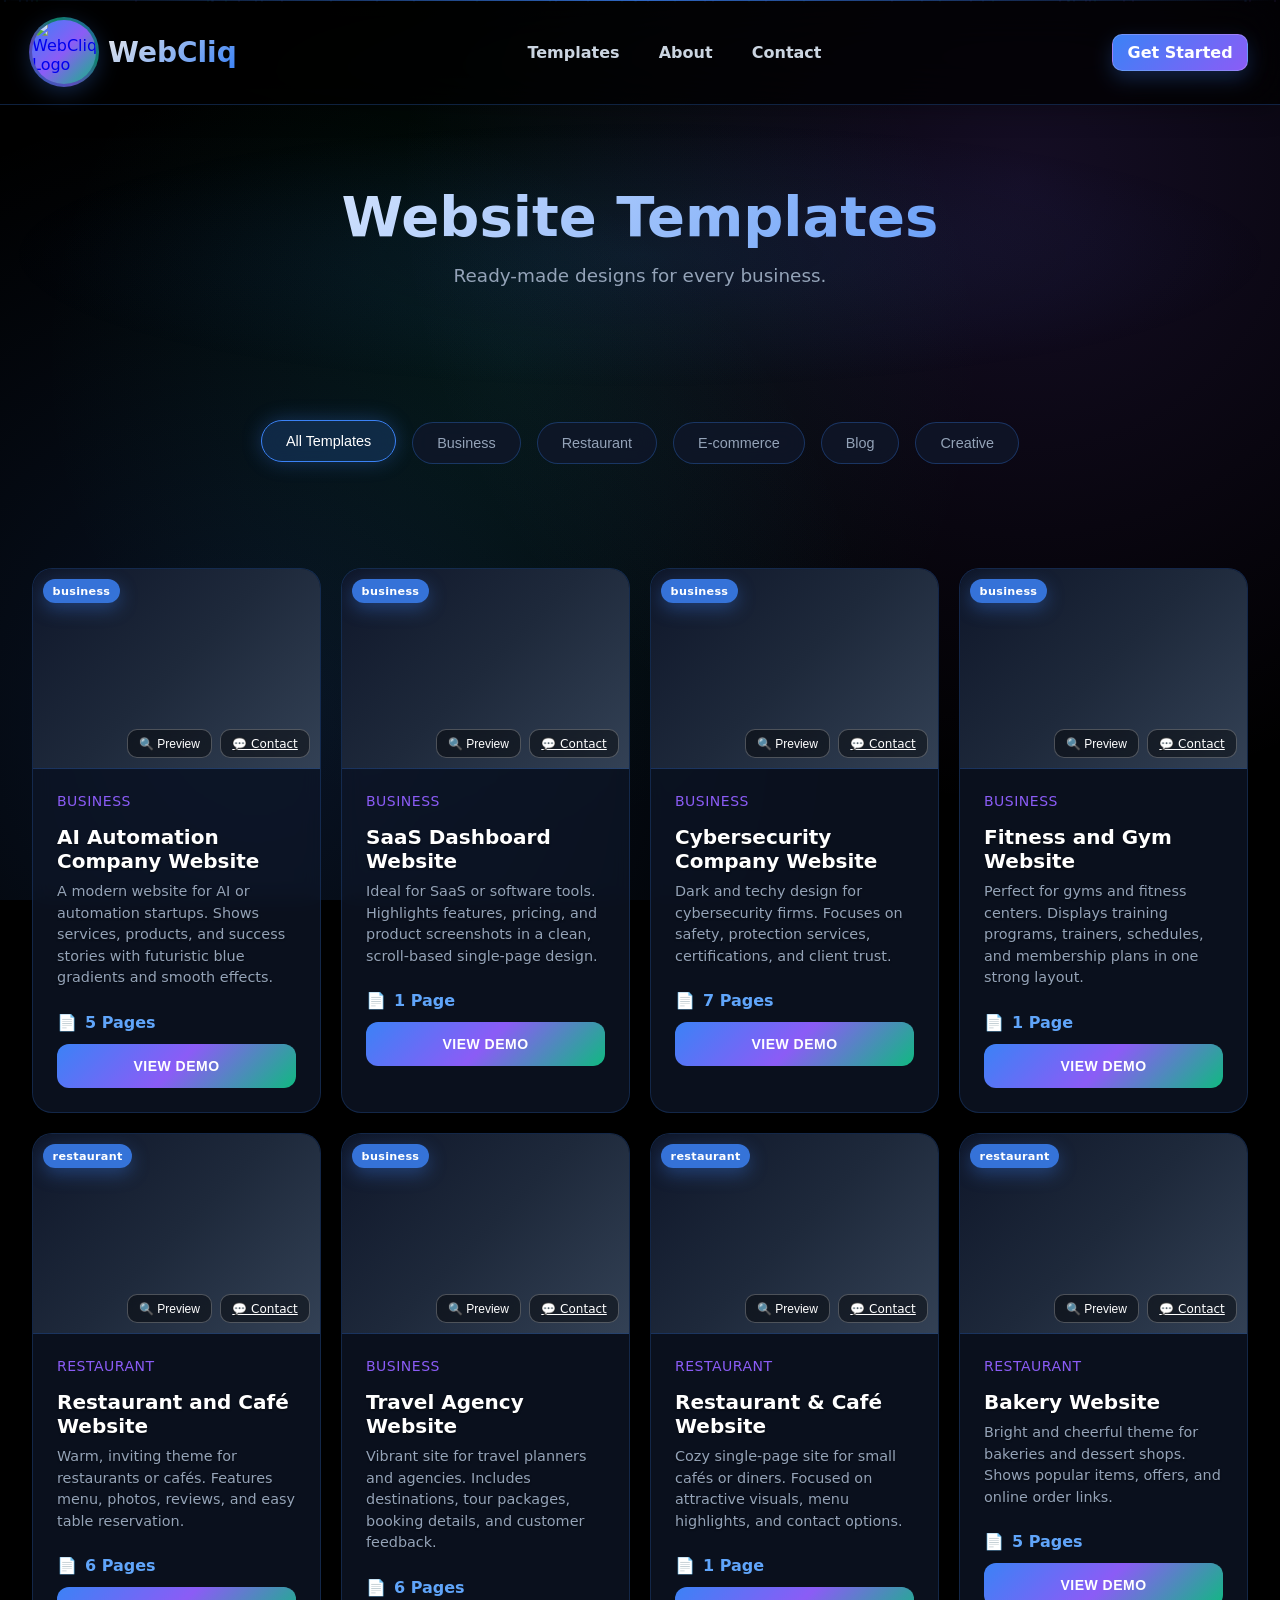
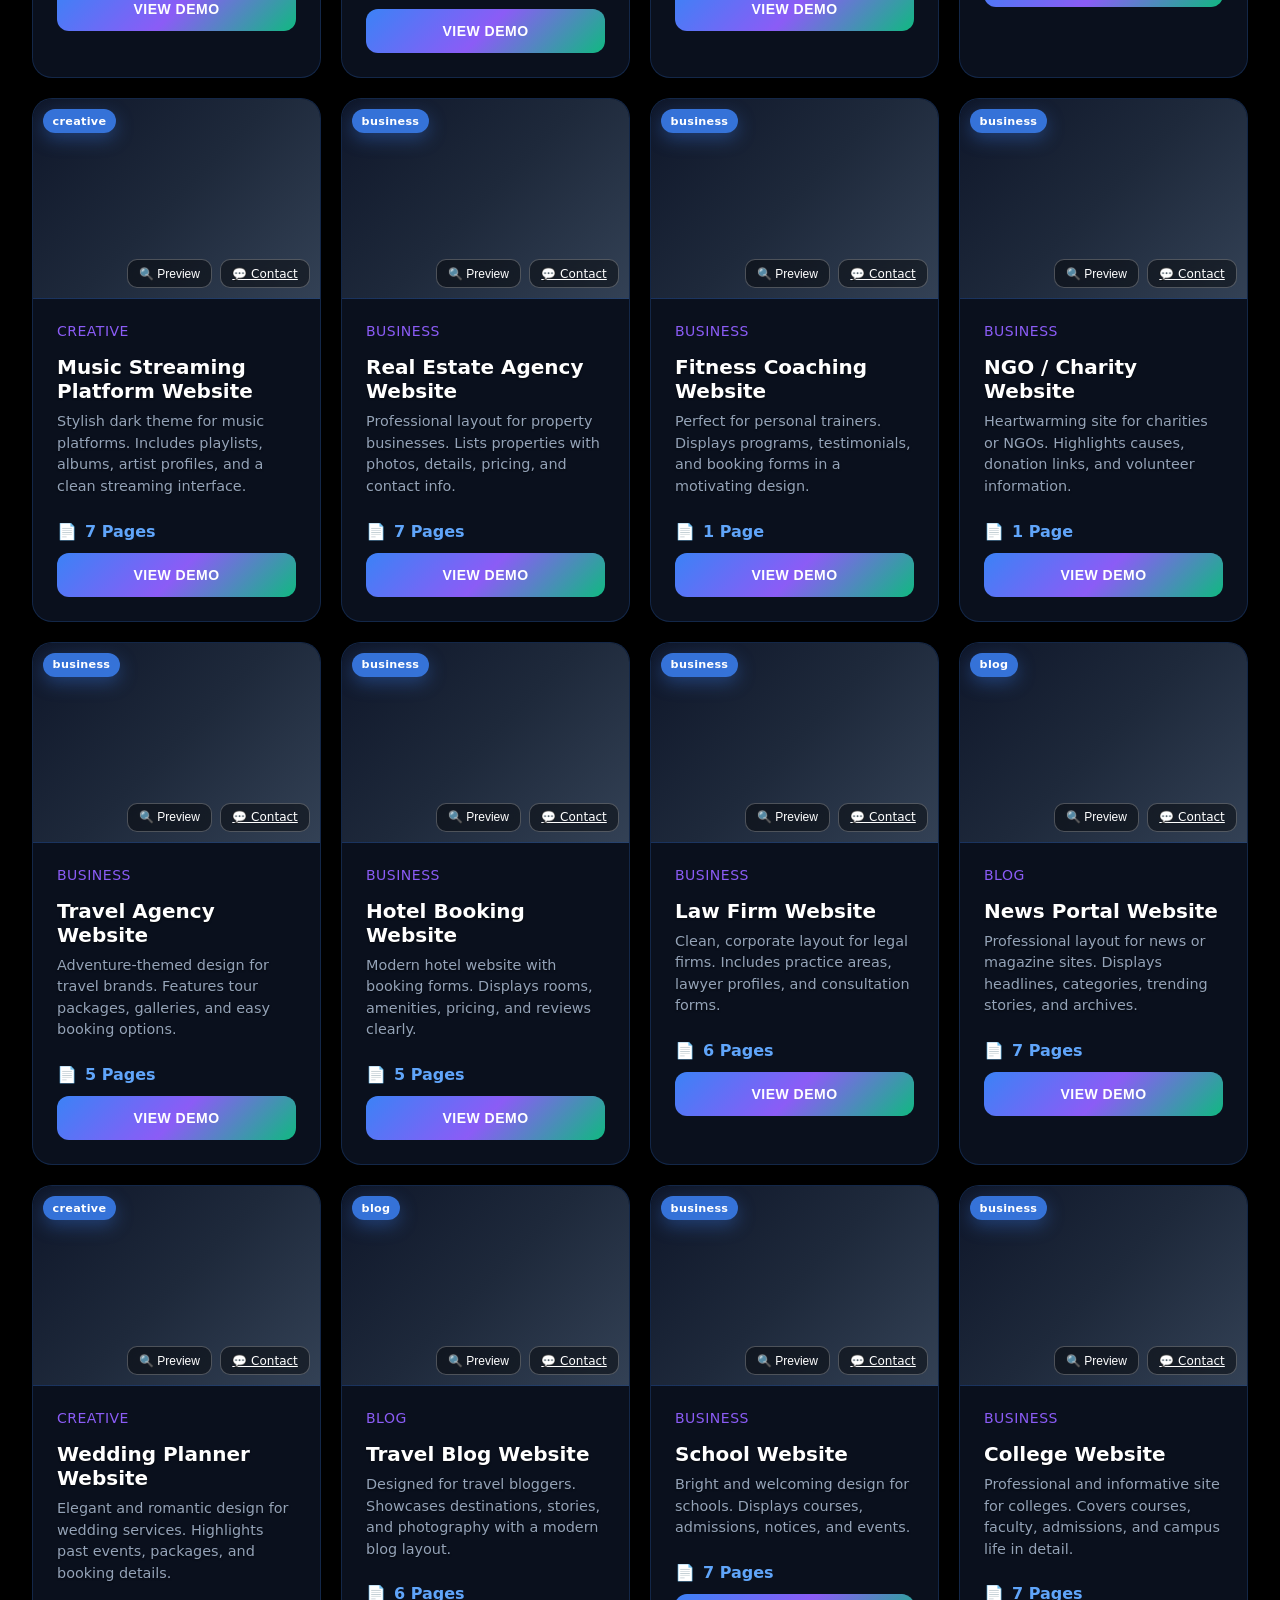
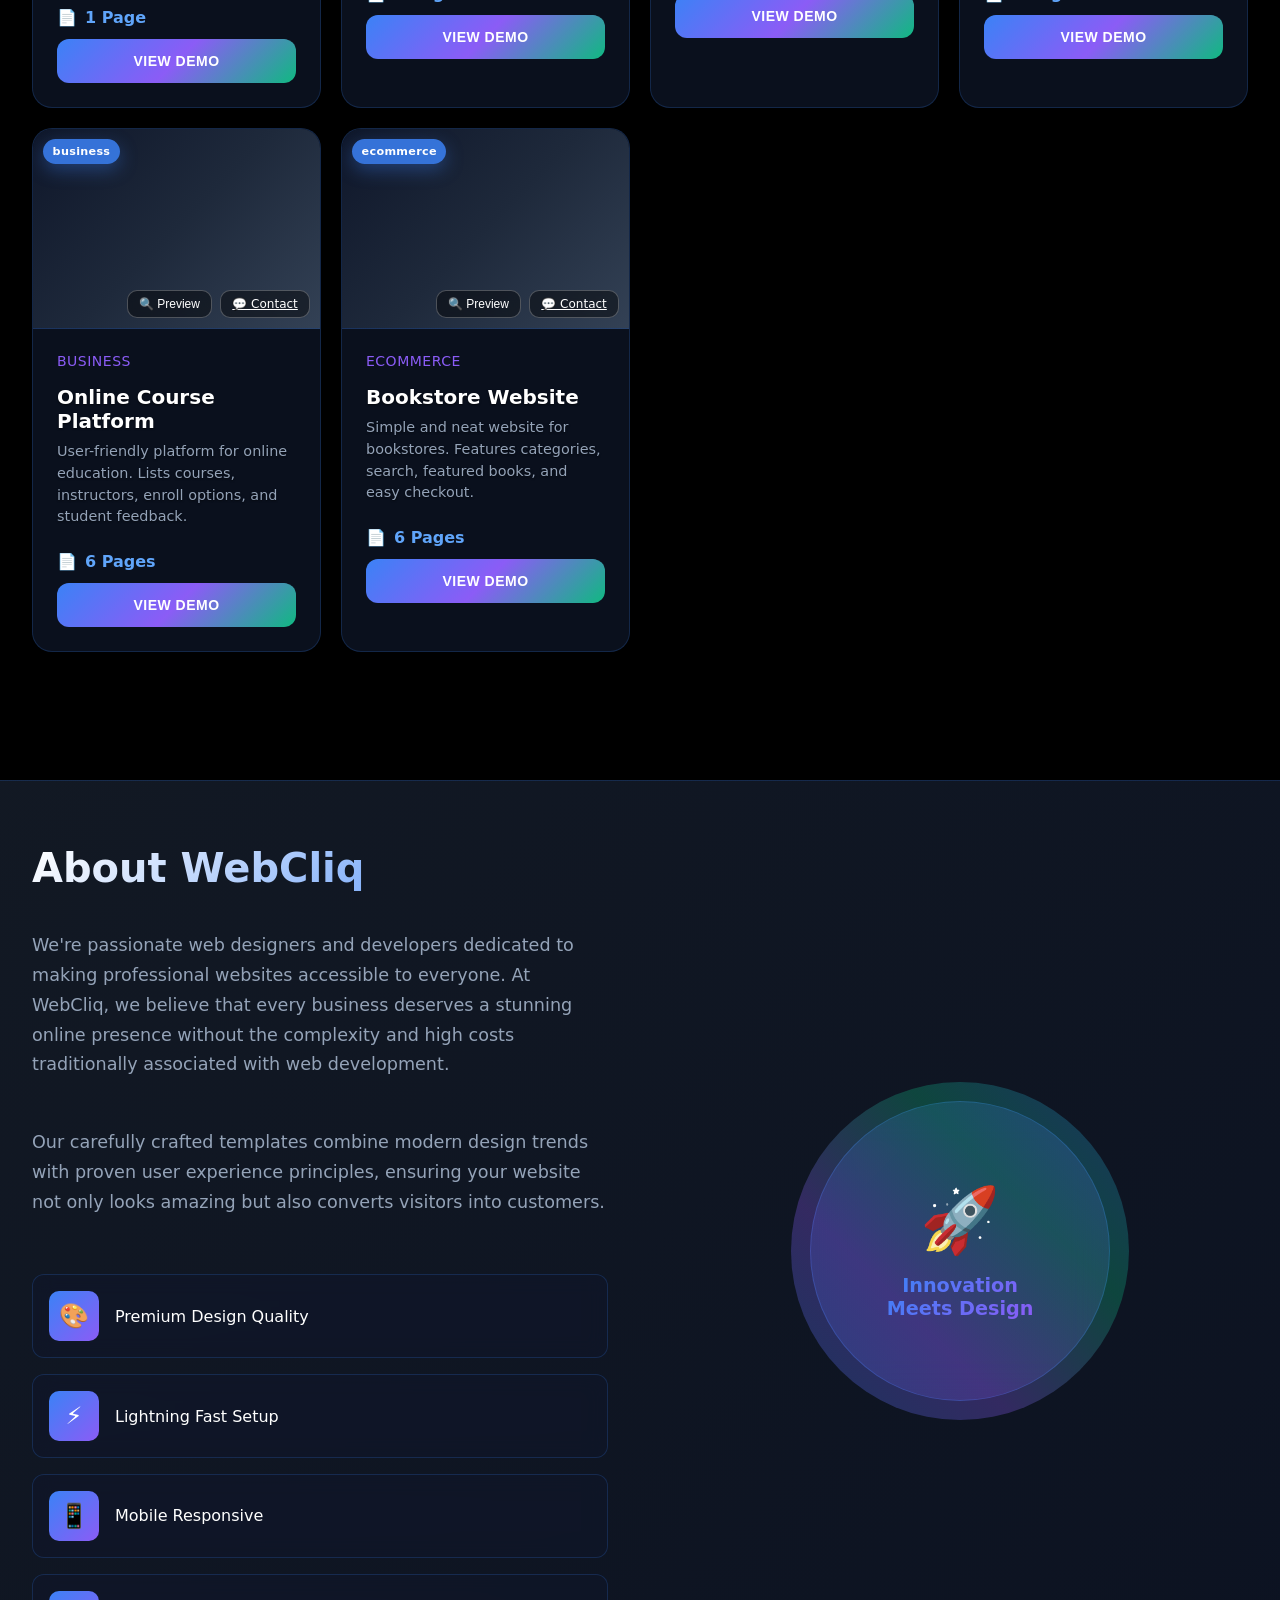
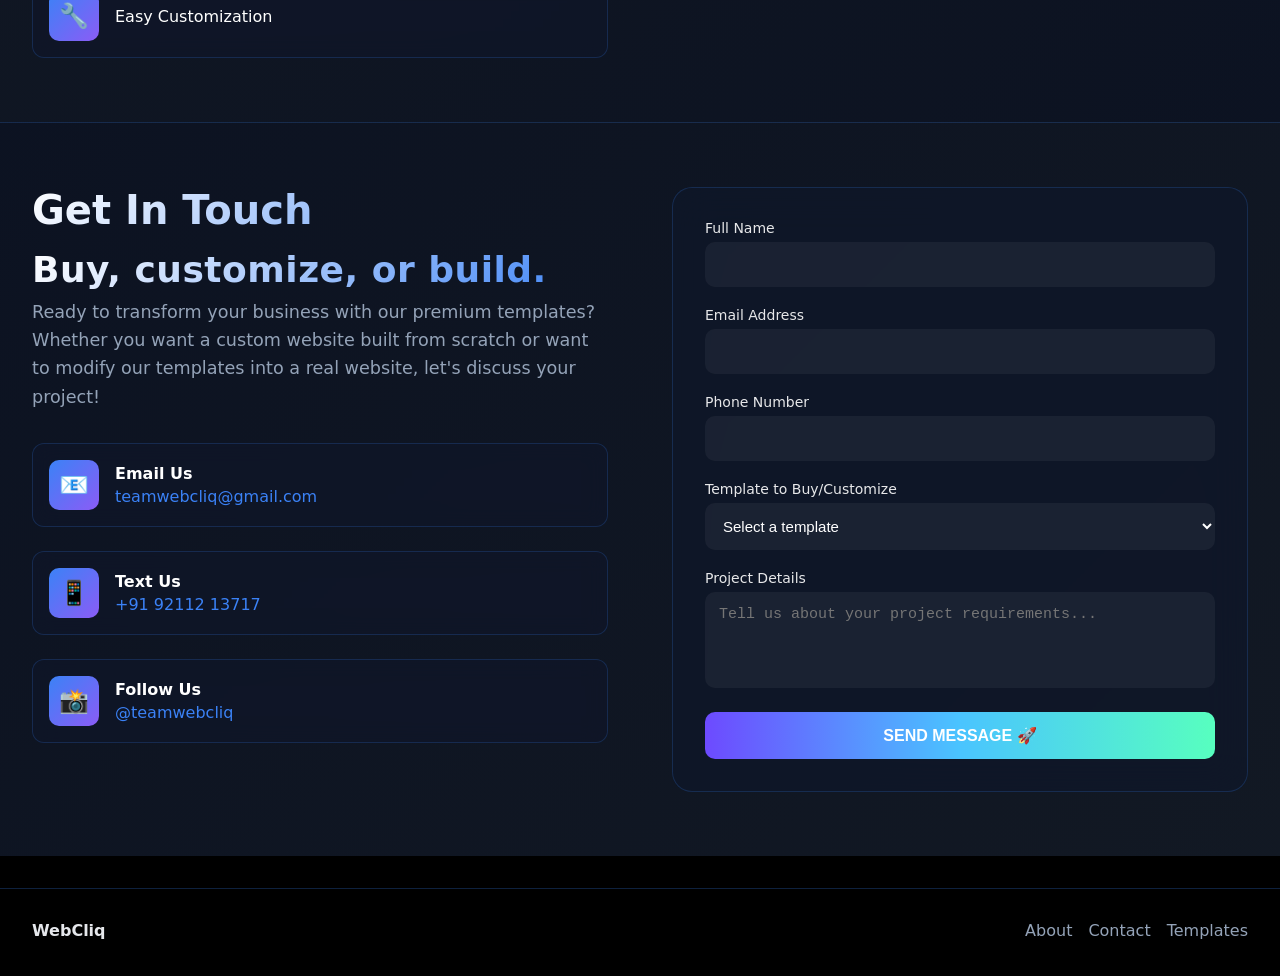
==== Website/index.html @ 105e9d63 "main files" ====
<!doctype html>
<html lang="en">
 <head>
  <meta charset="UTF-8">
  <meta name="viewport" content="width=device-width, initial-scale=1.0">
  <title>WebCliq - Website Templates</title>
  <script src="/_sdk/element_sdk.js"></script>
  <link rel="stylesheet" href="style.css">
  <style>
        .filter-btn:hover,
        .filter-btn.active {
            background: rgba(59, 130, 246, 0.2);
            border-color: #3b82f6;
            color: #ffffff;
            box-shadow: 0 0 20px rgba(59, 130, 246, 0.3);
            transform: translateY(-2px);
        }

        /* Templates Grid */
        .templates-grid {
            display: grid;
            grid-template-columns: repeat(auto-fit, minmax(350px, 1fr));
            gap: 2rem;
            padding: 2rem 0;
        }

        .template-card {
            background: rgba(15, 23, 42, 0.7);
            border: 1px solid rgba(59, 130, 246, 0.2);
            border-radius: 20px;
            overflow: hidden;
            transition: all 0.5s cubic-bezier(0.4, 0, 0.2, 1);
            backdrop-filter: blur(25px);
            position: relative;
            transform-style: preserve-3d;
        }

        .template-card::before {
            content: '';
            position: absolute;
            top: 0;
            left: 0;
            right: 0;
            bottom: 0;
            background: linear-gradient(135deg, rgba(59, 130, 246, 0.15), rgba(139, 92, 246, 0.15));
            opacity: 0;
            transition: all 0.4s ease;
            pointer-events: none;
            border-radius: 20px;
        }

        .template-card::after {
            content: '';
            position: absolute;
            top: -2px;
            left: -2px;
            right: -2px;
            bottom: -2px;
            background: linear-gradient(45deg, #3b82f6, #8b5cf6, #10b981, #3b82f6);
            border-radius: 22px;
            opacity: 0;
            z-index: -1;
            transition: opacity 0.4s ease;
            animation: borderRotate 4s linear infinite;
        }

        @keyframes borderRotate {
            0% { transform: rotate(0deg); }
            100% { transform: rotate(360deg); }
        }

        .template-card:hover {
            transform: translateY(-12px) rotateX(5deg);
            border-color: transparent;
            box-shadow: 
                0 25px 50px rgba(59, 130, 246, 0.25),
                0 0 0 1px rgba(59, 130, 246, 0.1);
        }

        .template-card:hover::before {
            opacity: 1;
        }

        .template-card:hover::after {
            opacity: 1;
        }

        .template-preview {
            height: 200px;
            background: linear-gradient(135deg, #0f172a, #1e293b, #334155);
            position: relative;
            overflow: hidden;
        }

        .template-preview::before {
            content: '';
            position: absolute;
            top: 0;
            left: 0;
            right: 0;
            bottom: 0;
            background: 
                linear-gradient(45deg, transparent 30%, rgba(59, 130, 246, 0.1) 50%, transparent 70%),
                radial-gradient(circle at 30% 30%, rgba(139, 92, 246, 0.2) 0%, transparent 50%);
            animation: shimmer 3s ease-in-out infinite;
        }

        @keyframes shimmer {
            0%, 100% { opacity: 0.5; }
            50% { opacity: 1; }
        }

        .template-preview::after {
            content: '⚡';
            position: absolute;
            top: 50%;
            left: 50%;
            transform: translate(-50%, -50%);
            width: 80px;
            height: 80px;
            background: rgba(15, 23, 42, 0.9);
            border: 2px solid #3b82f6;
            border-radius: 16px;
            display: flex;
            align-items: center;
            justify-content: center;
            font-size: 2rem;
            backdrop-filter: blur(10px);
            box-shadow: 0 8px 32px rgba(59, 130, 246, 0.3);
        }

        .template-info {
            padding: 1.5rem;
        }

        .template-title {
            font-size: 1.25rem;
            font-weight: 600;
            margin-bottom: 0.5rem;
            color: #ffffff;
        }

        .template-category {
            font-size: 0.875rem;
            color: #8b5cf6;
            margin-bottom: 1rem;
            text-transform: uppercase;
            letter-spacing: 0.5px;
        }

        .template-description {
            font-size: 0.9rem;
            color: #94a3b8;
            margin-bottom: 1.5rem;
            line-height: 1.5;
        }

        .view-demo-btn {
            width: 100%;
            padding: 0.875rem;
            background: linear-gradient(135deg, #3b82f6, #8b5cf6, #10b981);
            border: none;
            border-radius: 12px;
            color: #ffffff;
            font-weight: 600;
            cursor: pointer;
            transition: all 0.4s cubic-bezier(0.4, 0, 0.2, 1);
            position: relative;
            overflow: hidden;
            text-transform: uppercase;
            letter-spacing: 0.5px;
            font-size: 0.875rem;
        }

        .view-demo-btn::before {
            content: '';
            position: absolute;
            top: 0;
            left: -100%;
            width: 100%;
            height: 100%;
            background: linear-gradient(90deg, transparent, rgba(255, 255, 255, 0.3), transparent);
            transition: left 0.6s ease;
        }

        .view-demo-btn::after {
            content: '';
            position: absolute;
            top: 50%;
            left: 50%;
            width: 0;
            height: 0;
            background: rgba(255, 255, 255, 0.2);
            border-radius: 50%;
            transform: translate(-50%, -50%);
            transition: width 0.6s ease, height 0.6s ease;
        }

        .view-demo-btn:hover {
            transform: translateY(-3px);
            box-shadow: 
                0 15px 35px rgba(59, 130, 246, 0.4),
                0 5px 15px rgba(139, 92, 246, 0.2);
            background: linear-gradient(135deg, #2563eb, #7c3aed, #059669);
        }

        .view-demo-btn:hover::before {
            left: 100%;
        }

        .view-demo-btn:hover::after {
            width: 300px;
            height: 300px;
        }

        .view-demo-btn:active {
            transform: translateY(-1px);
        }

        /* About Section */
        .about {
            padding: 4rem 0;
            background: linear-gradient(135deg, rgba(30, 41, 59, 0.6), rgba(15, 23, 42, 0.8));
            border-top: 1px solid rgba(59, 130, 246, 0.2);
            margin-top: 4rem;
        }

        .about-content {
            display: grid;
            grid-template-columns: 1fr 1fr;
            gap: 4rem;
            align-items: center;
        }

        .about-text {
            display: flex;
            flex-direction: column;
            gap: 1.5rem;
        }

        .about-title {
            font-size: 2.5rem;
            font-weight: 700;
            background: linear-gradient(135deg, #ffffff, #3b82f6);
            -webkit-background-clip: text;
            -webkit-text-fill-color: transparent;
            background-clip: text;
            margin-bottom: 1rem;
        }

        .about-description {
            font-size: 1.1rem;
            color: #94a3b8;
            line-height: 1.7;
            margin-bottom: 1.5rem;
        }

        .about-features {
            display: flex;
            flex-direction: column;
            gap: 1rem;
        }

        .feature-item {
            display: flex;
            align-items: center;
            gap: 1rem;
            padding: 1rem;
            background: rgba(15, 23, 42, 0.6);
            border: 1px solid rgba(59, 130, 246, 0.2);
            border-radius: 12px;
            backdrop-filter: blur(10px);
            transition: all 0.3s ease;
        }

        .feature-item:hover {
            border-color: #3b82f6;
            box-shadow: 0 8px 25px rgba(59, 130, 246, 0.2);
            transform: translateX(10px);
        }

        .feature-icon {
            font-size: 1.5rem;
            width: 50px;
            height: 50px;
            display: flex;
            align-items: center;
            justify-content: center;
            background: linear-gradient(135deg, #3b82f6, #8b5cf6);
            border-radius: 10px;
            flex-shrink: 0;
        }

        .feature-text {
            color: #ffffff;
            font-weight: 500;
        }

        .about-visual {
            position: relative;
            display: flex;
            align-items: center;
            justify-content: center;
        }

        .about-graphic {
            width: 300px;
            height: 300px;
            background: linear-gradient(135deg, rgba(59, 130, 246, 0.2), rgba(139, 92, 246, 0.2));
            border-radius: 50%;
            display: flex;
            align-items: center;
            justify-content: center;
            position: relative;
            backdrop-filter: blur(20px);
            border: 1px solid rgba(59, 130, 246, 0.3);
            animation: aboutFloat 6s ease-in-out infinite;
        }

        .about-graphic::before {
            content: '';
            position: absolute;
            top: -20px;
            left: -20px;
            right: -20px;
            bottom: -20px;
            background: linear-gradient(45deg, #3b82f6, #8b5cf6, #10b981, #3b82f6);
            border-radius: 50%;
            opacity: 0.3;
            z-index: -1;
            animation: aboutRotate 10s linear infinite;
        }

        .about-graphic-content {
            text-align: center;
            color: #ffffff;
        }

        .about-graphic-icon {
            font-size: 4rem;
            margin-bottom: 1rem;
            display: block;
        }

        .about-graphic-text {
            font-size: 1.2rem;
            font-weight: 600;
            background: linear-gradient(135deg, #3b82f6, #8b5cf6);
            -webkit-background-clip: text;
            -webkit-text-fill-color: transparent;
            background-clip: text;
        }

        @keyframes aboutFloat {
            0%, 100% { transform: translateY(0px); }
            50% { transform: translateY(-20px); }
        }

        @keyframes aboutRotate {
            0% { transform: rotate(0deg); }
            100% { transform: rotate(360deg); }
        }

        /* Contact Section */
        .contact {
            padding: 4rem 0;
            background: linear-gradient(135deg, rgba(15, 23, 42, 0.8), rgba(30, 41, 59, 0.6));
            border-top: 1px solid rgba(59, 130, 246, 0.2);
        }

        .contact-content {
            display: grid;
            grid-template-columns: 1fr 1fr;
            gap: 4rem;
            align-items: start;
        }

        .contact-title {
            font-size: 2.5rem;
            font-weight: 700;
            margin-bottom: 1rem;
            background: linear-gradient(135deg, #ffffff, #3b82f6);
            -webkit-background-clip: text;
            -webkit-text-fill-color: transparent;
            background-clip: text;
        }

        .contact-subtitle {
            font-size: 1.1rem;
            color: #94a3b8;
            margin-bottom: 2rem;
            line-height: 1.6;
        }

        .contact-details {
            display: flex;
            flex-direction: column;
            gap: 1.5rem;
        }

        .contact-item {
            display: flex;
            align-items: center;
            gap: 1rem;
            padding: 1rem;
            background: rgba(15, 23, 42, 0.6);
            border: 1px solid rgba(59, 130, 246, 0.2);
            border-radius: 12px;
            backdrop-filter: blur(10px);
            transition: all 0.3s ease;
        }

        .contact-item:hover {
            border-color: #3b82f6;
            box-shadow: 0 8px 25px rgba(59, 130, 246, 0.2);
            transform: translateY(-2px);
        }

        .contact-icon {
            font-size: 1.5rem;
            width: 50px;
            height: 50px;
            display: flex;
            align-items: center;
            justify-content: center;
            background: linear-gradient(135deg, #3b82f6, #8b5cf6);
            border-radius: 10px;
        }

        .contact-text h4 {
            color: #ffffff;
            margin-bottom: 0.25rem;
            font-weight: 600;
        }

        .contact-link {
            color: #3b82f6;
            text-decoration: none;
            transition: color 0.3s ease;
        }

        .contact-link:hover {
            color: #8b5cf6;
        }

        .contact-form-container {
            background: rgba(15, 23, 42, 0.7);
            border: 1px solid rgba(59, 130, 246, 0.2);
            border-radius: 20px;
            padding: 2rem;
            backdrop-filter: blur(20px);
        }

        .contact-form {
            display: flex;
            flex-direction: column;
            gap: 1.5rem;
        }

        .form-group {
            display: flex;
            flex-direction: column;
            gap: 0.5rem;
        }

        .form-group label {
            color: #ffffff;
            font-weight: 500;
            font-size: 0.9rem;
        }

        .form-group input,
        .form-group select,
        .form-group textarea {
            padding: 0.875rem;
            background: rgba(30, 41, 59, 0.8);
            border: 1px solid rgba(59, 130, 246, 0.3);
            border-radius: 8px;
            color: #ffffff;
            font-size: 0.9rem;
            transition: all 0.3s ease;
            backdrop-filter: blur(10px);
        }

        .form-group input:focus,
        .form-group select:focus,
        .form-group textarea:focus {
            outline: none;
            border-color: #3b82f6;
            box-shadow: 0 0 0 3px rgba(59, 130, 246, 0.1);
            background: rgba(30, 41, 59, 0.9);
        }

        .form-group input::placeholder,
        .form-group textarea::placeholder {
            color: #64748b;
        }

        .form-group select option {
            background: #1e293b;
            color: #ffffff;
        }

        .submit-btn {
            padding: 1rem 2rem;
            background: linear-gradient(135deg, #3b82f6, #8b5cf6, #10b981);
            border: none;
            border-radius: 12px;
            color: #ffffff;
            font-weight: 600;
            cursor: pointer;
            transition: all 0.4s cubic-bezier(0.4, 0, 0.2, 1);
            position: relative;
            overflow: hidden;
            display: flex;
            align-items: center;
            justify-content: center;
            gap: 0.5rem;
            font-size: 1rem;
            text-transform: uppercase;
            letter-spacing: 0.5px;
        }

        .submit-btn::before {
            content: '';
            position: absolute;
            top: 0;
            left: -100%;
            width: 100%;
            height: 100%;
            background: linear-gradient(90deg, transparent, rgba(255, 255, 255, 0.2), transparent);
            transition: left 0.6s ease;
        }

        .submit-btn:hover {
            transform: translateY(-3px);
            box-shadow: 
                0 15px 35px rgba(59, 130, 246, 0.4),
                0 5px 15px rgba(139, 92, 246, 0.2);
            background: linear-gradient(135deg, #2563eb, #7c3aed, #059669);
        }

        .submit-btn:hover::before {
            left: 100%;
        }

        .submit-btn:active {
            transform: translateY(-1px);
        }

        .btn-icon {
            font-size: 1.2rem;
        }

        /* Responsive Design */
        @media (max-width: 768px) {
            .hero-title {
                font-size: 2.5rem;
            }
            
            .container {
                padding: 0 1rem;
            }
            
            .templates-grid {
                grid-template-columns: 1fr;
                gap: 1.5rem;
            }
            
            .filter-buttons {
                gap: 0.5rem;
            }
            
            .filter-btn {
                padding: 0.5rem 1rem;
                font-size: 0.8rem;
            }

            .contact-content {
                grid-template-columns: 1fr;
                gap: 2rem;
            }

            .contact-title {
                font-size: 2rem;
            }

            .contact-form-container {
                padding: 1.5rem;
            }

            .about-content {
                grid-template-columns: 1fr;
                gap: 2rem;
            }

            .about-title {
                font-size: 2rem;
            }

            .about-graphic {
                width: 250px;
                height: 250px;
            }

            .about-graphic-icon {
                font-size: 3rem;
            }
        }

        /* Modal Styles */
        .modal-overlay {
            position: fixed;
            top: 0;
            left: 0;
            width: 100%;
            height: 100%;
            background: rgba(0, 0, 0, 0.9);
            backdrop-filter: blur(20px);
            z-index: 2000;
            display: flex;
            align-items: center;
            justify-content: center;
            opacity: 0;
            visibility: hidden;
            transition: all 0.3s ease;
        }

        .modal-overlay.active {
            opacity: 1;
            visibility: visible;
        }

        .modal-content {
            background: rgba(15, 23, 42, 0.95);
            border: 1px solid rgba(59, 130, 246, 0.3);
            border-radius: 20px;
            padding: 2rem;
            max-width: 90vw;
            max-height: 90vh;
            width: 800px;
            position: relative;
            backdrop-filter: blur(30px);
            box-shadow: 0 25px 50px rgba(59, 130, 246, 0.3);
            transform: scale(0.9);
            transition: transform 0.3s ease;
        }

        .modal-overlay.active .modal-content {
            transform: scale(1);
        }

        .modal-header {
            display: flex;
            justify-content: space-between;
            align-items: center;
            margin-bottom: 1.5rem;
            padding-bottom: 1rem;
            border-bottom: 1px solid rgba(59, 130, 246, 0.2);
        }

        .modal-title {
            font-size: 1.5rem;
            font-weight: 700;
            color: #ffffff;
            background: linear-gradient(135deg, #3b82f6, #8b5cf6);
            -webkit-background-clip: text;
            -webkit-text-fill-color: transparent;
            background-clip: text;
        }

        .modal-close {
            background: rgba(239, 68, 68, 0.2);
            border: 1px solid rgba(239, 68, 68, 0.3);
            border-radius: 50%;
            width: 40px;
            height: 40px;
            display: flex;
            align-items: center;
            justify-content: center;
            color: #ef4444;
            cursor: pointer;
            transition: all 0.3s ease;
            font-size: 1.2rem;
        }

        .modal-close:hover {
            background: rgba(239, 68, 68, 0.3);
            border-color: #ef4444;
            transform: scale(1.1);
        }

        .slider-container {
            position: relative;
            width: 100%;
            height: auto;
            border-radius: 12px;
            overflow: visible;
            background: linear-gradient(135deg, #0f172a, #1e293b);
            border: 1px solid rgba(59, 130, 246, 0.2);
        }

        .slider-track {
            display: flex;
            height: 100%;
            transition: transform 0.5s cubic-bezier(0.4, 0, 0.2, 1);
        }

        .slide {
            min-width: 100%;
            height: 100%;
            display: flex;
            align-items: center;
            justify-content: center;
            position: relative;
            background: linear-gradient(135deg, #0f172a, #1e293b, #334155);
        }

        .slide::before {
            content: '';
            position: absolute;
            top: 0;
            left: 0;
            right: 0;
            bottom: 0;
            background: 
                linear-gradient(45deg, transparent 30%, rgba(59, 130, 246, 0.1) 50%, transparent 70%),
                radial-gradient(circle at 30% 30%, rgba(139, 92, 246, 0.2) 0%, transparent 50%);
            animation: shimmer 3s ease-in-out infinite;
        }

        .slide-content {
            text-align: center;
            color: #ffffff;
            z-index: 1;
            position: relative;
        }

        .slide-number {
            font-size: 3rem;
            font-weight: 800;
            background: linear-gradient(135deg, #3b82f6, #8b5cf6);
            -webkit-background-clip: text;
            -webkit-text-fill-color: transparent;
            background-clip: text;
            margin-bottom: 0.5rem;
        }

        .slide-title {
            font-size: 1.2rem;
            font-weight: 600;
            color: #94a3b8;
            margin-bottom: 0.5rem;
        }

        .slide-description {
            font-size: 0.9rem;
            color: #64748b;
            max-width: 300px;
            margin: 0 auto;
        }

        .slider-nav {
            position: absolute;
            top: 50%;
            transform: translateY(-50%);
            background: rgba(15, 23, 42, 0.8);
            border: 1px solid rgba(59, 130, 246, 0.3);
            border-radius: 50%;
            width: 50px;
            height: 50px;
            display: flex;
            align-items: center;
            justify-content: center;
            color: #3b82f6;
            cursor: pointer;
            transition: all 0.3s ease;
            backdrop-filter: blur(10px);
            font-size: 1.2rem;
        }

        .slider-nav:hover {
            background: rgba(59, 130, 246, 0.2);
            border-color: #3b82f6;
            transform: translateY(-50%) scale(1.1);
        }

        .slider-nav.prev {
            left: 15px;
        }

        .slider-nav.next {
            right: 15px;
        }

        .slider-dots {
            display: flex;
            justify-content: center;
            gap: 0.5rem;
            margin-top: 1.5rem;
        }

        .slider-dot {
            width: 12px;
            height: 12px;
            border-radius: 50%;
            background: rgba(59, 130, 246, 0.3);
            cursor: pointer;
            transition: all 0.3s ease;
        }

        .slider-dot.active {
            background: #3b82f6;
            transform: scale(1.2);
        }

        .template-info-modal {
            margin-top: 1.5rem;
            padding-top: 1.5rem;
            border-top: 1px solid rgba(59, 130, 246, 0.2);
        }

        .template-category-modal {
            font-size: 0.875rem;
            color: #8b5cf6;
            text-transform: uppercase;
            letter-spacing: 0.5px;
            margin-bottom: 0.5rem;
        }

        .template-description-modal {
            color: #94a3b8;
            line-height: 1.6;
            margin-bottom: 1rem;
        }

        .template-pages-info {
            display: flex;
            align-items: center;
            gap: 0.5rem;
            color: #3b82f6;
            font-weight: 600;
            margin-bottom: 1rem;
        }

        /* Loading Animation */
        .fade-in {
            animation: fadeIn 0.6s ease-out forwards;
        }

        @keyframes fadeIn {
            from {
                opacity: 0;
                transform: translateY(20px);
            }
            to {
                opacity: 1;
                transform: translateY(0);
            }
        }

        @keyframes slideIn {
            from {
                opacity: 0;
                transform: translateX(100%);
            }
            to {
                opacity: 1;
                transform: translateX(0);
            }
        }

        @keyframes slideOut {
            from {
                opacity: 1;
                transform: translateX(0);
            }
            to {
                opacity: 0;
                transform: translateX(100%);
            }
        }
    </style>
  <style>@view-transition { navigation: auto; }</style>
  <script src="/_sdk/data_sdk.js" type="text/javascript"></script>
  <script src="https://cdn.tailwindcss.com" type="text/javascript"></script>
 </head>
 <body><!-- Floating Particles -->
  <div class="particles" id="particles"></div>
  <header class="header">
   <div class="container">
    <div class="header-content">
      <a href="#" class="brand-logo" style="display:flex;align-items:center;gap:.75rem;text-decoration:none;">
        <div class="logo-circle">
          <img src="WebCliq Template Pictures/logo.png" alt="WebCliq Logo" class="logo-img">
        </div>
        <span class="brand" id="brand-name">WebCliq</span>
      </a>
      <nav class="header-nav" aria-label="Primary">
        <a href="#hero-title" class="nav-link">Templates</a>
        <a href="#about" class="nav-link">About</a>
        <a href="#contact" class="nav-link">Contact</a>
      </nav>
      <div class="header-cta">
        <a href="#contact" class="cta-btn">Get Started</a>
      </div>
    </div>
   </div>
  </header>
  <main>
   <section class="hero">
    <div class="container">
     <h1 class="hero-title" id="hero-title">Website Templates</h1>
     <p class="hero-tagline" id="hero-tagline">Ready-made designs for every business.</p>
    </div>
   </section>
   <section class="filters">
    <div class="container">
     <div class="filter-buttons"><button class="filter-btn active" data-category="all">All Templates</button> <button class="filter-btn" data-category="business">Business</button> <button class="filter-btn" data-category="restaurant">Restaurant</button> <button class="filter-btn" data-category="ecommerce">E-commerce</button> <button class="filter-btn" data-category="blog">Blog</button> <button class="filter-btn" data-category="creative">Creative</button>
     </div>
    </div>
   </section>
   <section class="templates">
    <div class="container">
     <div class="templates-grid" id="templates-grid"><!-- Templates will be populated by JavaScript -->
     </div>
    </div>
   </section>
   <section class="about" id="about">
    <div class="container">
     <div class="about-content">
      <div class="about-text">
       <h2 class="about-title">About WebCliq</h2>
       <p class="about-description">We're passionate web designers and developers dedicated to making professional websites accessible to everyone. At WebCliq, we believe that every business deserves a stunning online presence without the complexity and high costs traditionally associated with web development.</p>
       <p class="about-description">Our carefully crafted templates combine modern design trends with proven user experience principles, ensuring your website not only looks amazing but also converts visitors into customers.</p>
       <div class="about-features">
        <div class="feature-item">
         <div class="feature-icon">
          🎨
         </div>
         <div class="feature-text">
          Premium Design Quality
         </div>
        </div>
        <div class="feature-item">
         <div class="feature-icon">
          ⚡
         </div>
         <div class="feature-text">
          Lightning Fast Setup
         </div>
        </div>
        <div class="feature-item">
         <div class="feature-icon">
          📱
         </div>
         <div class="feature-text">
          Mobile Responsive
         </div>
        </div>
        <div class="feature-item">
         <div class="feature-icon">
          🔧
         </div>
         <div class="feature-text">
          Easy Customization
         </div>
        </div>
       </div>
      </div>
      <div class="about-visual">
       <div class="about-graphic">
        <div class="about-graphic-content"><span class="about-graphic-icon">🚀</span>
         <div class="about-graphic-text">
          Innovation<br>
          Meets Design
         </div>
        </div>
       </div>
      </div>
     </div>
    </div>
   </section>
   <section class="contact" id="contact">
    <div class="container">
     <div class="contact-content">
      <div class="contact-info">
       <h2 class="contact-title">Get In Touch</h2>
       <div class="cta-shout">Buy, customize, or build.</div>
       <p class="contact-subtitle">Ready to transform your business with our premium templates? Whether you want a custom website built from scratch or want to modify our templates into a real website, let's discuss your project!</p>
       <div class="contact-details">
        <div class="contact-item">
         <div class="contact-icon">
          📧
         </div>
         <div class="contact-text">
          <h4>Email Us</h4><a href="mailto:teamwebcliq@gmail.com" class="contact-link">teamwebcliq@gmail.com</a>
         </div>
        </div>
        <div class="contact-item">
         <div class="contact-icon">
          📱
         </div>
         <div class="contact-text">
          <h4>Text Us</h4><a href="tel:+919211213717" class="contact-link">+91 92112 13717</a>
         </div>
        </div>
        <div class="contact-item">
         <div class="contact-icon">📸</div>
         <div class="contact-text">
           <h4>Follow Us</h4>
           <a href="https://www.instagram.com/teamwebcliq/" target="_blank" rel="noopener" class="contact-link">@teamwebcliq</a>
         </div>
        </div>
       </div>
      </div>
      <div class="contact-form-container">
<form action="https://api.web3forms.com/submit" method="POST">

  <input type="hidden" name="access_key" value="8be83a4f-8078-4479-80d7-4dd9eb79a86b">
  <input type="hidden" name="subject" value="New Website Contact">
  <input type="hidden" name="from_name" value="WebCliq Website">
  <input type="hidden" name="redirect" value="https://web3forms.com/success">

  <label style="font-size:14px;margin-bottom:6px;display:block;opacity:.9;">Full Name</label>
  <input type="text" name="name" required
  style="width:100%;padding:14px;border-radius:10px;margin-bottom:20px;
  border:none;background:rgba(255,255,255,0.05);color:#fff;font-size:15px;outline:none;">

  <label style="font-size:14px;margin-bottom:6px;display:block;opacity:.9;">Email Address</label>
  <input type="email" name="email" required
  style="width:100%;padding:14px;border-radius:10px;margin-bottom:20px;
  border:none;background:rgba(255,255,255,0.05);color:#fff;font-size:15px;outline:none;">

  <label style="font-size:14px;margin-bottom:6px;display:block;opacity:.9;">Phone Number</label>
  <input type="tel" name="phone"
  style="width:100%;padding:14px;border-radius:10px;margin-bottom:20px;
  border:none;background:rgba(255,255,255,0.05);color:#fff;font-size:15px;outline:none;">

  <label style="font-size:14px;margin-bottom:6px;display:block;opacity:.9;">Template to Buy/Customize</label>
  <select name="template" required
  style="width:100%;padding:14px;border-radius:10px;margin-bottom:20px;
  border:none;background:rgba(255,255,255,0.05);color:#fff;font-size:15px;outline:none;">

    <option value="">Select a template</option>

    <option style="background:#0d1b2a;color:#4ac4ff;">AI Automation Company Website (5 Pages)</option>
    <option style="background:#0d1b2a;color:#4ac4ff;">SaaS Dashboard Website (1 Page)</option>
    <option style="background:#0d1b2a;color:#4ac4ff;">Cybersecurity Company Website (7 Pages)</option>

    <option style="background:#0d1b2a;color:#4ac4ff;">Fitness & Gym Website (1 Page)</option>
    <option style="background:#0d1b2a;color:#4ac4ff;">Fitness Coaching Website (1 Page)</option>

    <option style="background:#0d1b2a;color:#4ac4ff;">Restaurant & Café Website (6 Pages)</option>
    <option style="background:#0d1b2a;color:#4ac4ff;">Restaurant & Café Website (1 Page)</option>

    <option style="background:#0d1b2a;color:#4ac4ff;">Travel Agency Website (6 Pages)</option>
    <option style="background:#0d1b2a;color:#4ac4ff;">Travel Agency Website (5 Pages)</option>

    <option style="background:#0d1b2a;color:#4ac4ff;">Bakery Website (5 Pages)</option>
    <option style="background:#0d1b2a;color:#4ac4ff;">Music Streaming Platform Website (7 Pages)</option>
    <option style="background:#0d1b2a;color:#4ac4ff;">Real Estate Agency Website (7 Pages)</option>
    <option style="background:#0d1b2a;color:#4ac4ff;">NGO / Charity Website (1 Page)</option>
    <option style="background:#0d1b2a;color:#4ac4ff;">Hotel Booking Website (5 Pages)</option>
    <option style="background:#0d1b2a;color:#4ac4ff;">Law Firm Website (6 Pages)</option>
    <option style="background:#0d1b2a;color:#4ac4ff;">News Portal Website (7 Pages)</option>
    <option style="background:#0d1b2a;color:#4ac4ff;">Wedding Planner Website (1 Page)</option>
    <option style="background:#0d1b2a;color:#4ac4ff;">Travel Blog Website (6 Pages)</option>
    <option style="background:#0d1b2a;color:#4ac4ff;">School Website (7 Pages)</option>
    <option style="background:#0d1b2a;color:#4ac4ff;">College Website (7 Pages)</option>
    <option style="background:#0d1b2a;color:#4ac4ff;">Online Course Platform (6 Pages)</option>
    <option style="background:#0d1b2a;color:#4ac4ff;">Bookstore Website (6 Pages)</option>

  </select>

  <label style="font-size:14px;margin-bottom:6px;display:block;opacity:.9;">Project Details</label>
  <textarea name="message" rows="4" placeholder="Tell us about your project requirements..."
  style="width:100%;padding:14px;border-radius:10px;margin-bottom:20px;
  border:none;background:rgba(255,255,255,0.05);color:#fff;font-size:15px;outline:none;resize:none;"></textarea>

  <button type="submit"
  style="width:100%;padding:14px;font-size:16px;border:none;border-radius:10px;
  background:linear-gradient(90deg,#6d4aff,#4ac4ff,#57ffbf);color:#fff;
  font-weight:600;cursor:pointer;transition:.3s;">
    SEND MESSAGE 🚀
  </button>

</form>

      </div>
     </div>
    </div>
   </section>
  </main><!-- Preview Modal -->
  <footer>
   <div class="footer-content">
    <div class="footer-brand">WebCliq</div>
    <div class="footer-links"><a href="#about">About</a> <a href="#contact">Contact</a> <a href="#">Templates</a></div>
   </div>
  </footer>
  <div class="modal-overlay" id="previewModal">
   <div class="modal-content">
    <div class="modal-header">
     <h3 class="modal-title" id="modalTitle">Template Preview</h3>
     <div class="modal-close" onclick="closeModal()">×</div>
    </div>
    <div class="modal-body">
     <div class="modal-left">
      <div class="slider-container">
       <div class="slider-track" id="sliderTrack"></div>
       <div class="slider-nav prev" onclick="prevSlide()">‹</div>
       <div class="slider-nav next" onclick="nextSlide()">›</div>
      </div>
     <div class="slider-dots" id="sliderDots"></div>
     </div>
      <div class="modal-right">
      <div class="template-info-modal" id="templateInfoModal">
       <div class="template-category-modal" id="modalCategory"></div>
       <div class="template-pages-info" id="modalPages"><span>📄</span> <span id="pagesCount"></span></div>
       <div class="template-description-modal" id="modalDescription"></div>
      </div>
      </div>
     </div>
    </div>
   </div>
  </div>
  <script src="script.js" defer></script>
 <script>(function(){function c(){var b=a.contentDocument||a.contentWindow.document;if(b){var d=b.createElement('script');d.innerHTML="window.__CF$cv$params={r:'99dfd4e052aea79e',t:'MTc2MzA1MzI5MS4wMDAwMDA='};var a=document.createElement('script');a.nonce='';a.src='/cdn-cgi/challenge-platform/scripts/jsd/main.js';document.getElementsByTagName('head')[0].appendChild(a);";b.getElementsByTagName('head')[0].appendChild(d)}}if(document.body){var a=document.createElement('iframe');a.height=1;a.width=1;a.style.position='absolute';a.style.top=0;a.style.left=0;a.style.border='none';a.style.visibility='hidden';document.body.appendChild(a);if('loading'!==document.readyState)c();else if(window.addEventListener)document.addEventListener('DOMContentLoaded',c);else{var e=document.onreadystatechange||function(){};document.onreadystatechange=function(b){e(b);'loading'!==document.readyState&&(document.onreadystatechange=e,c())}}}})();</script></body>
</html>
---- Website/style.css ----
/* Global reset and base */
* { margin: 0; padding: 0; box-sizing: border-box; }
body { font-family: 'Inter', -webkit-system-font, system-ui, sans-serif; background: #000; color: #fff; overflow-x: hidden; min-height: 100%; position: relative; }

/* Animated Background */
body::before { content: ''; position: fixed; top: 0; left: 0; width: 100%; height: 100%; background: radial-gradient(circle at 20% 80%, rgba(59,130,246,.15) 0%, transparent 50%), radial-gradient(circle at 80% 20%, rgba(139,92,246,.15) 0%, transparent 50%), radial-gradient(circle at 40% 40%, rgba(16,185,129,.1) 0%, transparent 50%); animation: backgroundShift 20s ease-in-out infinite; pointer-events: none; z-index: -1; }
@keyframes backgroundShift { 0%,100%{transform:scale(1) rotate(0deg)} 50%{transform:scale(1.1) rotate(180deg)} }

/* Floating particles */
.particles { position: fixed; top: 0; left: 0; width: 100%; height: 100%; pointer-events: none; z-index: 1; }
.particle { position: absolute; width: 2px; height: 2px; background: rgba(59,130,246,.6); border-radius: 50%; animation: float 15s infinite linear; }
@keyframes float { 0%{transform:translateY(100vh) rotate(0deg);opacity:0} 10%{opacity:1} 90%{opacity:1} 100%{transform:translateY(-100vh) rotate(360deg);opacity:0} }

.container { max-width: 1400px; margin: 0 auto; padding: 0 2rem; }

/* Header (tidied) */
.header { padding: 1.25rem 0; background: rgba(0,0,0,.75); backdrop-filter: blur(24px); border-bottom: 1px solid rgba(59,130,246,.25); position: fixed; top: 0; left: 0; right: 0; z-index: 100; box-shadow: 0 6px 24px rgba(0,0,0,.25); }
.header::before { content: ''; position: absolute; top: 0; left: 0; right: 0; height: 1px; background: linear-gradient(90deg, transparent, rgba(59,130,246,.8), transparent); }
.header-content { display: flex; align-items: center; justify-content: space-between; gap: 1rem; }
.header-nav { display: flex; align-items: center; gap: 1.25rem; }
.header-nav .nav-link { color: #cbd5e1; text-decoration: none; font-weight: 600; padding: .4rem .6rem; border-radius: 8px; transition: background .2s ease, color .2s ease; }
.header-nav .nav-link:hover { background: rgba(59,130,246,.2); color: #fff; }
.header-cta .cta-btn { display: inline-block; padding: .5rem .9rem; border-radius: 10px; background: linear-gradient(135deg, #3b82f6, #8b5cf6); color: #fff; font-weight: 700; text-decoration: none; border: 1px solid rgba(255,255,255,.2); box-shadow: 0 8px 20px rgba(59,130,246,.25); }
.logo-container { position: relative; display: flex; align-items: center; justify-content: center; }
.logo-circle { width: 64px; height: 64px; border-radius: 50%; background: linear-gradient(135deg, #3b82f6, #8b5cf6, #10b981); display: flex; align-items: center; justify-content: center; position: relative; box-shadow: 0 6px 24px rgba(59,130,246,.35); animation: logoGlow 4s ease-in-out infinite alternate; }
.logo-circle::before { content: ''; position: absolute; top: -3px; left: -3px; right: -3px; bottom: -3px; background: linear-gradient(45deg, #3b82f6, #8b5cf6, #10b981, #3b82f6); border-radius: 50%; z-index: -1; animation: logoRotate 10s linear infinite; opacity: .7; }
.logo-img { width: 100%; height: 100%; object-fit: contain; border-radius: 50%; }
@keyframes logoGlow { from{box-shadow:0 6px 24px rgba(59,130,246,.35)} to{box-shadow:0 10px 28px rgba(139,92,246,.5)} }
@keyframes logoRotate { 0%{transform:rotate(0deg)} 100%{transform:rotate(360deg)} }
.brand { font-size: 1.75rem; font-weight: 700; background: linear-gradient(135deg, #e5e7eb, #3b82f6); -webkit-background-clip: text; -webkit-text-fill-color: transparent; background-clip: text; text-align: center; display: inline-block; margin: 0; }
.brand-tagline { font-size: .9rem; color: #94a3b8; text-align: center; font-weight: 400; letter-spacing: .5px; margin-top: .35rem; }

/* Hero */
.hero { padding: 4rem 0; text-align: center; background: radial-gradient(ellipse at center, rgba(59,130,246,.1) 0%, transparent 70%); }
.hero-title { font-size: 3.5rem; font-weight: 800; margin-bottom: 1rem; background: linear-gradient(135deg, #fff, #3b82f6); -webkit-background-clip: text; -webkit-text-fill-color: transparent; background-clip: text; animation: glow 2s ease-in-out infinite alternate; }
.hero-tagline { font-size: 1.15rem; color: #94a3b8; margin-bottom: 2.5rem; max-width: 600px; margin-left: auto; margin-right: auto; }
@keyframes glow { from{ text-shadow:0 0 20px rgba(59,130,246,.5) } to{ text-shadow:0 0 30px rgba(59,130,246,.8) } }

/* Prevent header overlap */
main { padding-top: 120px; }

/* Filters */
.filters { padding: 2rem 0; text-align: center; margin-bottom: 2.5rem; }
.filter-buttons { display: flex; flex-wrap: wrap; justify-content: center; gap: 1rem; }
.filter-btn { padding: .75rem 1.5rem; background: rgba(15,23,42,.8); border: 1px solid rgba(59,130,246,.3); border-radius: 50px; color: #94a3b8; cursor: pointer; transition: all .3s ease; font-size: .9rem; font-weight: 500; backdrop-filter: blur(10px); }
.filter-btn:hover { color: #fff; border-color: rgba(59,130,246,.5); transform: translateY(-1px); }
.filter-btn.active { background: linear-gradient(135deg, rgba(59,130,246,.25), rgba(139,92,246,.25)); color: #fff; border-color: rgba(59,130,246,.6); box-shadow: 0 6px 20px rgba(59,130,246,.2); }

/* Templates */
.templates { padding: 1rem 0 3rem; }
.templates-grid { display: grid; grid-template-columns: repeat(auto-fit, minmax(280px, 1fr)); gap: 1.5rem; }
.template-card { position: relative; background: linear-gradient(180deg, rgba(17,24,39,.85), rgba(17,24,39,.6)); border: 1px solid rgba(59,130,246,.25); border-radius: 18px; overflow: hidden; backdrop-filter: blur(10px); transition: transform .25s ease, box-shadow .25s ease, border-color .25s ease, filter .25s ease; }
.template-card::before { content: ""; position: absolute; inset: -1px; border-radius: 20px; padding: 1px; background: linear-gradient(135deg, rgba(59,130,246,.35), rgba(139,92,246,.35)); -webkit-mask: linear-gradient(#000 0 0) content-box, linear-gradient(#000 0 0); -webkit-mask-composite: xor; mask-composite: exclude; pointer-events: none; }
.template-card:hover { transform: translateY(-4px) scale(1.01); box-shadow: 0 16px 40px rgba(0,0,0,.5); border-color: rgba(59,130,246,.6); filter: brightness(1.03); }
.template-preview { height: 160px; background: radial-gradient(1200px circle at 10% 10%, rgba(59,130,246,.20), transparent 40%); border-bottom: 1px solid rgba(59,130,246,.25); position: relative; }
.template-preview img { width: 100%; height: 100%; object-fit: cover; display: block; opacity: .98; transform: scale(1.02); transition: transform .35s ease, opacity .35s ease; }
.template-card:hover .template-preview img { transform: scale(1.05); opacity: 1; }
.template-badge { position: absolute; top: 10px; left: 10px; padding: .35rem .6rem; border-radius: 999px; font-size: .7rem; font-weight: 700; letter-spacing: .3px; background: rgba(59,130,246,.85); color: #fff; box-shadow: 0 6px 18px rgba(59,130,246,.35); }
.template-actions { position: absolute; bottom: 10px; right: 10px; display: flex; gap: .5rem; }
.template-action { padding: .4rem .7rem; font-size: .75rem; border-radius: 10px; background: rgba(0,0,0,.45); border: 1px solid rgba(255,255,255,.25); color: #fff; backdrop-filter: blur(6px); cursor: pointer; transition: transform .2s ease, background .2s ease; }
.template-action:hover { transform: translateY(-1px); background: rgba(0,0,0,.6); }
.template-info { padding: 1rem; position: relative; }
.template-title { font-size: 1.15rem; font-weight: 800; margin-bottom: .35rem; text-shadow: 0 1px 2px rgba(0,0,0,.6); }
.template-description { color: #94a3b8; line-height: 1.55; text-shadow: 0 1px 2px rgba(0,0,0,.55); }
.template-meta { display: flex; align-items: center; gap: .5rem; margin-top: .5rem; color: #60a5fa; font-weight: 600; }
.template-category { font-size: .8rem; color: #8b5cf6; text-transform: uppercase; letter-spacing: .5px; margin-bottom: .35rem; }
.template-title { font-size: 1.1rem; font-weight: 700; margin-bottom: .35rem; text-shadow: 0 1px 2px rgba(0,0,0,.6); }
.template-description { color: #94a3b8; line-height: 1.55; text-shadow: 0 1px 2px rgba(0,0,0,.55); }
.template-card:hover .template-info { border: 1px solid rgba(255,255,255,.35); border-radius: 12px; background: rgba(0,0,0,.45); }
.view-demo-btn { margin-top: .75rem; padding: .6rem 1rem; background: linear-gradient(135deg, #3b82f6, #8b5cf6); border: none; border-radius: 10px; color: #fff; cursor: pointer; font-weight: 600; transition: transform .2s ease, box-shadow .2s ease; }
.view-demo-btn:hover { transform: translateY(-1px); box-shadow: 0 10px 22px rgba(59,130,246,.25); }

/* About */
.about { padding: 3rem 0; }
.about-content { display: grid; grid-template-columns: 1.2fr .8fr; gap: 2rem; align-items: center; }
.about-title { font-size: 2rem; font-weight: 800; margin-bottom: .75rem; }
.about-description { color: #94a3b8; line-height: 1.7; margin-bottom: .75rem; }
.about-features { display: grid; grid-template-columns: repeat(2, 1fr); gap: .75rem; margin-top: .5rem; }
.feature-item { display: flex; align-items: center; gap: .6rem; padding: .75rem 1rem; background: rgba(17,24,39,.6); border: 1px solid rgba(59,130,246,.2); border-radius: 12px; }
.feature-icon { font-size: 1.2rem; }
.feature-text { color: #cbd5e1; font-weight: 600; }
.about-visual { display: flex; align-items: center; justify-content: center; }
.about-graphic { width: 100%; max-width: 380px; height: 240px; border-radius: 16px; background: linear-gradient(135deg, rgba(59,130,246,.2), rgba(139,92,246,.2)); border: 1px solid rgba(59,130,246,.25); display: flex; align-items: center; justify-content: center; }
.about-graphic-content { text-align: center; }
.about-graphic-icon { font-size: 2rem; }
.about-graphic-text { margin-top: .5rem; font-weight: 700; color: #e5e7eb; }

/* Contact */
.contact { padding: 3rem 0; }
.contact-content { display: grid; grid-template-columns: 1fr 1fr; gap: 2rem; align-items: start; }
.contact-title { font-size: 2rem; font-weight: 800; }
.cta-shout { font-size: 2.25rem; font-weight: 900; margin-top: .75rem; background: linear-gradient(135deg, #fff, #3b82f6); -webkit-background-clip: text; -webkit-text-fill-color: transparent; background-clip: text; letter-spacing: .5px; }
.contact-subtitle { color: #94a3b8; line-height: 1.7; margin-top: .5rem; }
.contact-details { margin-top: 1rem; display: grid; gap: .75rem; }
.contact-item { display: flex; align-items: center; gap: .75rem; }
.contact-link { color: #3b82f6; text-decoration: none; }
.contact-form-container { background: rgba(17,24,39,.6); border: 1px solid rgba(59,130,246,.25); border-radius: 16px; padding: 1rem; }
.contact-form .form-group { margin-bottom: .9rem; }
.contact-form label { display: block; font-weight: 600; margin-bottom: .35rem; }
.contact-form input, .contact-form select, .contact-form textarea { width: 100%; padding: .7rem .8rem; border-radius: 10px; border: 1px solid rgba(59,130,246,.35); background: rgba(15,23,42,.85); color: #e5e7eb; outline: none; }
.contact-form textarea { resize: vertical; }
.submit-btn { margin-top: .5rem; padding: .7rem 1.2rem; background: linear-gradient(135deg, #10b981, #3b82f6); border: none; border-radius: 10px; color: #fff; font-weight: 700; cursor: pointer; }

/* Modal */
.modal-overlay { position: fixed; inset: 0; background: rgba(0,0,0,.6); backdrop-filter: blur(6px); display: none; align-items: center; justify-content: center; z-index: 200; }
.modal-overlay.active { display: flex; }
.modal-content { width: 90%; max-width: 980px; max-height: 90vh; background: rgba(17,24,39,.85); border: 1px solid rgba(59,130,246,.35); border-radius: 16px; overflow: hidden; }
.modal-body { display: flex; gap: 1rem; padding: 1rem 1.25rem; max-height: calc(90vh - 60px); overflow: hidden; }
.modal-left { flex: 2; display: flex; flex-direction: column; max-height: calc(90vh - 60px); overflow-y: auto; }
.modal-right { flex: 1; max-height: 70vh; overflow: auto; }
.image-controls {}
.fit-buttons {}
.fit-btn {}
.zoom-control { display: flex; align-items: center; gap: .5rem; }
#zoomRange {}
#zoomValue { display: inline-block; min-width: 3ch; text-align: center; }
.modal-header { display: flex; align-items: center; justify-content: space-between; padding: 1rem 1.25rem; border-bottom: 1px solid rgba(59,130,246,.25); }
.modal-title { font-weight: 800; }
.modal-close { cursor: pointer; font-size: 1.25rem; }
.slider-container { position: relative; overflow: visible; height: auto; }
.slider-track { display: flex; width: 100%; transition: transform .3s ease; }
.slide { min-width: 100%; height: auto; padding: 0; display: flex; align-items: center; justify-content: center; background: radial-gradient(circle at 30% 30%, rgba(59,130,246,.1), transparent 60%); }
.slide img { width: 100%; height: auto; display: block; }
.slide-content { background: rgba(0,0,0,.35); border: 1px solid rgba(59,130,246,.25); border-radius: 12px; padding: 1rem; }
.slider-nav { position: absolute; top: 50%; transform: translateY(-50%); background: rgba(0,0,0,.4); border: 1px solid rgba(59,130,246,.35); border-radius: 999px; width: 36px; height: 36px; display: grid; place-items: center; cursor: pointer; }
.slider-nav.prev { left: .75rem; }
.slider-nav.next { right: .75rem; }
.slider-dots { display: flex; gap: .5rem; padding: .75rem; justify-content: center; }
.slider-dot { width: 10px; height: 10px; border-radius: 999px; background: rgba(59,130,246,.3); cursor: pointer; transition: all .3s ease; }
.slider-dot.active { background: #3b82f6; transform: scale(1.2); }
.template-info-modal { margin-top: 1.5rem; padding-top: 1.5rem; border-top: 1px solid rgba(59,130,246,.2); }
.template-category-modal { font-size: .875rem; color: #8b5cf6; text-transform: uppercase; letter-spacing: .5px; margin-bottom: .5rem; }
.template-description-modal { color: #94a3b8; line-height: 1.6; margin-bottom: 1rem; }
.template-pages-info { display: flex; align-items: center; gap: .5rem; color: #3b82f6; font-weight: 600; margin-bottom: 1rem; }

/* Animations */
.fade-in { animation: fadeIn .6s ease-out forwards; }
@keyframes fadeIn { from{opacity:0;transform:translateY(20px)} to{opacity:1;transform:translateY(0)} }
@keyframes slideIn { from{opacity:0;transform:translateX(100%)} to{opacity:1;transform:translateX(0)} }
@keyframes slideOut { from{opacity:1;transform:translateX(0)} to{opacity:0;transform:translateX(100%)} }

/* Footer */
footer { margin-top: 2rem; padding: 2rem 0; border-top: 1px solid rgba(59,130,246,.25); background: rgba(0,0,0,.65); }
.footer-content { max-width: 1400px; margin: 0 auto; padding: 0 2rem; display: flex; align-items: center; justify-content: space-between; gap: 1rem; }
.footer-brand { font-weight: 800; color: #e5e7eb; }
.footer-links { display: flex; gap: 1rem; }
.footer-links a { color: #94a3b8; text-decoration: none; }

/* View transitions */
@view-transition { navigation: auto; }

/* Responsive */
@media (max-width: 900px) { .about-content { grid-template-columns: 1fr; } .contact-content { grid-template-columns: 1fr; } .hero-title { font-size: 2.75rem; } }
@media (max-width: 900px) { .modal-body { flex-direction: column; } .modal-right { max-height: none; } }
@media (max-width: 600px) { .modal-content { width: 100%; border-radius: 0; } .modal-header { padding: .75rem 1rem; } .modal-body { padding: .75rem 1rem; } .slider-nav { width: 44px; height: 44px; } }
.slide { flex: 0 0 100%; display: flex; align-items: center; justify-content: center; }
.slide img { height: 100vh; width: auto; max-width: 100%; object-fit: contain !important; border-radius: 0; display: block; }
.slider-track img { width: 100%; display: block; }

/* Override heavy inline styles to avoid letterboxing and reduce effects */
.template-preview::before, .template-preview::after { content: none !important; }
.templates-grid { grid-template-columns: repeat(auto-fit, minmax(280px, 1fr)) !important; gap: 1.25rem !important; padding: 1rem 0 !important; }
.template-card { backdrop-filter: blur(10px) !important; transition: transform .25s ease, box-shadow .25s ease, border-color .25s ease !important; }
.template-card:hover { transform: translateY(-3px) !important; box-shadow: 0 12px 32px rgba(0,0,0,.35) !important; }

/* Mobile tweaks */
@media (max-width: 600px) {
  .templates-grid { grid-template-columns: 1fr !important; }
  .template-preview { height: 180px !important; }
  .template-card { backdrop-filter: none !important; }
  .slider-nav { width: 44px; height: 44px; }
}

/* Respect reduced motion for performance */
@media (prefers-reduced-motion: reduce) {
  * { animation-duration: 0.001ms !important; animation-iteration-count: 1 !important; transition-duration: 0.001ms !important; }
}
/* Header responsive */
@media (max-width: 800px) {
  .header-content { flex-direction: column; align-items: center; }
  .header-nav { gap: .75rem; }
}
/* Fullscreen modal for full-page image view */
.modal-content { width: 100vw !important; height: 100vh !important; max-width: none !important; max-height: none !important; border-radius: 0 !important; padding: 0 !important; }
.modal-body { padding: 0 !important; height: calc(100vh - 72px) !important; overflow: hidden !important; }
.slider-container { height: 100% !important; overflow: hidden !important; background: #0b1220 !important; border: none !important; }
.slide::before { content: none !important; }
.slider-nav { background: rgba(0,0,0,.35) !important; border: 1px solid rgba(255,255,255,.2) !important; }
.template-info-modal { display: block !important; }

/* Fit mode: allow vertical scrolling while avoiding horizontal overflow */
.fullscreen-fit .slider-container { overflow-y: auto !important; overflow-x: hidden !important; }
.fullscreen-fit .slide { align-items: flex-start !important; }
.fullscreen-fit .slide img { height: auto !important; width: 100% !important; max-width: 100% !important; max-height: none !important; }
.modal-fit-toggle { background: rgba(59,130,246,.2); border: 1px solid rgba(59,130,246,.5); color: #fff; border-radius: 8px; padding: .4rem .6rem; cursor: pointer; margin-left: auto; margin-right: .75rem; }
.fullscreen-cover .slide img { object-fit: cover !important; width: 100vw; height: 100vh; }
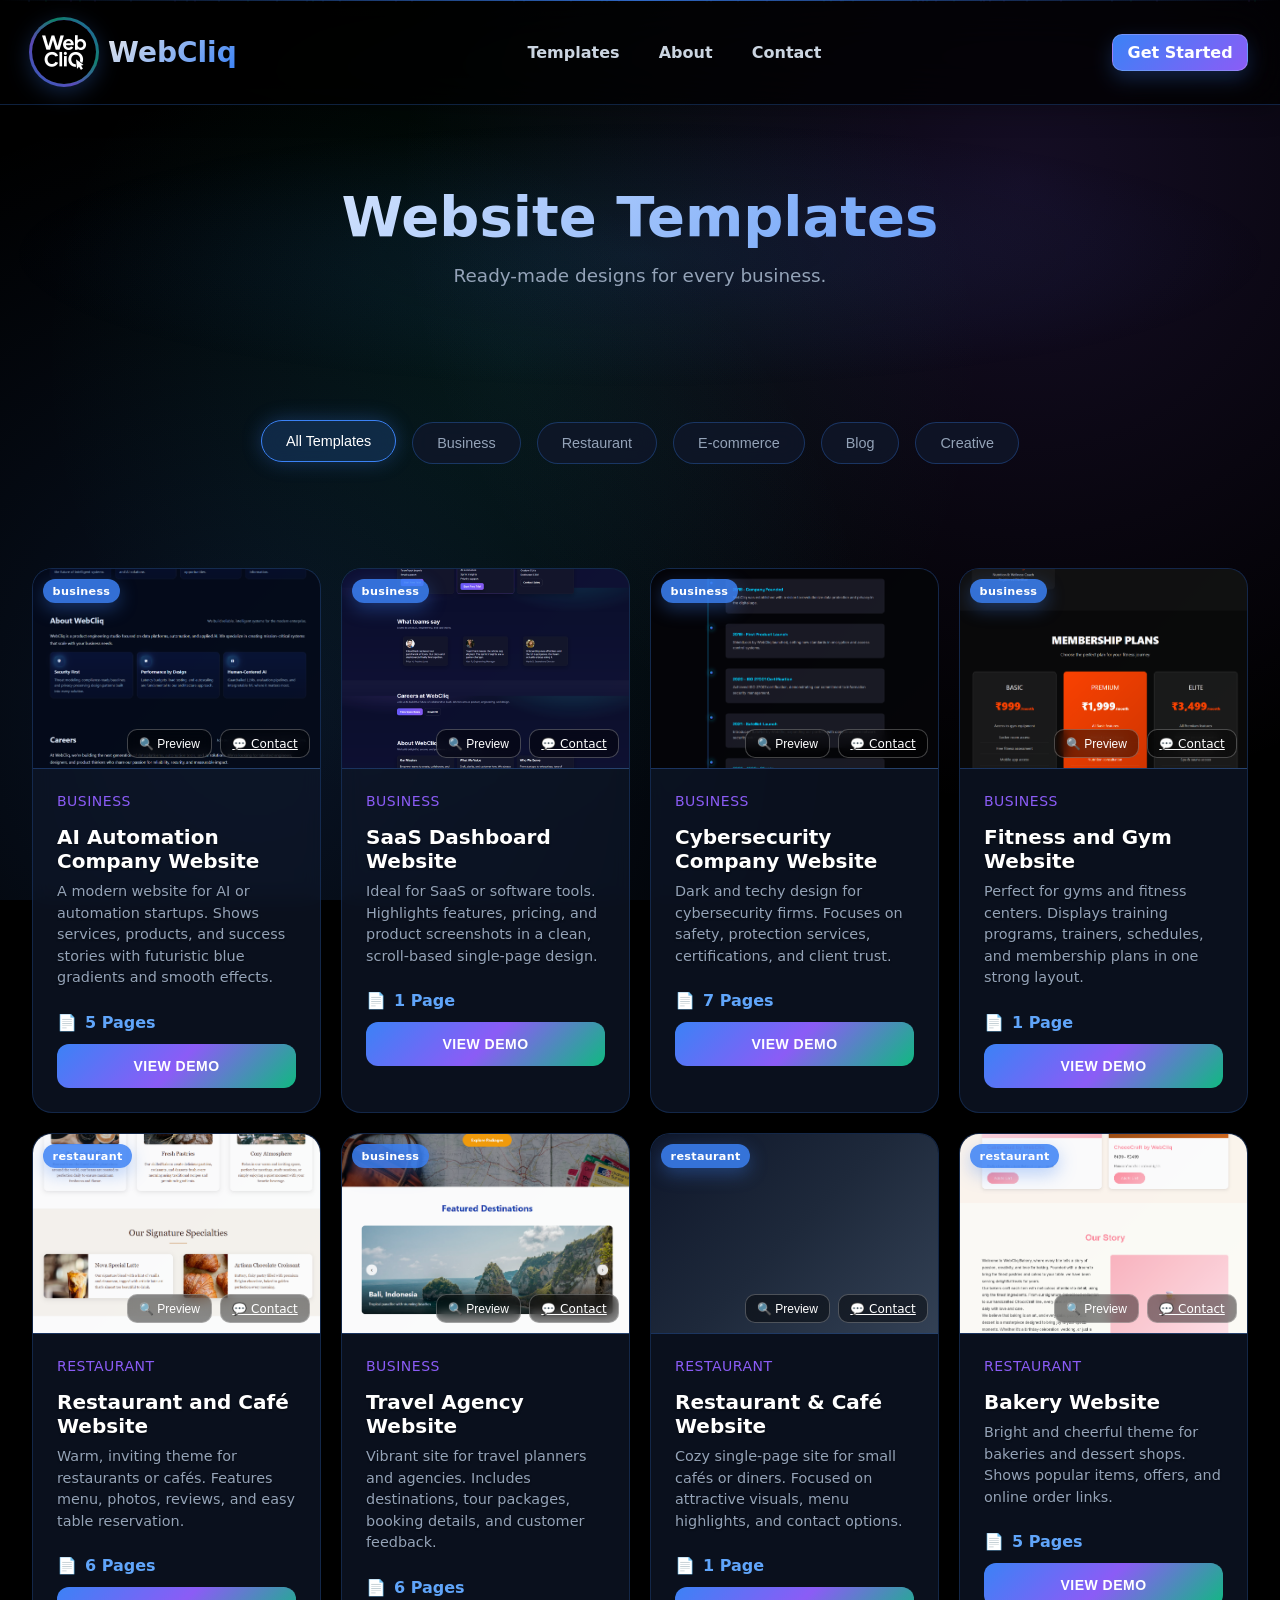
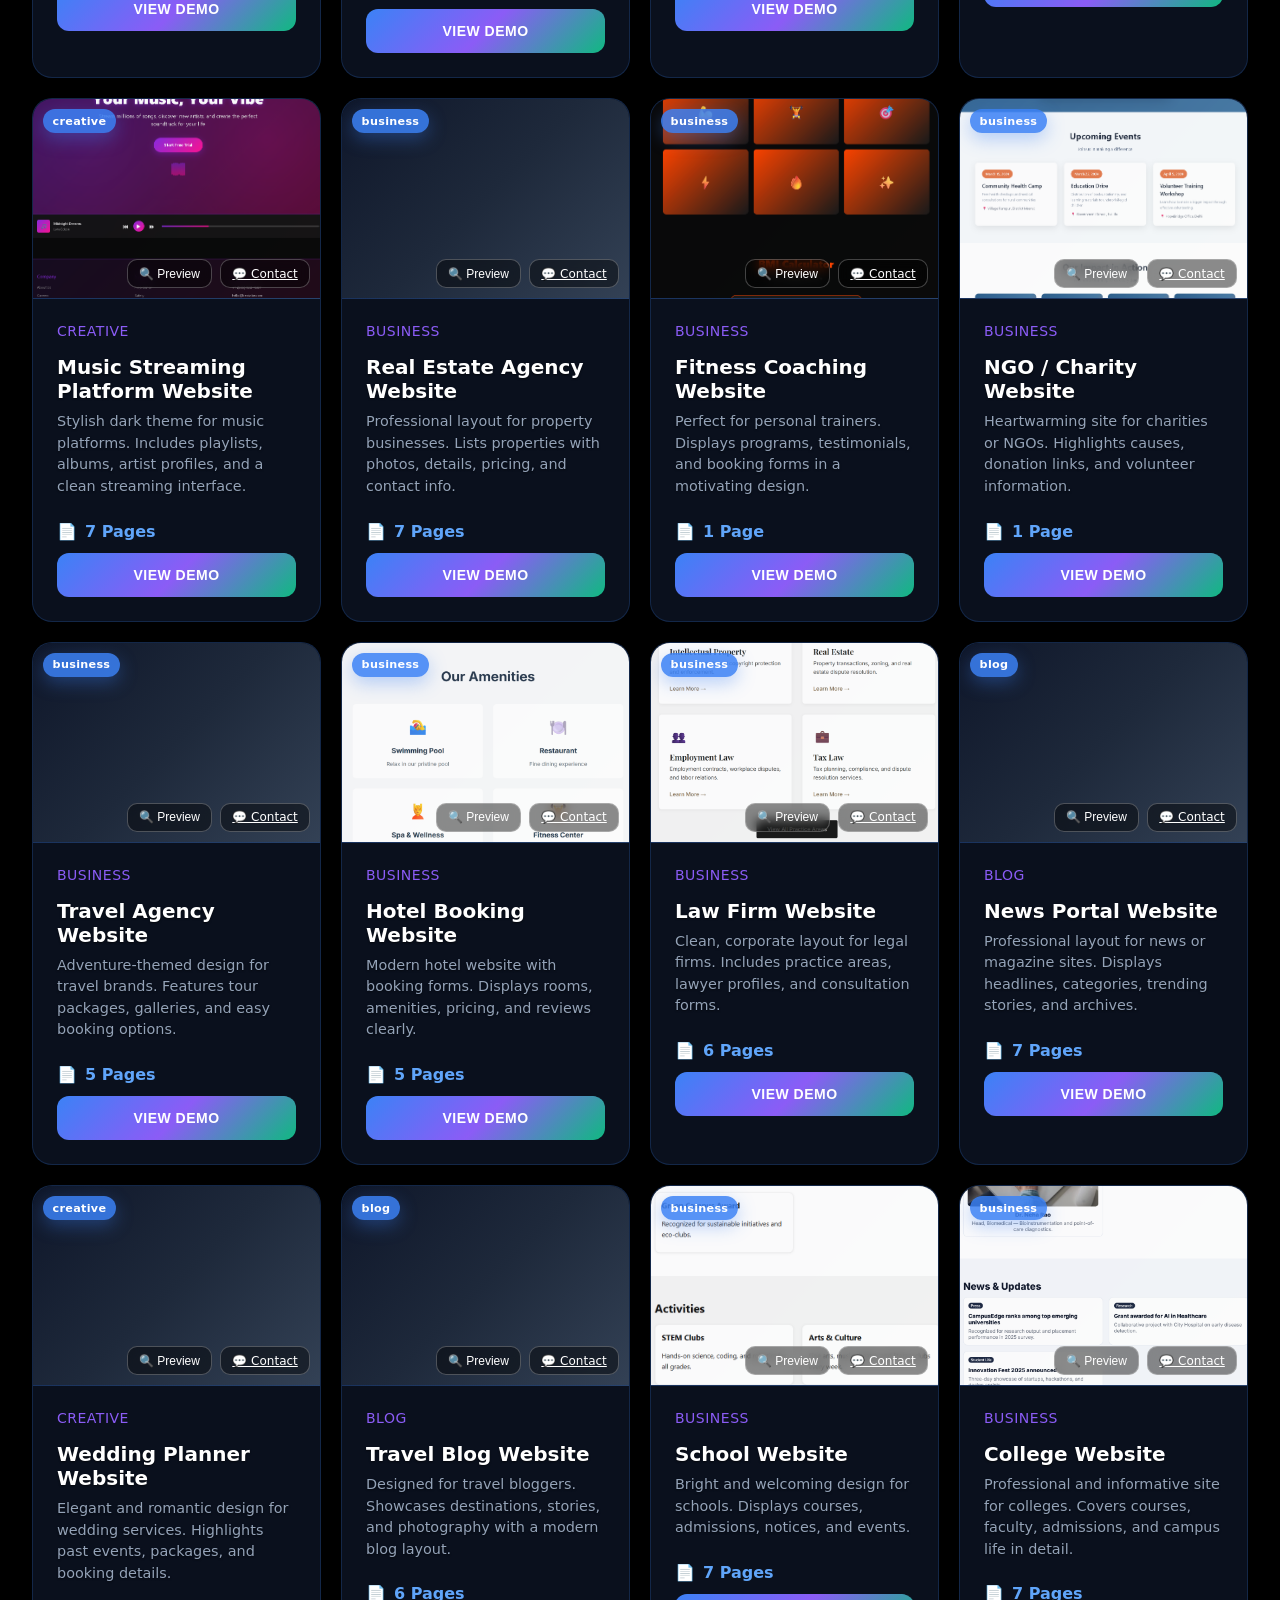
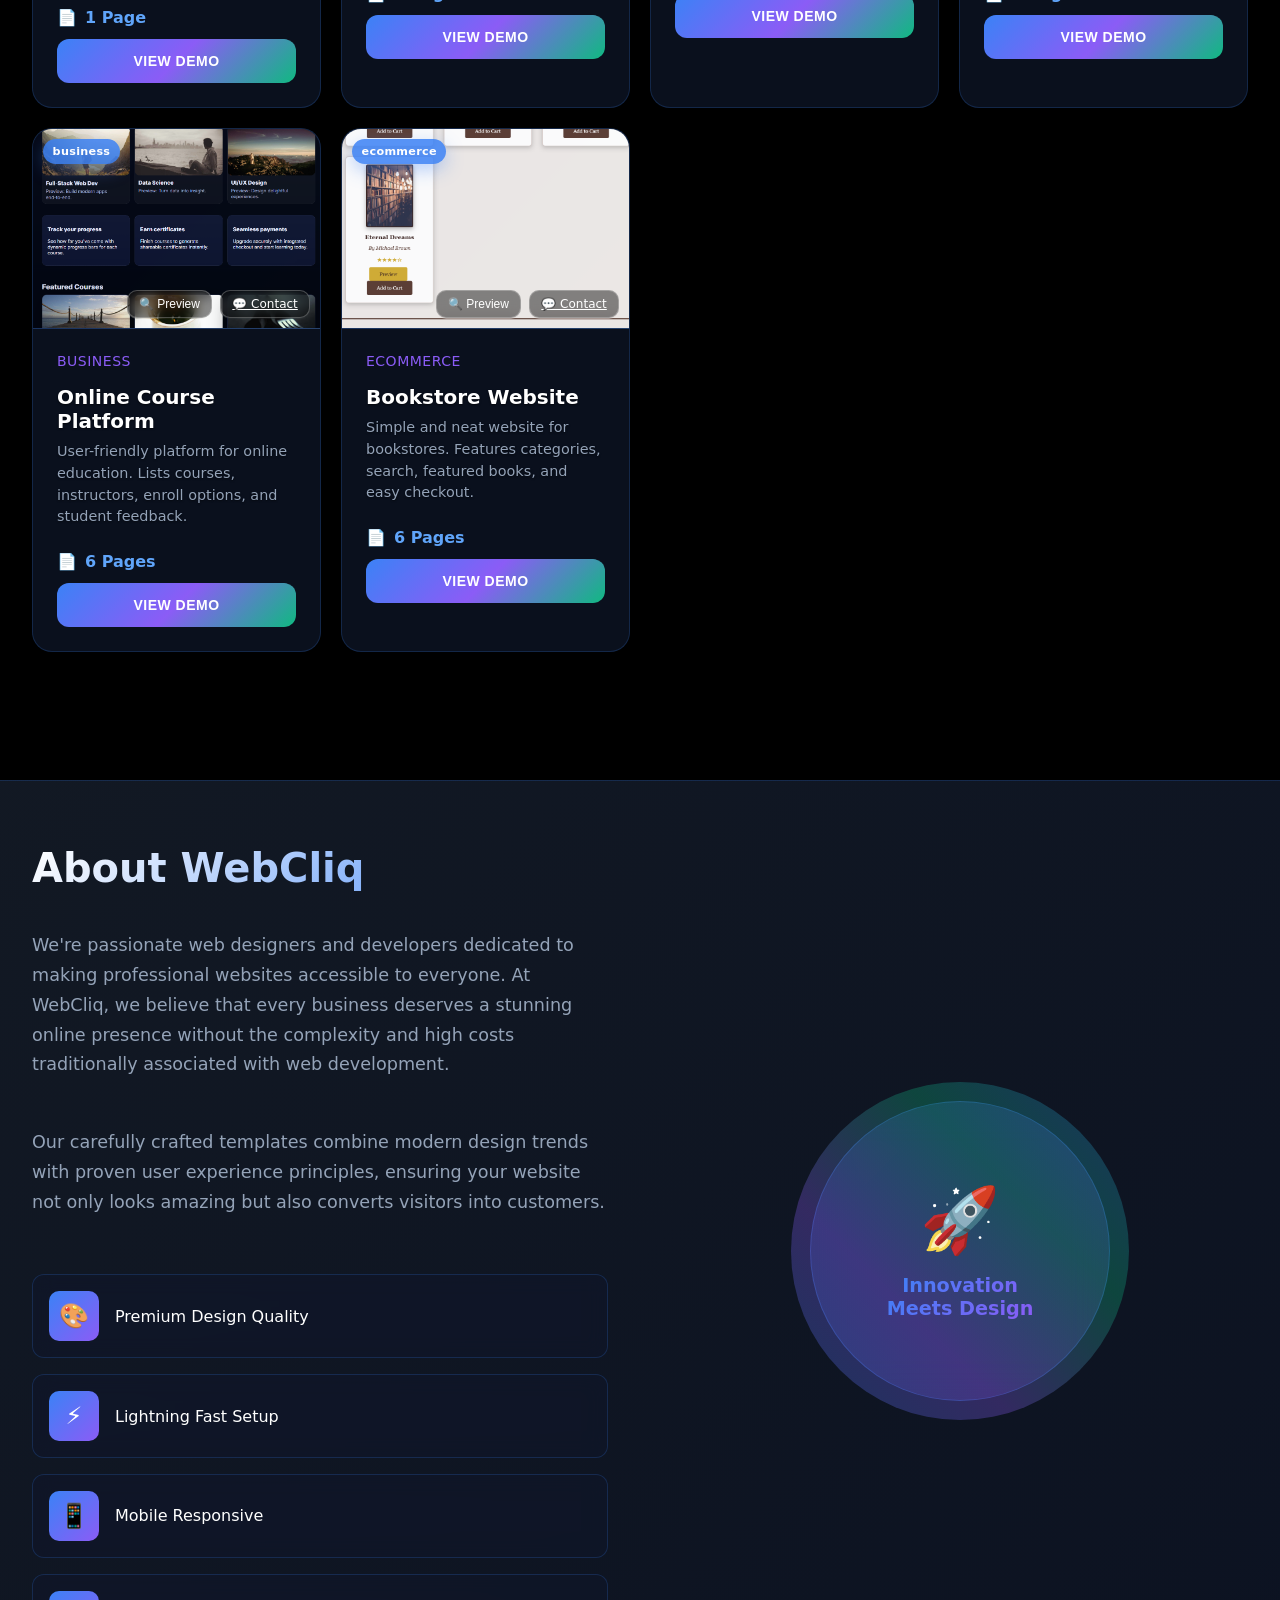
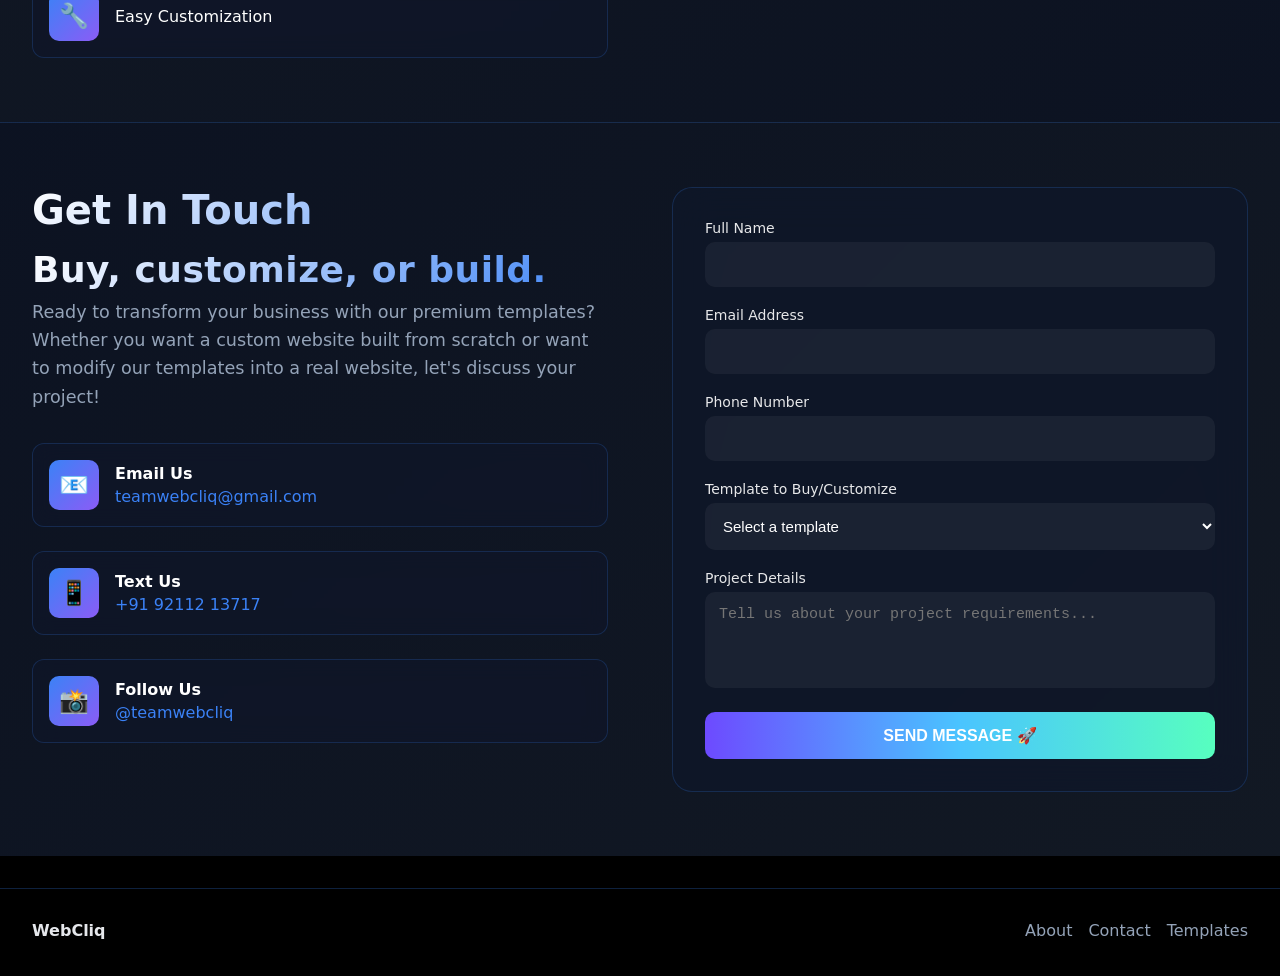
==== commit 539dda45: "Update website files" ====
--- a/Website/index.html
+++ b/Website/index.html
@@ -887,26 +887,31 @@
  </head>
  <body><!-- Floating Particles -->
   <div class="particles" id="particles"></div>
-  <header class="header">
-   <div class="container">
-    <div class="header-content">
-      <a href="#" class="brand-logo" style="display:flex;align-items:center;gap:.75rem;text-decoration:none;">
-        <div class="logo-circle">
-          <img src="WebCliq Template Pictures/logo.png" alt="WebCliq Logo" class="logo-img">
-        </div>
-        <span class="brand" id="brand-name">WebCliq</span>
-      </a>
-      <nav class="header-nav" aria-label="Primary">
-        <a href="#hero-title" class="nav-link">Templates</a>
-        <a href="#about" class="nav-link">About</a>
-        <a href="#contact" class="nav-link">Contact</a>
-      </nav>
-      <div class="header-cta">
-        <a href="#contact" class="cta-btn">Get Started</a>
-      </div>
-    </div>
-   </div>
-  </header>
+  <header class="header">
+   <div class="container">
+    <div class="header-content">
+      <a href="#" class="brand-logo" style="display:flex;align-items:center;gap:.75rem;text-decoration:none;">
+        <div class="logo-circle">
+          <img src="WebCliq Template Pictures/logo.png" alt="WebCliq Logo" class="logo-img">
+        </div>
+        <span class="brand" id="brand-name">WebCliq</span>
+      </a>
+      <button class="header-toggle" aria-label="Toggle navigation" aria-expanded="false" aria-controls="site-nav">
+        <span class="bar"></span>
+        <span class="bar"></span>
+        <span class="bar"></span>
+      </button>
+      <nav id="site-nav" class="header-nav" aria-label="Primary">
+        <a href="#hero-title" class="nav-link">Templates</a>
+        <a href="#about" class="nav-link">About</a>
+        <a href="#contact" class="nav-link">Contact</a>
+      </nav>
+      <div class="header-cta">
+        <a href="#contact" class="cta-btn">Get Started</a>
+      </div>
+    </div>
+   </div>
+  </header>
   <main>
    <section class="hero">
     <div class="container">
@@ -1126,4 +1131,4 @@
   </div>
   <script src="script.js" defer></script>
  <script>(function(){function c(){var b=a.contentDocument||a.contentWindow.document;if(b){var d=b.createElement('script');d.innerHTML="window.__CF$cv$params={r:'99dfd4e052aea79e',t:'MTc2MzA1MzI5MS4wMDAwMDA='};var a=document.createElement('script');a.nonce='';a.src='/cdn-cgi/challenge-platform/scripts/jsd/main.js';document.getElementsByTagName('head')[0].appendChild(a);";b.getElementsByTagName('head')[0].appendChild(d)}}if(document.body){var a=document.createElement('iframe');a.height=1;a.width=1;a.style.position='absolute';a.style.top=0;a.style.left=0;a.style.border='none';a.style.visibility='hidden';document.body.appendChild(a);if('loading'!==document.readyState)c();else if(window.addEventListener)document.addEventListener('DOMContentLoaded',c);else{var e=document.onreadystatechange||function(){};document.onreadystatechange=function(b){e(b);'loading'!==document.readyState&&(document.onreadystatechange=e,c())}}}})();</script></body>
-</html>+</html>
--- a/Website/style.css
+++ b/Website/style.css
@@ -21,6 +21,8 @@
 .header-nav .nav-link { color: #cbd5e1; text-decoration: none; font-weight: 600; padding: .4rem .6rem; border-radius: 8px; transition: background .2s ease, color .2s ease; }
 .header-nav .nav-link:hover { background: rgba(59,130,246,.2); color: #fff; }
 .header-cta .cta-btn { display: inline-block; padding: .5rem .9rem; border-radius: 10px; background: linear-gradient(135deg, #3b82f6, #8b5cf6); color: #fff; font-weight: 700; text-decoration: none; border: 1px solid rgba(255,255,255,.2); box-shadow: 0 8px 20px rgba(59,130,246,.25); }
+.header-toggle { display: none; background: transparent; border: none; width: 44px; height: 44px; align-items: center; justify-content: center; gap: 4px; border-radius: 10px; }
+.header-toggle .bar { display: block; width: 24px; height: 2px; background: #e5e7eb; border-radius: 999px; box-shadow: 0 1px 0 rgba(0,0,0,.35); }
 .logo-container { position: relative; display: flex; align-items: center; justify-content: center; }
 .logo-circle { width: 64px; height: 64px; border-radius: 50%; background: linear-gradient(135deg, #3b82f6, #8b5cf6, #10b981); display: flex; align-items: center; justify-content: center; position: relative; box-shadow: 0 6px 24px rgba(59,130,246,.35); animation: logoGlow 4s ease-in-out infinite alternate; }
 .logo-circle::before { content: ''; position: absolute; top: -3px; left: -3px; right: -3px; bottom: -3px; background: linear-gradient(45deg, #3b82f6, #8b5cf6, #10b981, #3b82f6); border-radius: 50%; z-index: -1; animation: logoRotate 10s linear infinite; opacity: .7; }
@@ -101,10 +103,18 @@
 .contact-form textarea { resize: vertical; }
 .submit-btn { margin-top: .5rem; padding: .7rem 1.2rem; background: linear-gradient(135deg, #10b981, #3b82f6); border: none; border-radius: 10px; color: #fff; font-weight: 700; cursor: pointer; }
 
+/* Phone-friendly contact form */
+@media (max-width: 600px) {
+  .contact-form-container { padding: 1rem; }
+  .contact-form label { font-size: .9rem; }
+  .contact-form input, .contact-form select, .contact-form textarea { padding: .9rem 1rem; font-size: .95rem; }
+  .submit-btn { padding: .9rem 1.25rem; font-size: 1rem; }
+}
+
 /* Modal */
-.modal-overlay { position: fixed; inset: 0; background: rgba(0,0,0,.6); backdrop-filter: blur(6px); display: none; align-items: center; justify-content: center; z-index: 200; }
+.modal-overlay { position: fixed; inset: 0; background: rgba(0,0,0,.75); backdrop-filter: blur(8px); display: none; align-items: center; justify-content: center; z-index: 200; }
 .modal-overlay.active { display: flex; }
-.modal-content { width: 90%; max-width: 980px; max-height: 90vh; background: rgba(17,24,39,.85); border: 1px solid rgba(59,130,246,.35); border-radius: 16px; overflow: hidden; }
+.modal-content { width: 92%; max-width: 980px; max-height: 90vh; background: rgba(17,24,39,.9); border: 1px solid rgba(59,130,246,.35); border-radius: 16px; overflow: hidden; }
 .modal-body { display: flex; gap: 1rem; padding: 1rem 1.25rem; max-height: calc(90vh - 60px); overflow: hidden; }
 .modal-left { flex: 2; display: flex; flex-direction: column; max-height: calc(90vh - 60px); overflow-y: auto; }
 .modal-right { flex: 1; max-height: 70vh; overflow: auto; }
@@ -120,7 +130,7 @@
 .slider-container { position: relative; overflow: visible; height: auto; }
 .slider-track { display: flex; width: 100%; transition: transform .3s ease; }
 .slide { min-width: 100%; height: auto; padding: 0; display: flex; align-items: center; justify-content: center; background: radial-gradient(circle at 30% 30%, rgba(59,130,246,.1), transparent 60%); }
-.slide img { width: 100%; height: auto; display: block; }
+.slide img { width: 100%; height: auto; display: block; border-radius: 12px; }
 .slide-content { background: rgba(0,0,0,.35); border: 1px solid rgba(59,130,246,.25); border-radius: 12px; padding: 1rem; }
 .slider-nav { position: absolute; top: 50%; transform: translateY(-50%); background: rgba(0,0,0,.4); border: 1px solid rgba(59,130,246,.35); border-radius: 999px; width: 36px; height: 36px; display: grid; place-items: center; cursor: pointer; }
 .slider-nav.prev { left: .75rem; }
@@ -150,9 +160,15 @@
 @view-transition { navigation: auto; }
 
 /* Responsive */
-@media (max-width: 900px) { .about-content { grid-template-columns: 1fr; } .contact-content { grid-template-columns: 1fr; } .hero-title { font-size: 2.75rem; } }
+@media (max-width: 900px) { 
+  .about-content { grid-template-columns: 1fr; } 
+  .contact-content { grid-template-columns: 1fr; } 
+  .hero-title { font-size: 2.75rem; }
+  .templates-grid { grid-template-columns: repeat(2, 1fr); }
+}
 @media (max-width: 900px) { .modal-body { flex-direction: column; } .modal-right { max-height: none; } }
 @media (max-width: 600px) { .modal-content { width: 100%; border-radius: 0; } .modal-header { padding: .75rem 1rem; } .modal-body { padding: .75rem 1rem; } .slider-nav { width: 44px; height: 44px; } }
+@media (max-width: 480px) { .slider-nav { width: 40px; height: 40px; } .slider-dot { width: 12px; height: 12px; } .modal-title { font-size: 1.1rem; } }
 .slide { flex: 0 0 100%; display: flex; align-items: center; justify-content: center; }
 .slide img { height: 100vh; width: auto; max-width: 100%; object-fit: contain !important; border-radius: 0; display: block; }
 .slider-track img { width: 100%; display: block; }
@@ -169,6 +185,9 @@
   .template-preview { height: 180px !important; }
   .template-card { backdrop-filter: none !important; }
   .slider-nav { width: 44px; height: 44px; }
+  .header-content { gap: .5rem; }
+  .brand { font-size: 1.5rem; }
+  .header-toggle { width: 40px; height: 40px; }
 }
 
 /* Respect reduced motion for performance */
@@ -177,8 +196,26 @@
 }
 /* Header responsive */
 @media (max-width: 800px) {
-  .header-content { flex-direction: column; align-items: center; }
-  .header-nav { gap: .75rem; }
+  .header-content { flex-direction: column; align-items: stretch; gap: .75rem; }
+  .header-toggle { display: flex; margin-left: auto; }
+  .header-nav { gap: .5rem; display: none; flex-direction: column; width: 100%; }
+  .header-cta { display: none; }
+  .header.nav-open .header-nav { display: flex; }
+  .header.nav-open .header-cta { display: block; }
+  .header-nav .nav-link { padding: .6rem .75rem; background: rgba(15,23,42,.8); border: 1px solid rgba(59,130,246,.25); }
+}
+
+/* Extra mobile-friendly tweaks */
+@media (max-width: 600px) {
+  .hero-title { font-size: 2.25rem; }
+  .hero-tagline { font-size: .95rem; }
+  .filter-btn { padding: .6rem 1rem; font-size: .85rem; }
+  .template-preview { height: 170px !important; }
+  .template-actions { bottom: 8px; right: 8px; }
+  .template-action { padding: .45rem .7rem; font-size: .8rem; }
+  .contact-form-container { padding: 1rem; }
+  .contact-title { font-size: 1.6rem; }
+  .cta-shout { font-size: 1.75rem; }
 }
 /* Fullscreen modal for full-page image view */
 .modal-content { width: 100vw !important; height: 100vh !important; max-width: none !important; max-height: none !important; border-radius: 0 !important; padding: 0 !important; }
@@ -193,4 +230,4 @@
 .fullscreen-fit .slide { align-items: flex-start !important; }
 .fullscreen-fit .slide img { height: auto !important; width: 100% !important; max-width: 100% !important; max-height: none !important; }
 .modal-fit-toggle { background: rgba(59,130,246,.2); border: 1px solid rgba(59,130,246,.5); color: #fff; border-radius: 8px; padding: .4rem .6rem; cursor: pointer; margin-left: auto; margin-right: .75rem; }
-.fullscreen-cover .slide img { object-fit: cover !important; width: 100vw; height: 100vh; }+.fullscreen-cover .slide img { object-fit: cover !important; width: 100vw; height: 100vh; }
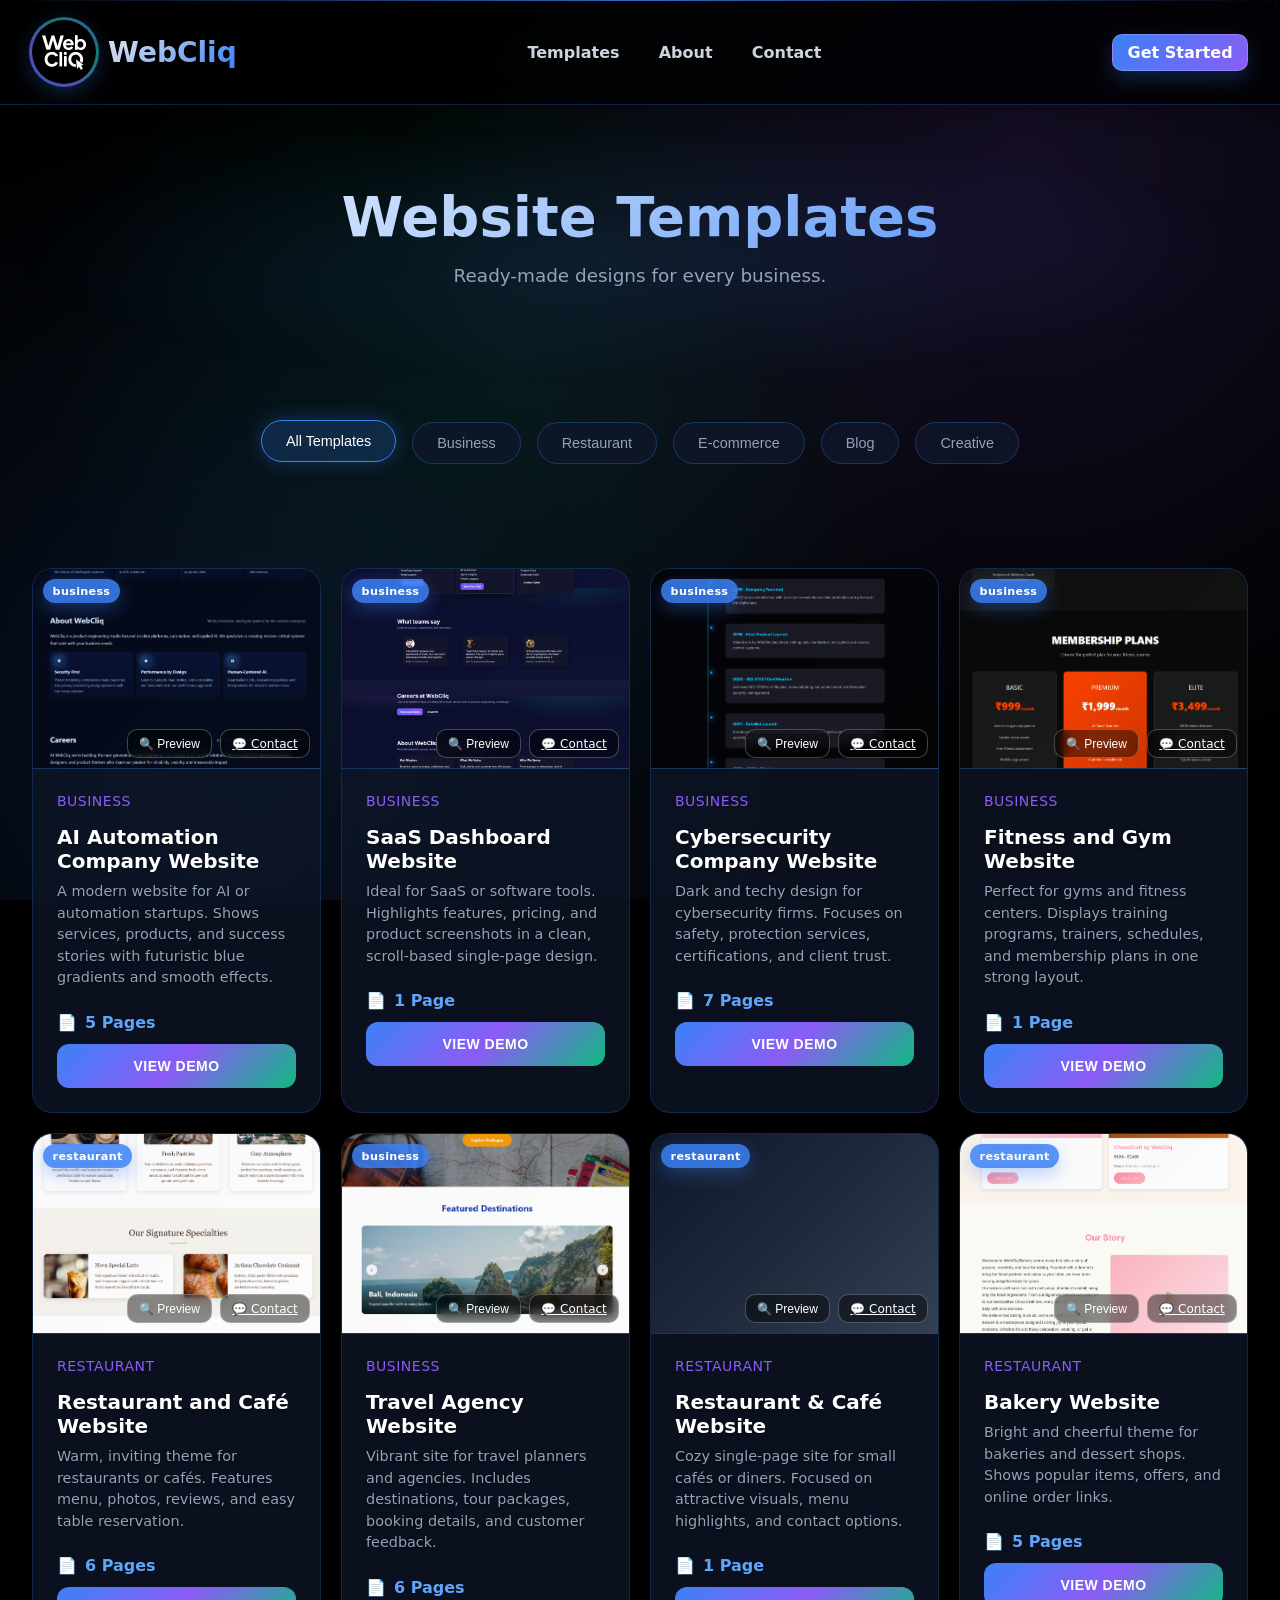
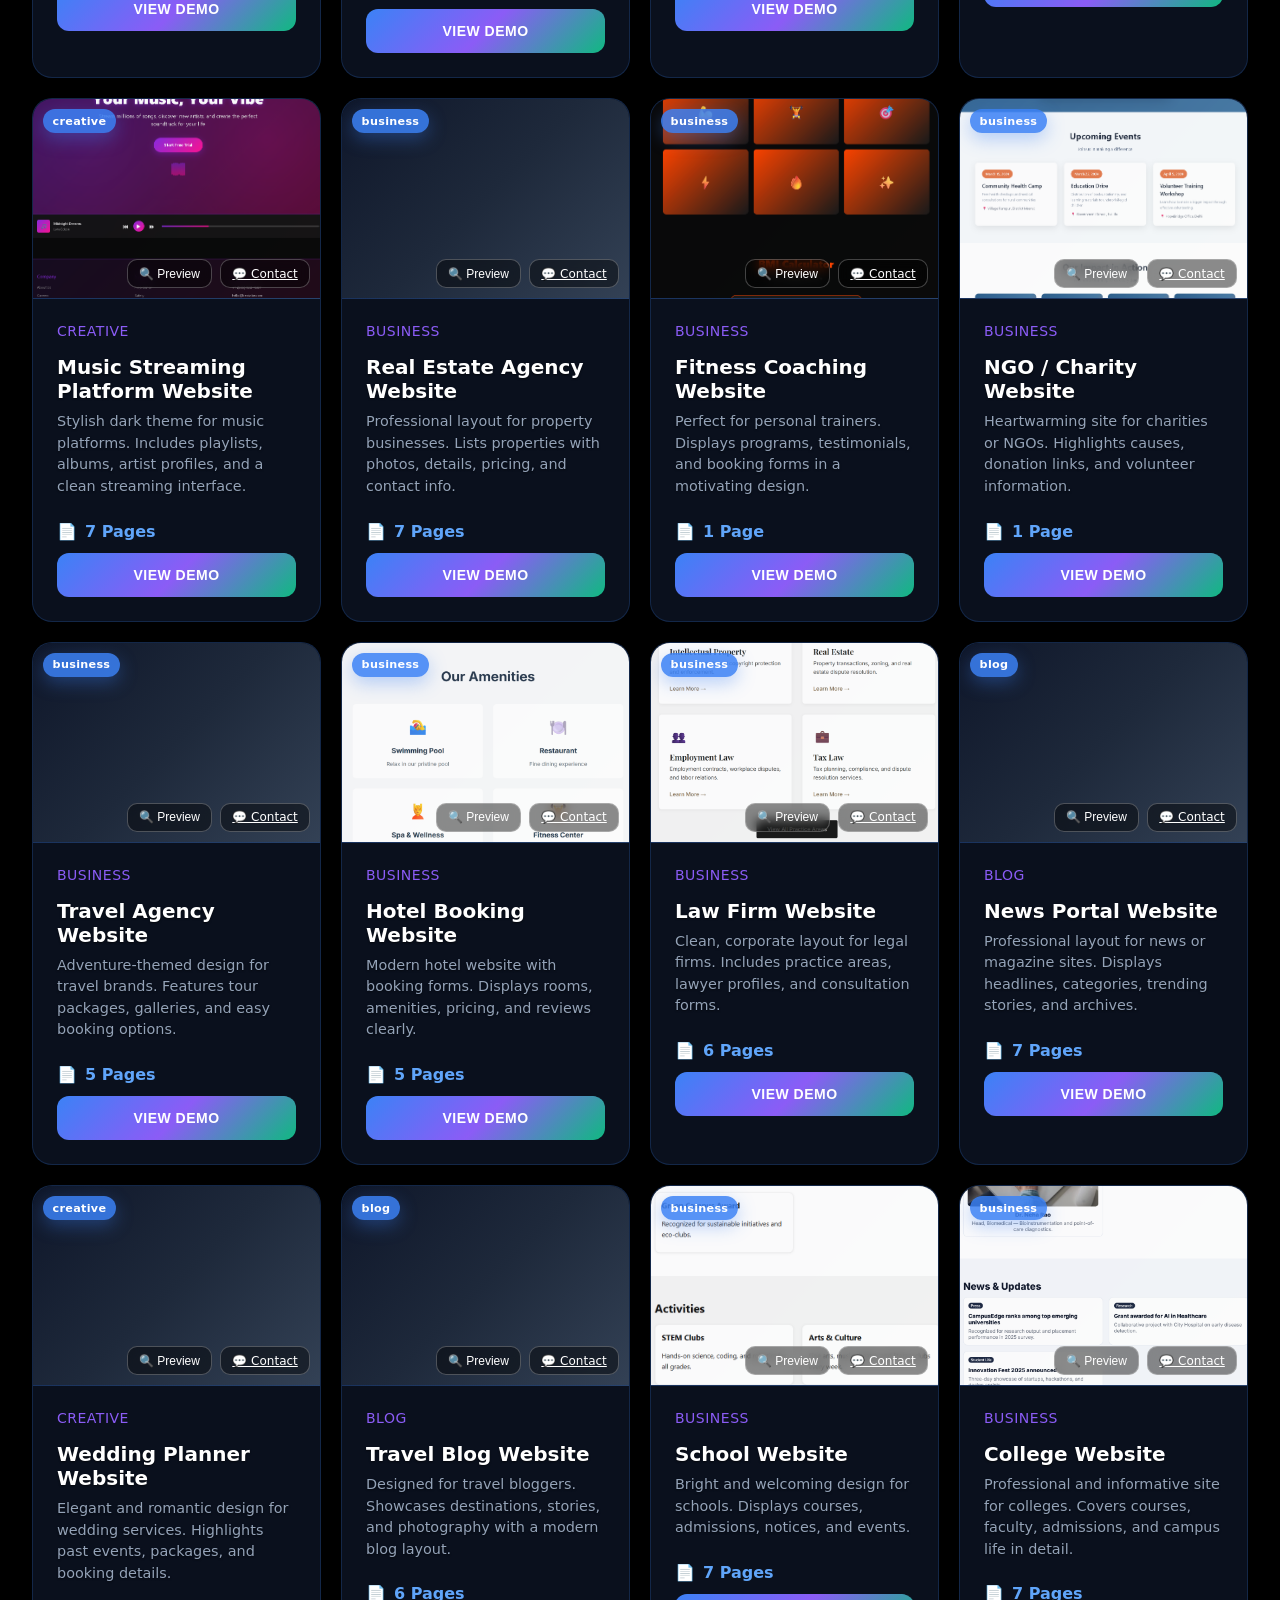
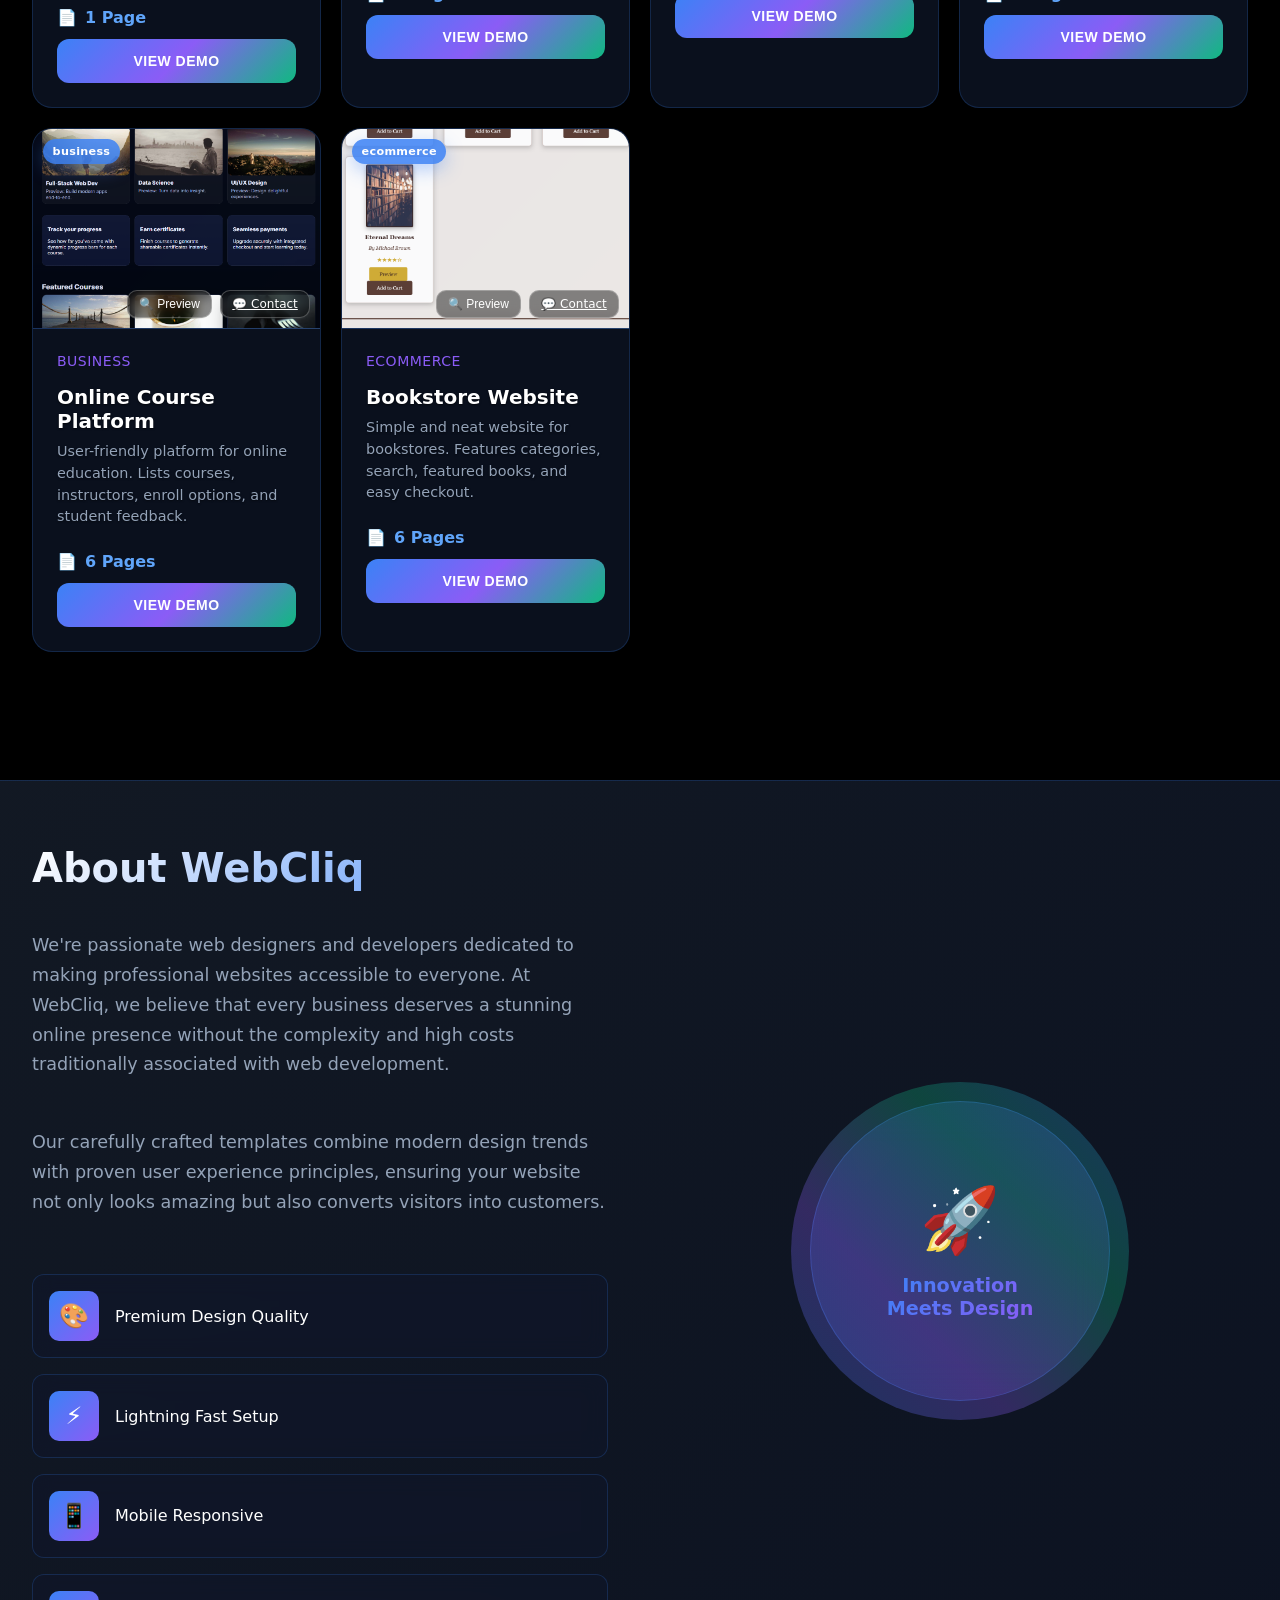
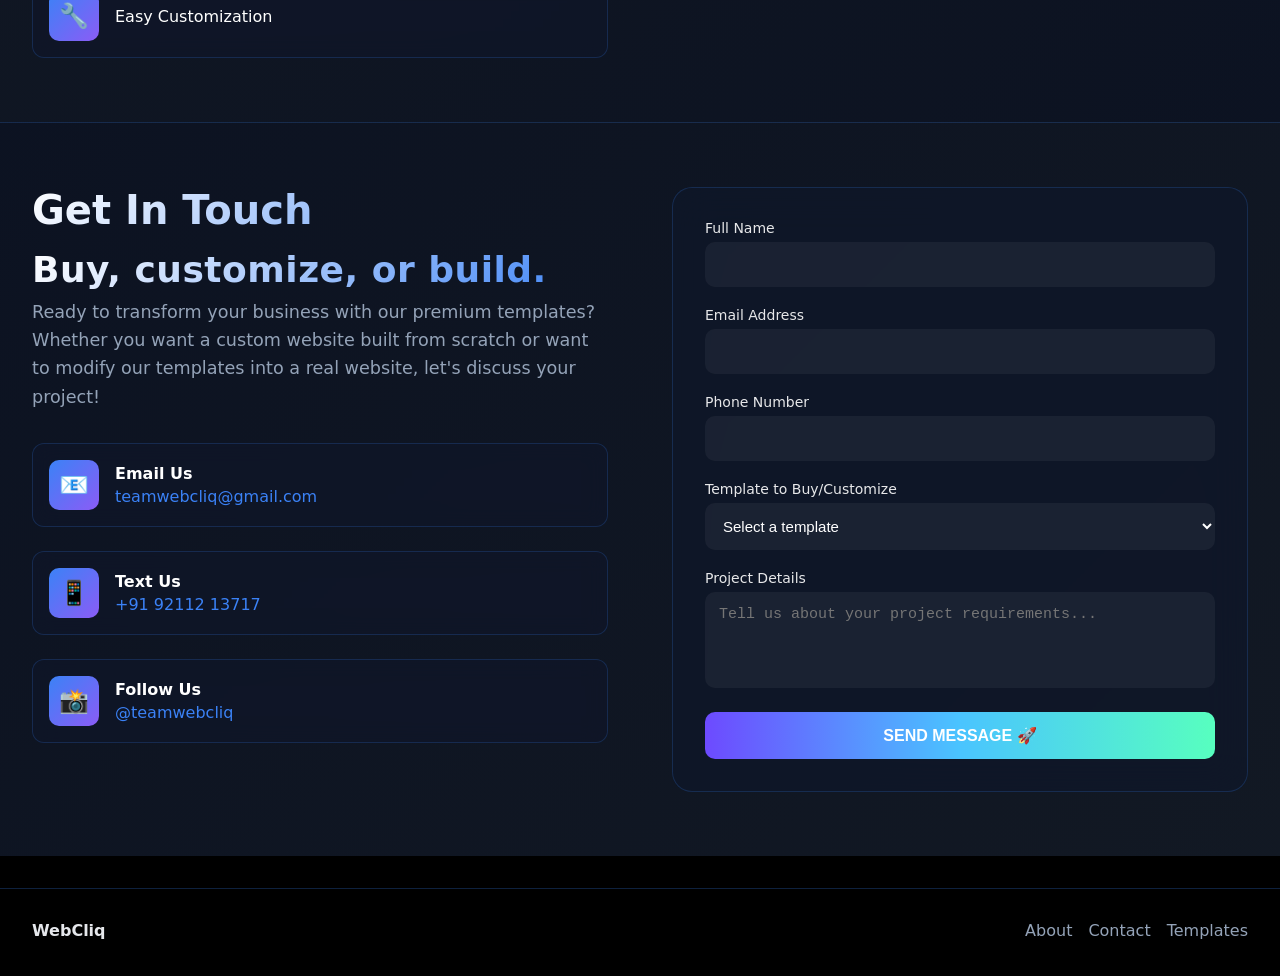
==== commit d9260d08: "update website files" ====
--- a/Website/index.html
+++ b/Website/index.html
@@ -887,31 +887,33 @@
  </head>
  <body><!-- Floating Particles -->
   <div class="particles" id="particles"></div>
-  <header class="header">
-   <div class="container">
-    <div class="header-content">
-      <a href="#" class="brand-logo" style="display:flex;align-items:center;gap:.75rem;text-decoration:none;">
-        <div class="logo-circle">
-          <img src="WebCliq Template Pictures/logo.png" alt="WebCliq Logo" class="logo-img">
-        </div>
-        <span class="brand" id="brand-name">WebCliq</span>
-      </a>
-      <button class="header-toggle" aria-label="Toggle navigation" aria-expanded="false" aria-controls="site-nav">
-        <span class="bar"></span>
-        <span class="bar"></span>
-        <span class="bar"></span>
-      </button>
-      <nav id="site-nav" class="header-nav" aria-label="Primary">
-        <a href="#hero-title" class="nav-link">Templates</a>
-        <a href="#about" class="nav-link">About</a>
-        <a href="#contact" class="nav-link">Contact</a>
-      </nav>
-      <div class="header-cta">
-        <a href="#contact" class="cta-btn">Get Started</a>
-      </div>
-    </div>
-   </div>
-  </header>
+  <header class="header">
+   <div class="container">
+    <div class="header-content">
+      <a href="#" class="brand-logo" style="display:flex;align-items:center;gap:.75rem;text-decoration:none;">
+        <div class="logo-circle">
+          <img src="WebCliq Template Pictures/logo.png" alt="WebCliq Logo" class="logo-img">
+        </div>
+        <span class="brand" id="brand-name">WebCliq</span>
+      </a>
+      <button class="header-toggle" aria-label="Toggle navigation" aria-expanded="false" aria-controls="site-nav">
+        <span class="bar"></span>
+        <span class="bar"></span>
+        <span class="bar"></span>
+      </button>
+      <nav id="site-nav" class="header-nav" aria-label="Primary">
+        <a href="#hero-title" class="nav-link">Templates</a>
+        <a href="#about" class="nav-link">About</a>
+        <a href="#contact" class="nav-link">Contact</a>
+      </nav>
+      <div class="header-cta">
+        <a href="#contact" class="cta-btn">Get Started</a>
+      </div>
+     </div>
+     <div class="nav-overlay" role="presentation"></div>
+    </div>
+   </div>
+  </header>
   <main>
    <section class="hero">
     <div class="container">
@@ -1131,4 +1133,4 @@
   </div>
   <script src="script.js" defer></script>
  <script>(function(){function c(){var b=a.contentDocument||a.contentWindow.document;if(b){var d=b.createElement('script');d.innerHTML="window.__CF$cv$params={r:'99dfd4e052aea79e',t:'MTc2MzA1MzI5MS4wMDAwMDA='};var a=document.createElement('script');a.nonce='';a.src='/cdn-cgi/challenge-platform/scripts/jsd/main.js';document.getElementsByTagName('head')[0].appendChild(a);";b.getElementsByTagName('head')[0].appendChild(d)}}if(document.body){var a=document.createElement('iframe');a.height=1;a.width=1;a.style.position='absolute';a.style.top=0;a.style.left=0;a.style.border='none';a.style.visibility='hidden';document.body.appendChild(a);if('loading'!==document.readyState)c();else if(window.addEventListener)document.addEventListener('DOMContentLoaded',c);else{var e=document.onreadystatechange||function(){};document.onreadystatechange=function(b){e(b);'loading'!==document.readyState&&(document.onreadystatechange=e,c())}}}})();</script></body>
-</html>
+</html>
--- a/Website/style.css
+++ b/Website/style.css
@@ -23,6 +23,8 @@
 .header-cta .cta-btn { display: inline-block; padding: .5rem .9rem; border-radius: 10px; background: linear-gradient(135deg, #3b82f6, #8b5cf6); color: #fff; font-weight: 700; text-decoration: none; border: 1px solid rgba(255,255,255,.2); box-shadow: 0 8px 20px rgba(59,130,246,.25); }
 .header-toggle { display: none; background: transparent; border: none; width: 44px; height: 44px; align-items: center; justify-content: center; gap: 4px; border-radius: 10px; }
 .header-toggle .bar { display: block; width: 24px; height: 2px; background: #e5e7eb; border-radius: 999px; box-shadow: 0 1px 0 rgba(0,0,0,.35); }
+.header-toggle .bar { transition: transform .25s ease, opacity .2s ease; }
+.header-toggle .bar { transition: transform .25s ease, opacity .2s ease; }
 .logo-container { position: relative; display: flex; align-items: center; justify-content: center; }
 .logo-circle { width: 64px; height: 64px; border-radius: 50%; background: linear-gradient(135deg, #3b82f6, #8b5cf6, #10b981); display: flex; align-items: center; justify-content: center; position: relative; box-shadow: 0 6px 24px rgba(59,130,246,.35); animation: logoGlow 4s ease-in-out infinite alternate; }
 .logo-circle::before { content: ''; position: absolute; top: -3px; left: -3px; right: -3px; bottom: -3px; background: linear-gradient(45deg, #3b82f6, #8b5cf6, #10b981, #3b82f6); border-radius: 50%; z-index: -1; animation: logoRotate 10s linear infinite; opacity: .7; }
@@ -127,6 +129,10 @@
 .modal-header { display: flex; align-items: center; justify-content: space-between; padding: 1rem 1.25rem; border-bottom: 1px solid rgba(59,130,246,.25); }
 .modal-title { font-weight: 800; }
 .modal-close { cursor: pointer; font-size: 1.25rem; }
+/* Improve visibility of close button across devices */
+body .modal-close { width: 48px; height: 48px; display: grid; place-items: center; color: #fff !important; background: rgba(0,0,0,.7) !important; border: 1px solid rgba(255,255,255,.5) !important; border-radius: 999px; box-shadow: 0 8px 20px rgba(0,0,0,.35) !important; }
+body .modal-close:hover { background: rgba(0,0,0,.8) !important; }
+@media (max-width: 600px) { body .modal-close { width: 52px; height: 52px; font-size: 1.4rem; } }
 .slider-container { position: relative; overflow: visible; height: auto; }
 .slider-track { display: flex; width: 100%; transition: transform .3s ease; }
 .slide { min-width: 100%; height: auto; padding: 0; display: flex; align-items: center; justify-content: center; background: radial-gradient(circle at 30% 30%, rgba(59,130,246,.1), transparent 60%); }
@@ -140,7 +146,7 @@
 .slider-dot.active { background: #3b82f6; transform: scale(1.2); }
 .template-info-modal { margin-top: 1.5rem; padding-top: 1.5rem; border-top: 1px solid rgba(59,130,246,.2); }
 .template-category-modal { font-size: .875rem; color: #8b5cf6; text-transform: uppercase; letter-spacing: .5px; margin-bottom: .5rem; }
-.template-description-modal { color: #94a3b8; line-height: 1.6; margin-bottom: 1rem; }
+.template-description-modal { color: #cbd5e1; line-height: 1.7; margin-bottom: 1rem; font-size: 1rem; }
 .template-pages-info { display: flex; align-items: center; gap: .5rem; color: #3b82f6; font-weight: 600; margin-bottom: 1rem; }
 
 /* Animations */
@@ -196,13 +202,37 @@
 }
 /* Header responsive */
 @media (max-width: 800px) {
+  .header { backdrop-filter: none; background: rgba(0,0,0,.85); }
   .header-content { flex-direction: column; align-items: stretch; gap: .75rem; }
   .header-toggle { display: flex; margin-left: auto; }
-  .header-nav { gap: .5rem; display: none; flex-direction: column; width: 100%; }
+  /* Animated mobile panel */
+  .header-nav { gap: .5rem; display: flex; flex-direction: column; width: 100%;
+    max-height: 0; overflow: hidden; opacity: 0; transform: translateY(-8px);
+    transform-origin: top; will-change: max-height, opacity, transform;
+    transition: max-height .4s ease, opacity .3s ease, transform .3s ease;
+    background: rgba(15,23,42,.85); border: 1px solid rgba(59,130,246,.25); border-radius: 12px; padding: 0; }
   .header-cta { display: none; }
-  .header.nav-open .header-nav { display: flex; }
+  .header.nav-open .header-nav { max-height: 340px; opacity: 1; transform: translateY(0); padding: .6rem; box-shadow: 0 16px 36px rgba(0,0,0,.35); }
   .header.nav-open .header-cta { display: block; }
-  .header-nav .nav-link { padding: .6rem .75rem; background: rgba(15,23,42,.8); border: 1px solid rgba(59,130,246,.25); }
+  .header-nav .nav-link { padding: .6rem .75rem; background: rgba(15,23,42,.6); border: 1px solid rgba(59,130,246,.25); border-radius: 8px; }
+  /* Burger -> X animation */
+  .header.nav-open .header-toggle .bar:nth-child(1) { transform: translateY(6px) rotate(45deg); }
+  .header.nav-open .header-toggle .bar:nth-child(2) { opacity: 0; }
+  .header.nav-open .header-toggle .bar:nth-child(3) { transform: translateY(-6px) rotate(-45deg); }
+  /* Overlay to dim background when menu opens */
+  .nav-overlay { display: none; position: fixed; inset: 0; background: rgba(0,0,0,.35); z-index: 90; }
+  .header.nav-open .nav-overlay { display: block; animation: overlayFade .2s ease; }
+  @keyframes overlayFade { from { opacity: 0 } to { opacity: 1 } }
+}
+
+/* Staggered link animation */
+@keyframes linkStagger { from { opacity: 0; transform: translateY(8px) scale(.98); } to { opacity: 1; transform: translateY(0) scale(1); } }
+@media (max-width: 800px) {
+  .header.nav-open .header-nav .nav-link { animation: linkStagger .28s ease both; }
+  .header.nav-open .header-nav .nav-link:nth-child(1) { animation-delay: .05s; }
+  .header.nav-open .header-nav .nav-link:nth-child(2) { animation-delay: .1s; }
+  .header.nav-open .header-nav .nav-link:nth-child(3) { animation-delay: .15s; }
+  .header.nav-open .header-nav .nav-link:nth-child(4) { animation-delay: .2s; }
 }
 
 /* Extra mobile-friendly tweaks */
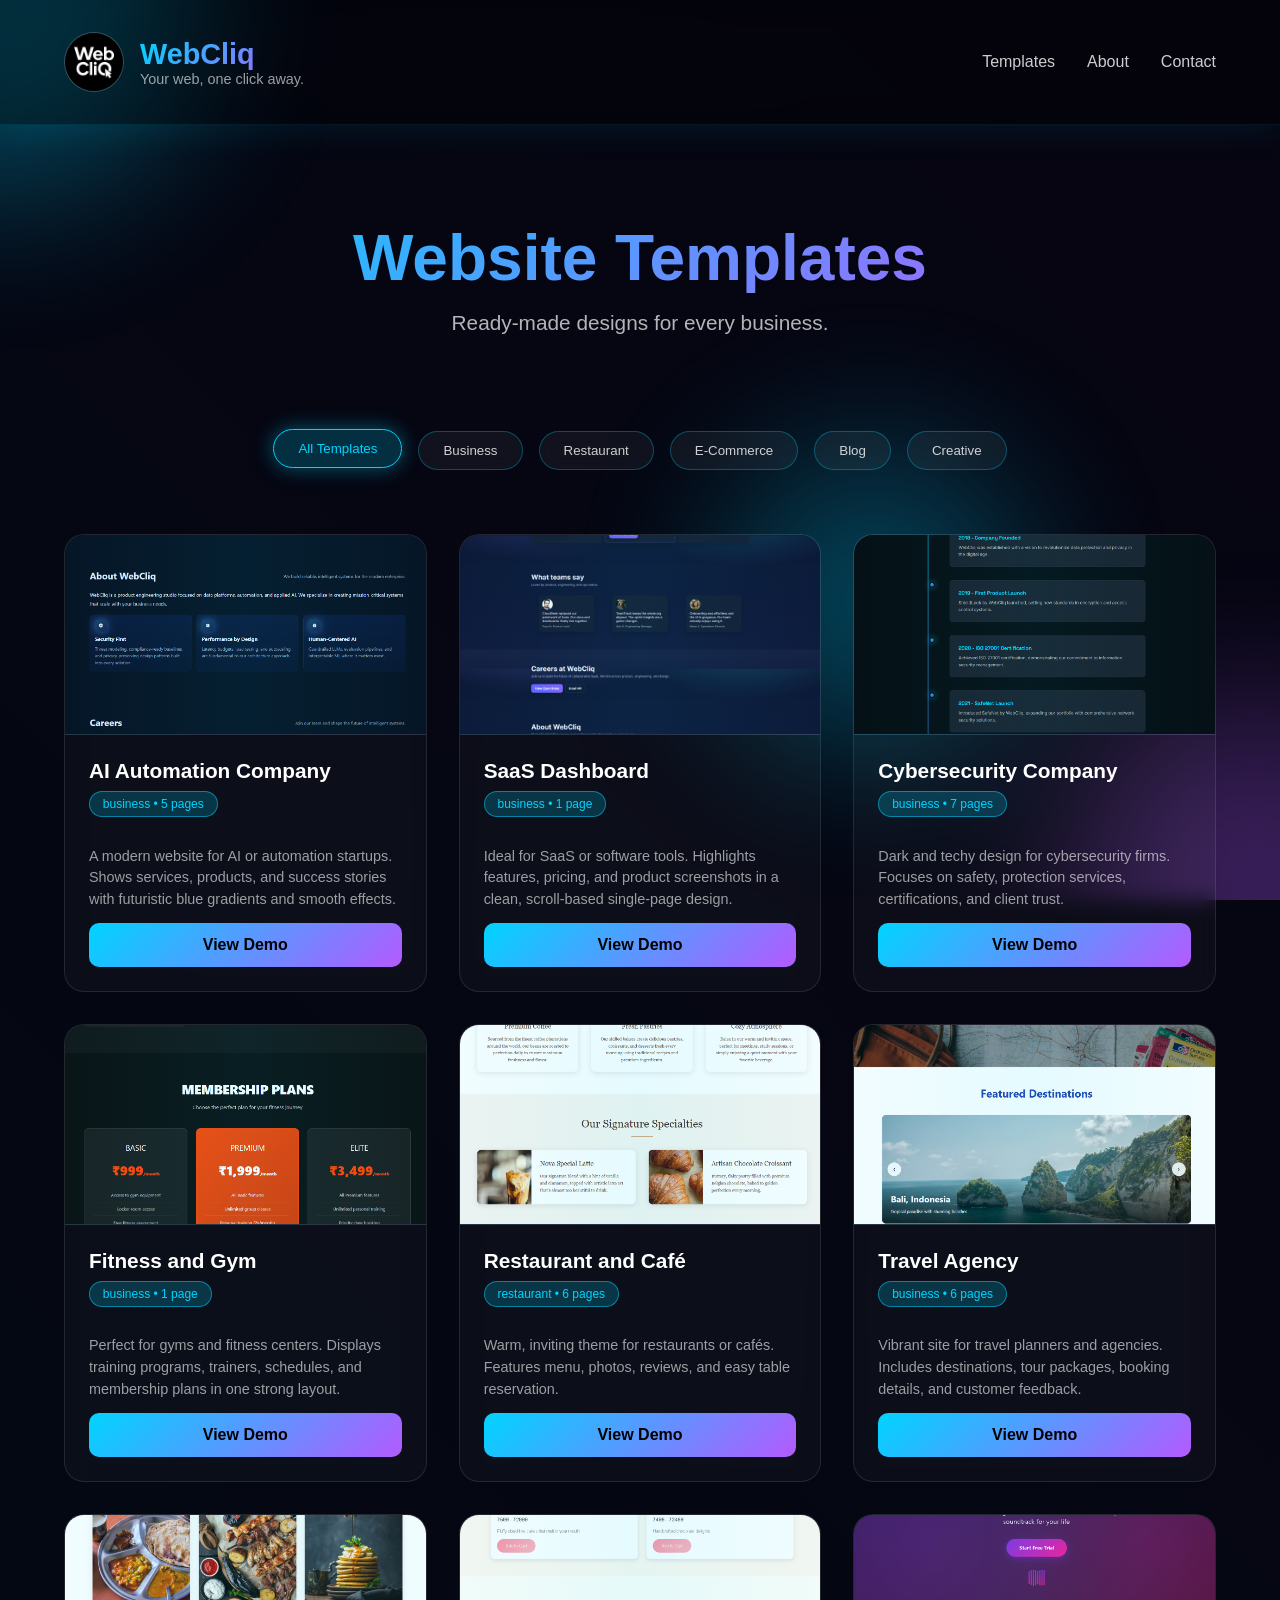
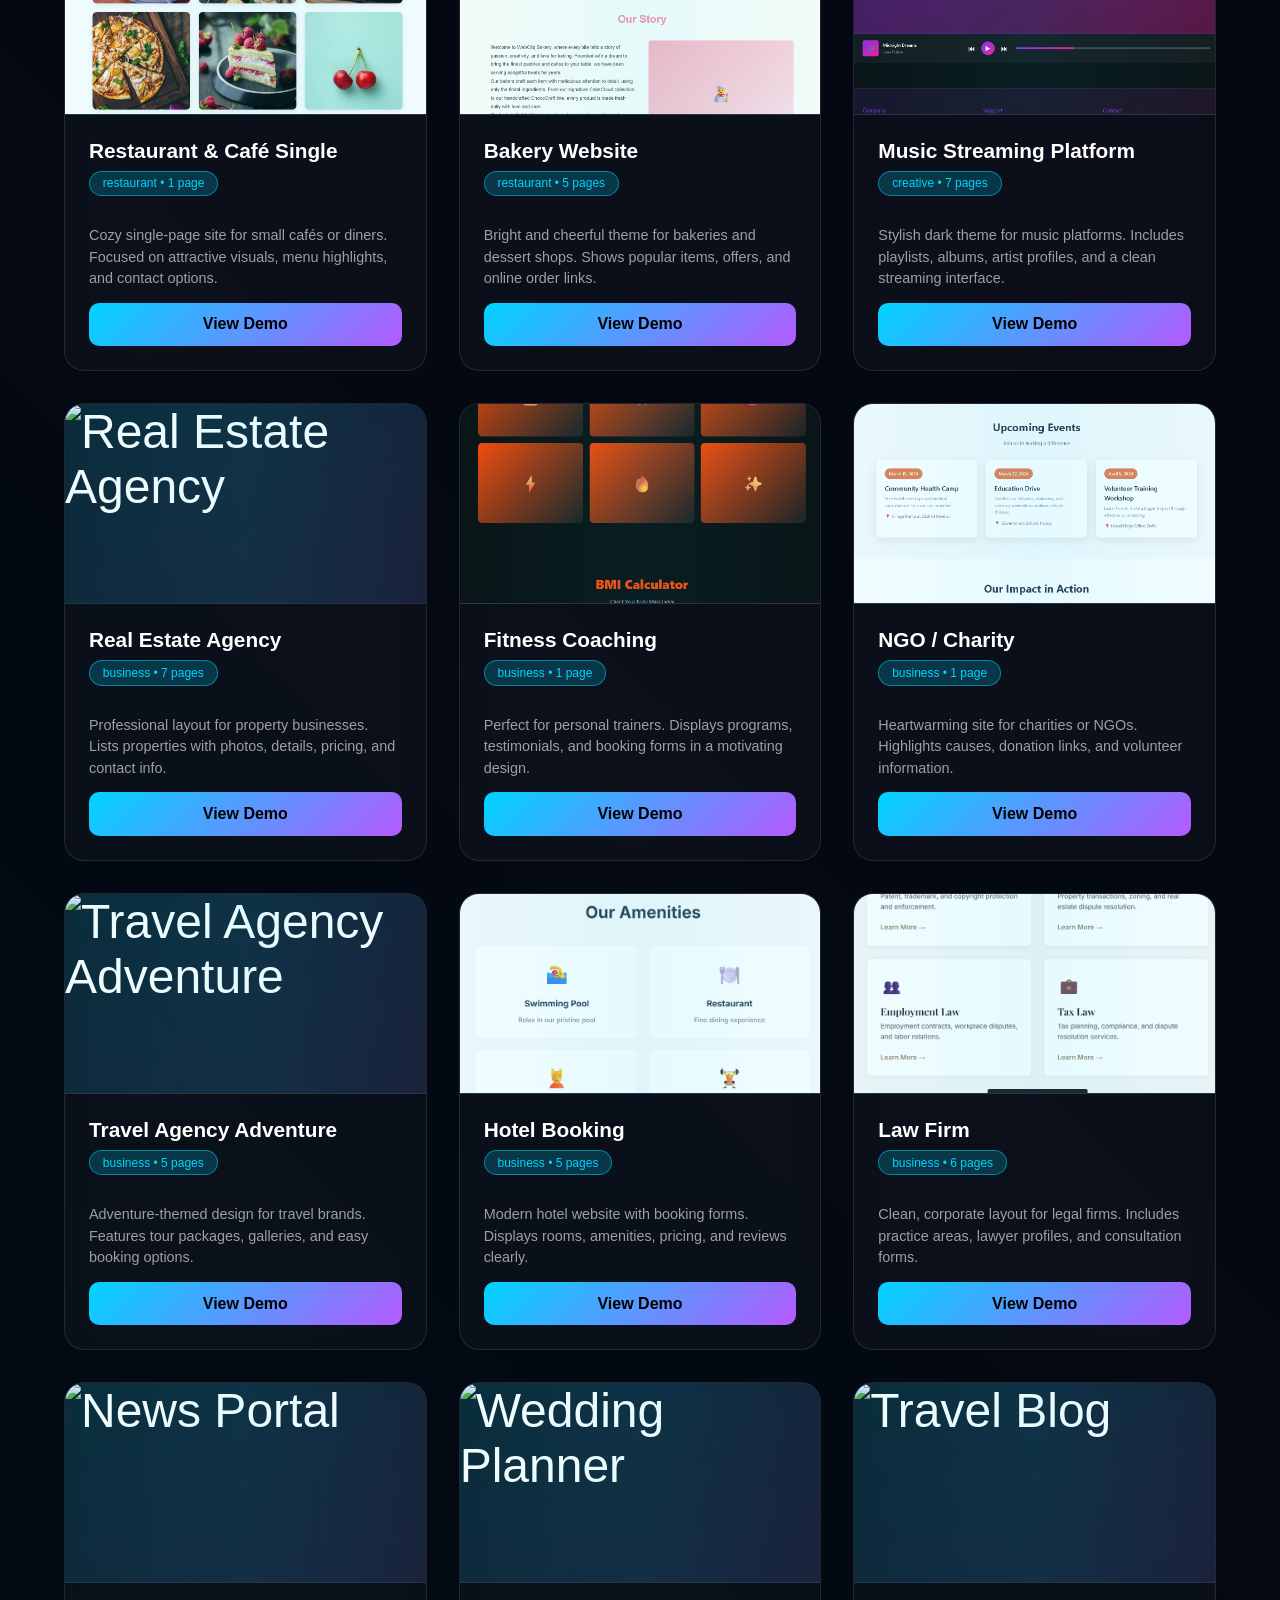
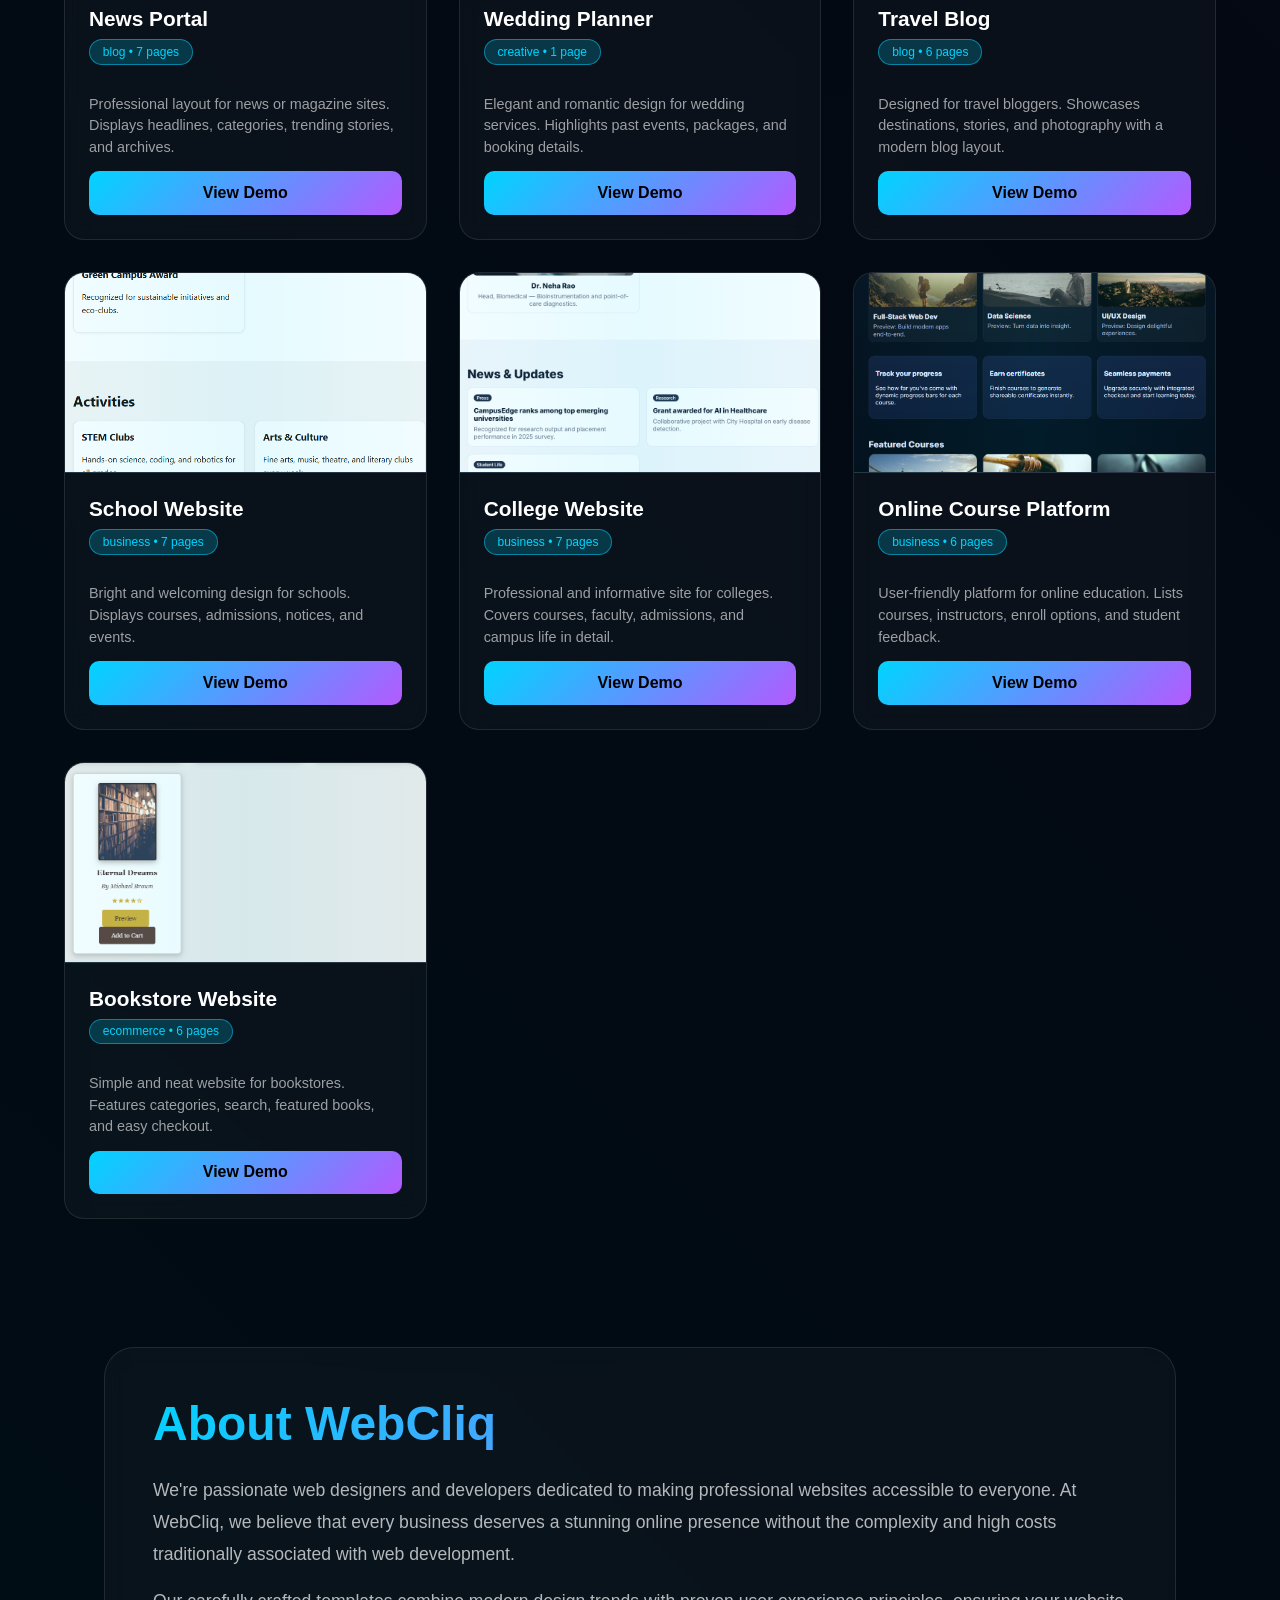
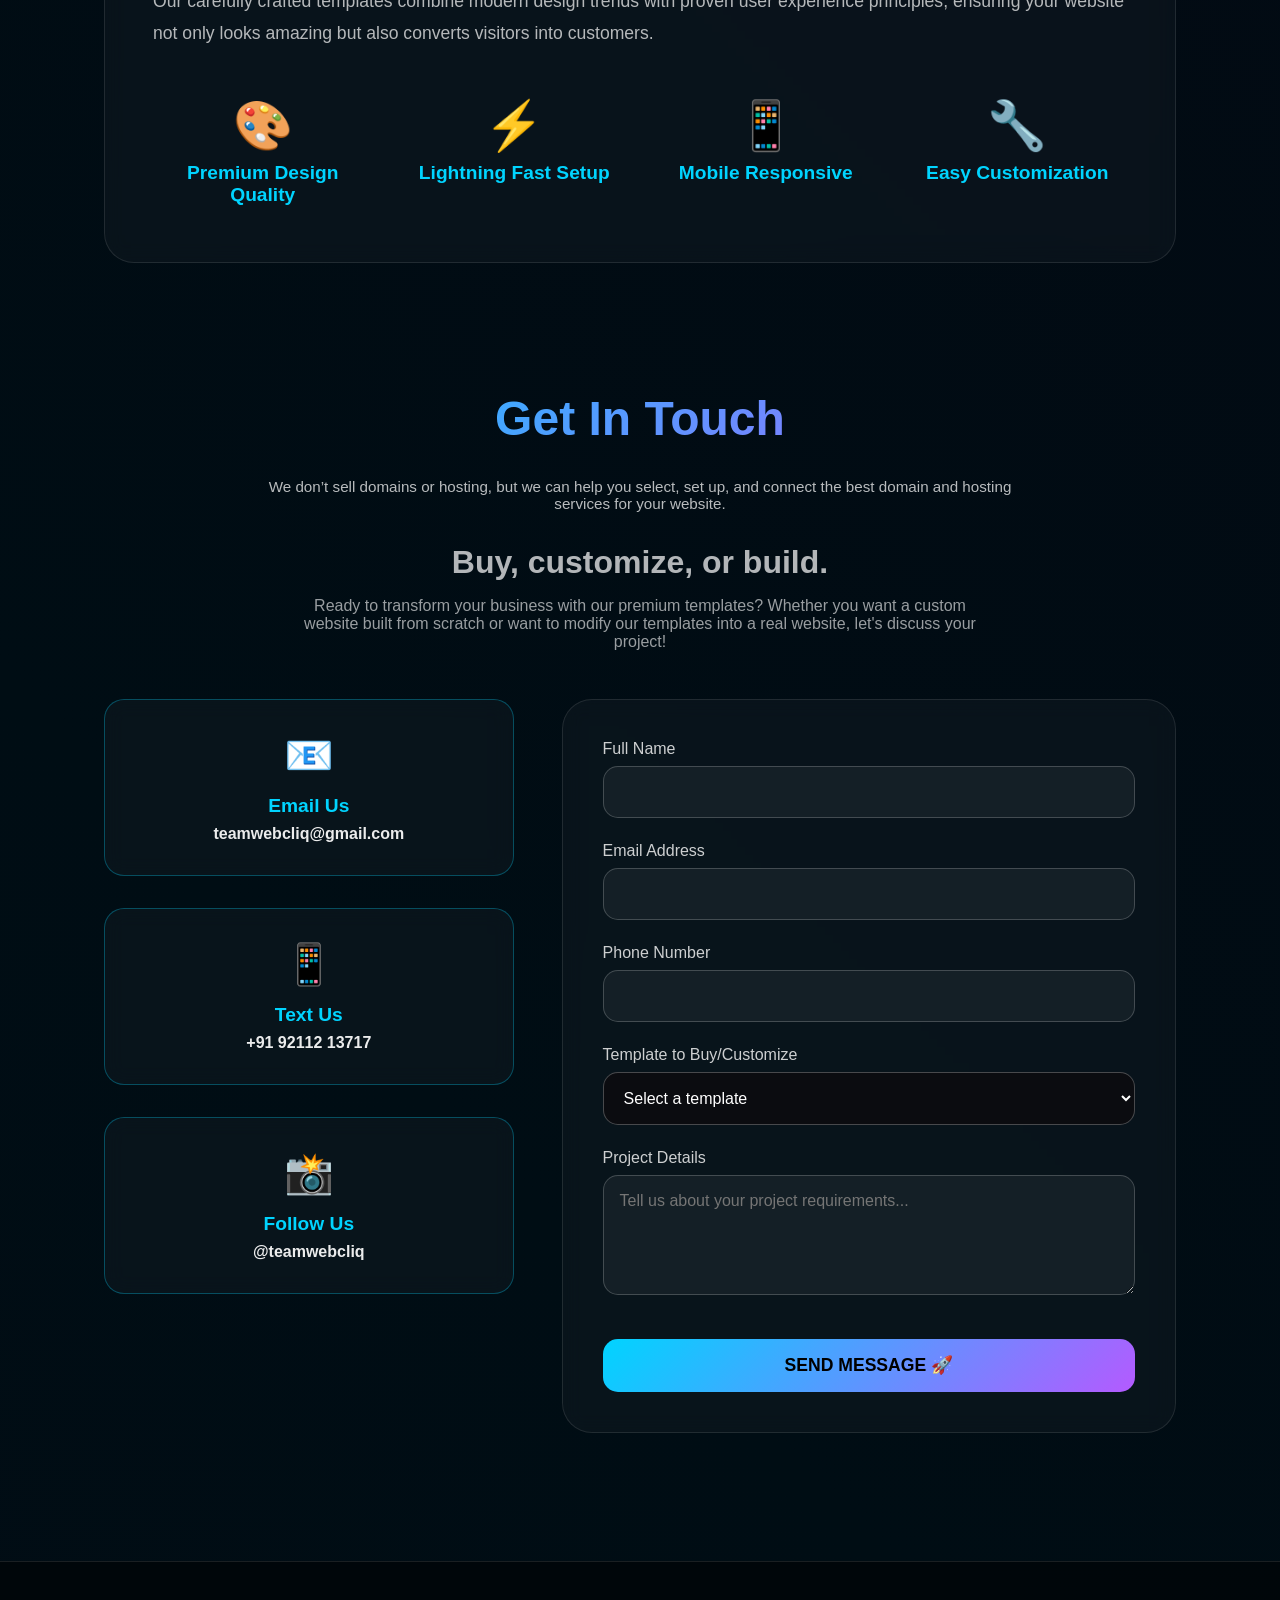
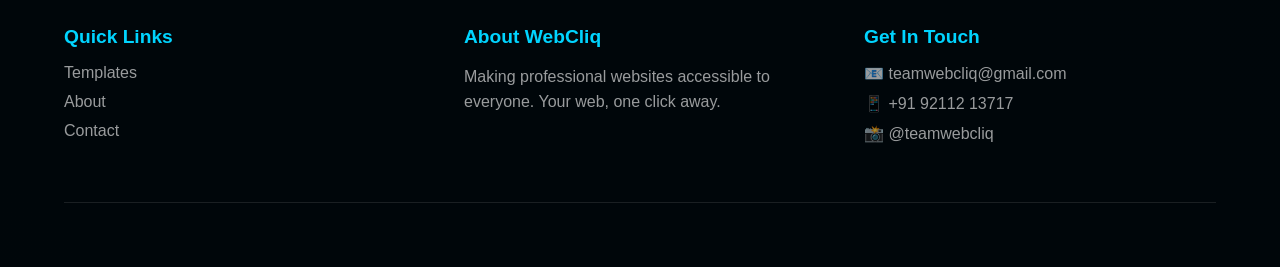
==== commit a20fb8ab: "Version 2" ====
--- a/Website/index.html
+++ b/Website/index.html
@@ -5,1132 +5,1195 @@
   <meta name="viewport" content="width=device-width, initial-scale=1.0">
   <title>WebCliq - Website Templates</title>
   <script src="/_sdk/element_sdk.js"></script>
-  <link rel="stylesheet" href="style.css">
+  <link rel="stylesheet" href="styles.css">
   <style>
-        .filter-btn:hover,
-        .filter-btn.active {
-            background: rgba(59, 130, 246, 0.2);
-            border-color: #3b82f6;
-            color: #ffffff;
-            box-shadow: 0 0 20px rgba(59, 130, 246, 0.3);
-            transform: translateY(-2px);
-        }
-
-        /* Templates Grid */
-        .templates-grid {
-            display: grid;
-            grid-template-columns: repeat(auto-fit, minmax(350px, 1fr));
-            gap: 2rem;
-            padding: 2rem 0;
-        }
-
-        .template-card {
-            background: rgba(15, 23, 42, 0.7);
-            border: 1px solid rgba(59, 130, 246, 0.2);
-            border-radius: 20px;
-            overflow: hidden;
-            transition: all 0.5s cubic-bezier(0.4, 0, 0.2, 1);
-            backdrop-filter: blur(25px);
-            position: relative;
-            transform-style: preserve-3d;
-        }
-
-        .template-card::before {
-            content: '';
-            position: absolute;
-            top: 0;
-            left: 0;
-            right: 0;
-            bottom: 0;
-            background: linear-gradient(135deg, rgba(59, 130, 246, 0.15), rgba(139, 92, 246, 0.15));
-            opacity: 0;
-            transition: all 0.4s ease;
-            pointer-events: none;
-            border-radius: 20px;
-        }
-
-        .template-card::after {
-            content: '';
-            position: absolute;
-            top: -2px;
-            left: -2px;
-            right: -2px;
-            bottom: -2px;
-            background: linear-gradient(45deg, #3b82f6, #8b5cf6, #10b981, #3b82f6);
-            border-radius: 22px;
-            opacity: 0;
-            z-index: -1;
-            transition: opacity 0.4s ease;
-            animation: borderRotate 4s linear infinite;
-        }
-
-        @keyframes borderRotate {
-            0% { transform: rotate(0deg); }
-            100% { transform: rotate(360deg); }
-        }
-
-        .template-card:hover {
-            transform: translateY(-12px) rotateX(5deg);
-            border-color: transparent;
-            box-shadow: 
-                0 25px 50px rgba(59, 130, 246, 0.25),
-                0 0 0 1px rgba(59, 130, 246, 0.1);
-        }
-
-        .template-card:hover::before {
-            opacity: 1;
-        }
-
-        .template-card:hover::after {
-            opacity: 1;
-        }
-
-        .template-preview {
-            height: 200px;
-            background: linear-gradient(135deg, #0f172a, #1e293b, #334155);
-            position: relative;
-            overflow: hidden;
-        }
-
-        .template-preview::before {
-            content: '';
-            position: absolute;
-            top: 0;
-            left: 0;
-            right: 0;
-            bottom: 0;
-            background: 
-                linear-gradient(45deg, transparent 30%, rgba(59, 130, 246, 0.1) 50%, transparent 70%),
-                radial-gradient(circle at 30% 30%, rgba(139, 92, 246, 0.2) 0%, transparent 50%);
-            animation: shimmer 3s ease-in-out infinite;
-        }
-
-        @keyframes shimmer {
-            0%, 100% { opacity: 0.5; }
-            50% { opacity: 1; }
-        }
-
-        .template-preview::after {
-            content: '⚡';
-            position: absolute;
-            top: 50%;
-            left: 50%;
-            transform: translate(-50%, -50%);
-            width: 80px;
-            height: 80px;
-            background: rgba(15, 23, 42, 0.9);
-            border: 2px solid #3b82f6;
-            border-radius: 16px;
-            display: flex;
-            align-items: center;
-            justify-content: center;
-            font-size: 2rem;
-            backdrop-filter: blur(10px);
-            box-shadow: 0 8px 32px rgba(59, 130, 246, 0.3);
-        }
-
-        .template-info {
-            padding: 1.5rem;
-        }
-
-        .template-title {
-            font-size: 1.25rem;
-            font-weight: 600;
-            margin-bottom: 0.5rem;
-            color: #ffffff;
-        }
-
-        .template-category {
-            font-size: 0.875rem;
-            color: #8b5cf6;
-            margin-bottom: 1rem;
-            text-transform: uppercase;
-            letter-spacing: 0.5px;
-        }
-
-        .template-description {
-            font-size: 0.9rem;
-            color: #94a3b8;
-            margin-bottom: 1.5rem;
-            line-height: 1.5;
-        }
-
-        .view-demo-btn {
-            width: 100%;
-            padding: 0.875rem;
-            background: linear-gradient(135deg, #3b82f6, #8b5cf6, #10b981);
-            border: none;
-            border-radius: 12px;
-            color: #ffffff;
-            font-weight: 600;
-            cursor: pointer;
-            transition: all 0.4s cubic-bezier(0.4, 0, 0.2, 1);
-            position: relative;
-            overflow: hidden;
-            text-transform: uppercase;
-            letter-spacing: 0.5px;
-            font-size: 0.875rem;
-        }
-
-        .view-demo-btn::before {
-            content: '';
-            position: absolute;
-            top: 0;
-            left: -100%;
-            width: 100%;
-            height: 100%;
-            background: linear-gradient(90deg, transparent, rgba(255, 255, 255, 0.3), transparent);
-            transition: left 0.6s ease;
-        }
-
-        .view-demo-btn::after {
-            content: '';
-            position: absolute;
-            top: 50%;
-            left: 50%;
-            width: 0;
-            height: 0;
-            background: rgba(255, 255, 255, 0.2);
-            border-radius: 50%;
-            transform: translate(-50%, -50%);
-            transition: width 0.6s ease, height 0.6s ease;
-        }
-
-        .view-demo-btn:hover {
-            transform: translateY(-3px);
-            box-shadow: 
-                0 15px 35px rgba(59, 130, 246, 0.4),
-                0 5px 15px rgba(139, 92, 246, 0.2);
-            background: linear-gradient(135deg, #2563eb, #7c3aed, #059669);
-        }
-
-        .view-demo-btn:hover::before {
-            left: 100%;
-        }
-
-        .view-demo-btn:hover::after {
-            width: 300px;
-            height: 300px;
-        }
-
-        .view-demo-btn:active {
-            transform: translateY(-1px);
-        }
-
-        /* About Section */
-        .about {
-            padding: 4rem 0;
-            background: linear-gradient(135deg, rgba(30, 41, 59, 0.6), rgba(15, 23, 42, 0.8));
-            border-top: 1px solid rgba(59, 130, 246, 0.2);
-            margin-top: 4rem;
-        }
-
-        .about-content {
-            display: grid;
-            grid-template-columns: 1fr 1fr;
-            gap: 4rem;
-            align-items: center;
-        }
-
-        .about-text {
-            display: flex;
-            flex-direction: column;
-            gap: 1.5rem;
-        }
-
-        .about-title {
-            font-size: 2.5rem;
-            font-weight: 700;
-            background: linear-gradient(135deg, #ffffff, #3b82f6);
-            -webkit-background-clip: text;
-            -webkit-text-fill-color: transparent;
-            background-clip: text;
-            margin-bottom: 1rem;
-        }
-
-        .about-description {
-            font-size: 1.1rem;
-            color: #94a3b8;
-            line-height: 1.7;
-            margin-bottom: 1.5rem;
-        }
-
-        .about-features {
-            display: flex;
-            flex-direction: column;
-            gap: 1rem;
-        }
-
-        .feature-item {
-            display: flex;
-            align-items: center;
-            gap: 1rem;
-            padding: 1rem;
-            background: rgba(15, 23, 42, 0.6);
-            border: 1px solid rgba(59, 130, 246, 0.2);
-            border-radius: 12px;
-            backdrop-filter: blur(10px);
-            transition: all 0.3s ease;
-        }
-
-        .feature-item:hover {
-            border-color: #3b82f6;
-            box-shadow: 0 8px 25px rgba(59, 130, 246, 0.2);
-            transform: translateX(10px);
-        }
-
-        .feature-icon {
-            font-size: 1.5rem;
-            width: 50px;
-            height: 50px;
-            display: flex;
-            align-items: center;
-            justify-content: center;
-            background: linear-gradient(135deg, #3b82f6, #8b5cf6);
-            border-radius: 10px;
-            flex-shrink: 0;
-        }
-
-        .feature-text {
-            color: #ffffff;
-            font-weight: 500;
-        }
-
-        .about-visual {
-            position: relative;
-            display: flex;
-            align-items: center;
-            justify-content: center;
-        }
-
-        .about-graphic {
-            width: 300px;
-            height: 300px;
-            background: linear-gradient(135deg, rgba(59, 130, 246, 0.2), rgba(139, 92, 246, 0.2));
-            border-radius: 50%;
-            display: flex;
-            align-items: center;
-            justify-content: center;
-            position: relative;
-            backdrop-filter: blur(20px);
-            border: 1px solid rgba(59, 130, 246, 0.3);
-            animation: aboutFloat 6s ease-in-out infinite;
-        }
-
-        .about-graphic::before {
-            content: '';
-            position: absolute;
-            top: -20px;
-            left: -20px;
-            right: -20px;
-            bottom: -20px;
-            background: linear-gradient(45deg, #3b82f6, #8b5cf6, #10b981, #3b82f6);
-            border-radius: 50%;
-            opacity: 0.3;
-            z-index: -1;
-            animation: aboutRotate 10s linear infinite;
-        }
-
-        .about-graphic-content {
-            text-align: center;
-            color: #ffffff;
-        }
-
-        .about-graphic-icon {
-            font-size: 4rem;
-            margin-bottom: 1rem;
-            display: block;
-        }
-
-        .about-graphic-text {
-            font-size: 1.2rem;
-            font-weight: 600;
-            background: linear-gradient(135deg, #3b82f6, #8b5cf6);
-            -webkit-background-clip: text;
-            -webkit-text-fill-color: transparent;
-            background-clip: text;
-        }
-
-        @keyframes aboutFloat {
-            0%, 100% { transform: translateY(0px); }
-            50% { transform: translateY(-20px); }
-        }
-
-        @keyframes aboutRotate {
-            0% { transform: rotate(0deg); }
-            100% { transform: rotate(360deg); }
-        }
-
-        /* Contact Section */
-        .contact {
-            padding: 4rem 0;
-            background: linear-gradient(135deg, rgba(15, 23, 42, 0.8), rgba(30, 41, 59, 0.6));
-            border-top: 1px solid rgba(59, 130, 246, 0.2);
-        }
-
-        .contact-content {
-            display: grid;
-            grid-template-columns: 1fr 1fr;
-            gap: 4rem;
-            align-items: start;
-        }
-
-        .contact-title {
-            font-size: 2.5rem;
-            font-weight: 700;
-            margin-bottom: 1rem;
-            background: linear-gradient(135deg, #ffffff, #3b82f6);
-            -webkit-background-clip: text;
-            -webkit-text-fill-color: transparent;
-            background-clip: text;
-        }
-
-        .contact-subtitle {
-            font-size: 1.1rem;
-            color: #94a3b8;
-            margin-bottom: 2rem;
-            line-height: 1.6;
-        }
-
-        .contact-details {
-            display: flex;
-            flex-direction: column;
-            gap: 1.5rem;
-        }
-
-        .contact-item {
-            display: flex;
-            align-items: center;
-            gap: 1rem;
-            padding: 1rem;
-            background: rgba(15, 23, 42, 0.6);
-            border: 1px solid rgba(59, 130, 246, 0.2);
-            border-radius: 12px;
-            backdrop-filter: blur(10px);
-            transition: all 0.3s ease;
-        }
-
-        .contact-item:hover {
-            border-color: #3b82f6;
-            box-shadow: 0 8px 25px rgba(59, 130, 246, 0.2);
-            transform: translateY(-2px);
-        }
-
-        .contact-icon {
-            font-size: 1.5rem;
-            width: 50px;
-            height: 50px;
-            display: flex;
-            align-items: center;
-            justify-content: center;
-            background: linear-gradient(135deg, #3b82f6, #8b5cf6);
-            border-radius: 10px;
-        }
-
-        .contact-text h4 {
-            color: #ffffff;
-            margin-bottom: 0.25rem;
-            font-weight: 600;
-        }
-
-        .contact-link {
-            color: #3b82f6;
-            text-decoration: none;
-            transition: color 0.3s ease;
-        }
-
-        .contact-link:hover {
-            color: #8b5cf6;
-        }
-
-        .contact-form-container {
-            background: rgba(15, 23, 42, 0.7);
-            border: 1px solid rgba(59, 130, 246, 0.2);
-            border-radius: 20px;
-            padding: 2rem;
-            backdrop-filter: blur(20px);
-        }
-
-        .contact-form {
-            display: flex;
-            flex-direction: column;
-            gap: 1.5rem;
-        }
-
-        .form-group {
-            display: flex;
-            flex-direction: column;
-            gap: 0.5rem;
-        }
-
-        .form-group label {
-            color: #ffffff;
-            font-weight: 500;
-            font-size: 0.9rem;
-        }
-
-        .form-group input,
-        .form-group select,
-        .form-group textarea {
-            padding: 0.875rem;
-            background: rgba(30, 41, 59, 0.8);
-            border: 1px solid rgba(59, 130, 246, 0.3);
-            border-radius: 8px;
-            color: #ffffff;
-            font-size: 0.9rem;
-            transition: all 0.3s ease;
-            backdrop-filter: blur(10px);
-        }
-
-        .form-group input:focus,
-        .form-group select:focus,
-        .form-group textarea:focus {
-            outline: none;
-            border-color: #3b82f6;
-            box-shadow: 0 0 0 3px rgba(59, 130, 246, 0.1);
-            background: rgba(30, 41, 59, 0.9);
-        }
-
-        .form-group input::placeholder,
-        .form-group textarea::placeholder {
-            color: #64748b;
-        }
-
-        .form-group select option {
-            background: #1e293b;
-            color: #ffffff;
-        }
-
-        .submit-btn {
-            padding: 1rem 2rem;
-            background: linear-gradient(135deg, #3b82f6, #8b5cf6, #10b981);
-            border: none;
-            border-radius: 12px;
-            color: #ffffff;
-            font-weight: 600;
-            cursor: pointer;
-            transition: all 0.4s cubic-bezier(0.4, 0, 0.2, 1);
-            position: relative;
-            overflow: hidden;
-            display: flex;
-            align-items: center;
-            justify-content: center;
-            gap: 0.5rem;
-            font-size: 1rem;
-            text-transform: uppercase;
-            letter-spacing: 0.5px;
-        }
-
-        .submit-btn::before {
-            content: '';
-            position: absolute;
-            top: 0;
-            left: -100%;
-            width: 100%;
-            height: 100%;
-            background: linear-gradient(90deg, transparent, rgba(255, 255, 255, 0.2), transparent);
-            transition: left 0.6s ease;
-        }
-
-        .submit-btn:hover {
-            transform: translateY(-3px);
-            box-shadow: 
-                0 15px 35px rgba(59, 130, 246, 0.4),
-                0 5px 15px rgba(139, 92, 246, 0.2);
-            background: linear-gradient(135deg, #2563eb, #7c3aed, #059669);
-        }
-
-        .submit-btn:hover::before {
-            left: 100%;
-        }
-
-        .submit-btn:active {
-            transform: translateY(-1px);
-        }
-
-        .btn-icon {
-            font-size: 1.2rem;
-        }
-
-        /* Responsive Design */
-        @media (max-width: 768px) {
-            .hero-title {
-                font-size: 2.5rem;
-            }
-            
-            .container {
-                padding: 0 1rem;
-            }
-            
-            .templates-grid {
-                grid-template-columns: 1fr;
-                gap: 1.5rem;
-            }
-            
-            .filter-buttons {
-                gap: 0.5rem;
-            }
-            
-            .filter-btn {
-                padding: 0.5rem 1rem;
-                font-size: 0.8rem;
-            }
-
-            .contact-content {
-                grid-template-columns: 1fr;
-                gap: 2rem;
-            }
-
-            .contact-title {
-                font-size: 2rem;
-            }
-
-            .contact-form-container {
-                padding: 1.5rem;
-            }
-
-            .about-content {
-                grid-template-columns: 1fr;
-                gap: 2rem;
-            }
-
-            .about-title {
-                font-size: 2rem;
-            }
-
-            .about-graphic {
-                width: 250px;
-                height: 250px;
-            }
-
-            .about-graphic-icon {
-                font-size: 3rem;
-            }
-        }
-
-        /* Modal Styles */
-        .modal-overlay {
-            position: fixed;
-            top: 0;
-            left: 0;
-            width: 100%;
-            height: 100%;
-            background: rgba(0, 0, 0, 0.9);
-            backdrop-filter: blur(20px);
-            z-index: 2000;
-            display: flex;
-            align-items: center;
-            justify-content: center;
-            opacity: 0;
-            visibility: hidden;
-            transition: all 0.3s ease;
-        }
-
-        .modal-overlay.active {
-            opacity: 1;
-            visibility: visible;
-        }
-
-        .modal-content {
-            background: rgba(15, 23, 42, 0.95);
-            border: 1px solid rgba(59, 130, 246, 0.3);
-            border-radius: 20px;
-            padding: 2rem;
-            max-width: 90vw;
-            max-height: 90vh;
-            width: 800px;
-            position: relative;
-            backdrop-filter: blur(30px);
-            box-shadow: 0 25px 50px rgba(59, 130, 246, 0.3);
-            transform: scale(0.9);
-            transition: transform 0.3s ease;
-        }
-
-        .modal-overlay.active .modal-content {
-            transform: scale(1);
-        }
-
-        .modal-header {
-            display: flex;
-            justify-content: space-between;
-            align-items: center;
-            margin-bottom: 1.5rem;
-            padding-bottom: 1rem;
-            border-bottom: 1px solid rgba(59, 130, 246, 0.2);
-        }
-
-        .modal-title {
-            font-size: 1.5rem;
-            font-weight: 700;
-            color: #ffffff;
-            background: linear-gradient(135deg, #3b82f6, #8b5cf6);
-            -webkit-background-clip: text;
-            -webkit-text-fill-color: transparent;
-            background-clip: text;
-        }
-
-        .modal-close {
-            background: rgba(239, 68, 68, 0.2);
-            border: 1px solid rgba(239, 68, 68, 0.3);
-            border-radius: 50%;
-            width: 40px;
-            height: 40px;
-            display: flex;
-            align-items: center;
-            justify-content: center;
-            color: #ef4444;
-            cursor: pointer;
-            transition: all 0.3s ease;
-            font-size: 1.2rem;
-        }
-
-        .modal-close:hover {
-            background: rgba(239, 68, 68, 0.3);
-            border-color: #ef4444;
-            transform: scale(1.1);
-        }
-
-        .slider-container {
-            position: relative;
-            width: 100%;
-            height: auto;
-            border-radius: 12px;
-            overflow: visible;
-            background: linear-gradient(135deg, #0f172a, #1e293b);
-            border: 1px solid rgba(59, 130, 246, 0.2);
-        }
-
-        .slider-track {
-            display: flex;
-            height: 100%;
-            transition: transform 0.5s cubic-bezier(0.4, 0, 0.2, 1);
-        }
-
-        .slide {
-            min-width: 100%;
-            height: 100%;
-            display: flex;
-            align-items: center;
-            justify-content: center;
-            position: relative;
-            background: linear-gradient(135deg, #0f172a, #1e293b, #334155);
-        }
-
-        .slide::before {
-            content: '';
-            position: absolute;
-            top: 0;
-            left: 0;
-            right: 0;
-            bottom: 0;
-            background: 
-                linear-gradient(45deg, transparent 30%, rgba(59, 130, 246, 0.1) 50%, transparent 70%),
-                radial-gradient(circle at 30% 30%, rgba(139, 92, 246, 0.2) 0%, transparent 50%);
-            animation: shimmer 3s ease-in-out infinite;
-        }
-
-        .slide-content {
-            text-align: center;
-            color: #ffffff;
-            z-index: 1;
-            position: relative;
-        }
-
-        .slide-number {
-            font-size: 3rem;
-            font-weight: 800;
-            background: linear-gradient(135deg, #3b82f6, #8b5cf6);
-            -webkit-background-clip: text;
-            -webkit-text-fill-color: transparent;
-            background-clip: text;
-            margin-bottom: 0.5rem;
-        }
-
-        .slide-title {
-            font-size: 1.2rem;
-            font-weight: 600;
-            color: #94a3b8;
-            margin-bottom: 0.5rem;
-        }
-
-        .slide-description {
-            font-size: 0.9rem;
-            color: #64748b;
-            max-width: 300px;
-            margin: 0 auto;
-        }
-
-        .slider-nav {
-            position: absolute;
-            top: 50%;
-            transform: translateY(-50%);
-            background: rgba(15, 23, 42, 0.8);
-            border: 1px solid rgba(59, 130, 246, 0.3);
-            border-radius: 50%;
-            width: 50px;
-            height: 50px;
-            display: flex;
-            align-items: center;
-            justify-content: center;
-            color: #3b82f6;
-            cursor: pointer;
-            transition: all 0.3s ease;
-            backdrop-filter: blur(10px);
-            font-size: 1.2rem;
-        }
-
-        .slider-nav:hover {
-            background: rgba(59, 130, 246, 0.2);
-            border-color: #3b82f6;
-            transform: translateY(-50%) scale(1.1);
-        }
-
-        .slider-nav.prev {
-            left: 15px;
-        }
-
-        .slider-nav.next {
-            right: 15px;
-        }
-
-        .slider-dots {
-            display: flex;
-            justify-content: center;
-            gap: 0.5rem;
-            margin-top: 1.5rem;
-        }
-
-        .slider-dot {
-            width: 12px;
-            height: 12px;
-            border-radius: 50%;
-            background: rgba(59, 130, 246, 0.3);
-            cursor: pointer;
-            transition: all 0.3s ease;
-        }
-
-        .slider-dot.active {
-            background: #3b82f6;
-            transform: scale(1.2);
-        }
-
-        .template-info-modal {
-            margin-top: 1.5rem;
-            padding-top: 1.5rem;
-            border-top: 1px solid rgba(59, 130, 246, 0.2);
-        }
-
-        .template-category-modal {
-            font-size: 0.875rem;
-            color: #8b5cf6;
-            text-transform: uppercase;
-            letter-spacing: 0.5px;
-            margin-bottom: 0.5rem;
-        }
-
-        .template-description-modal {
-            color: #94a3b8;
-            line-height: 1.6;
-            margin-bottom: 1rem;
-        }
-
-        .template-pages-info {
-            display: flex;
-            align-items: center;
-            gap: 0.5rem;
-            color: #3b82f6;
-            font-weight: 600;
-            margin-bottom: 1rem;
-        }
-
-        /* Loading Animation */
-        .fade-in {
-            animation: fadeIn 0.6s ease-out forwards;
-        }
-
-        @keyframes fadeIn {
-            from {
-                opacity: 0;
-                transform: translateY(20px);
-            }
-            to {
-                opacity: 1;
-                transform: translateY(0);
-            }
-        }
-
-        @keyframes slideIn {
-            from {
-                opacity: 0;
-                transform: translateX(100%);
-            }
-            to {
-                opacity: 1;
-                transform: translateX(0);
-            }
-        }
-
-        @keyframes slideOut {
-            from {
-                opacity: 1;
-                transform: translateX(0);
-            }
-            to {
-                opacity: 0;
-                transform: translateX(100%);
-            }
-        }
-    </style>
-  <style>@view-transition { navigation: auto; }</style>
+    * {
+      margin: 0;
+      padding: 0;
+      box-sizing: border-box;
+    }
+
+    body {
+      box-sizing: border-box;
+      font-family: 'Inter', -apple-system, BlinkMacSystemFont, 'Segoe UI', sans-serif;
+      background: linear-gradient(45deg, #000000, #0a0a1a, #000d14, #0a0010);
+      background-size: 400% 400%;
+      animation: gradientShift 15s ease infinite;
+      color: #ffffff;
+      overflow-x: hidden;
+      width: 100%;
+    }
+
+    @keyframes gradientShift {
+      0% { background-position: 0% 50%; }
+      50% { background-position: 100% 50%; }
+      100% { background-position: 0% 50%; }
+    }
+
+    .background-effects {
+      position: fixed;
+      top: 0;
+      left: 0;
+      width: 100%;
+      height: 100%;
+      pointer-events: none;
+      z-index: 0;
+      overflow: hidden;
+    }
+
+    .glow-orb {
+      position: absolute;
+      border-radius: 50%;
+      filter: blur(80px);
+      opacity: 0.3;
+      animation: float 20s infinite ease-in-out;
+    }
+
+    .orb-1 {
+      width: 400px;
+      height: 400px;
+      background: #00d4ff;
+      top: -200px;
+      left: -200px;
+      animation-delay: 0s;
+    }
+
+    .orb-2 {
+      width: 350px;
+      height: 350px;
+      background: #b45aff;
+      bottom: -150px;
+      right: -150px;
+      animation-delay: 5s;
+    }
+
+    .orb-3 {
+      width: 300px;
+      height: 300px;
+      background: #00d4ff;
+      top: 50%;
+      right: 20%;
+      animation-delay: 10s;
+    }
+
+    @keyframes float {
+      0%, 100% { transform: translate(0, 0) scale(1); }
+      25% { transform: translate(30px, -30px) scale(1.1); }
+      50% { transform: translate(-20px, 20px) scale(0.9); }
+      75% { transform: translate(40px, 10px) scale(1.05); }
+    }
+
+    .shooting-star {
+      position: absolute;
+      width: 1.5px;
+      height: 1.5px;
+      background: rgba(255, 255, 255, 0.6);
+      border-radius: 50%;
+      box-shadow: 0 0 2px rgba(255, 255, 255, 0.3);
+      opacity: 0;
+      animation: shoot linear infinite;
+    }
+
+    @keyframes shoot {
+      0% {
+        opacity: 0;
+        transform: translateY(0);
+      }
+      10% {
+        opacity: 0.4;
+      }
+      50% {
+        opacity: 0.6;
+      }
+      90% {
+        opacity: 0.3;
+      }
+      100% {
+        opacity: 0;
+        transform: translateY(-100%);
+      }
+    }
+
+    .shooting-star:nth-child(4) {
+      left: 10%;
+      bottom: 0;
+      animation-duration: 3s;
+      animation-delay: 0s;
+    }
+
+    .shooting-star:nth-child(5) {
+      left: 25%;
+      bottom: 0;
+      animation-duration: 3.5s;
+      animation-delay: 1.2s;
+    }
+
+    .shooting-star:nth-child(6) {
+      left: 45%;
+      bottom: 0;
+      animation-duration: 2.8s;
+      animation-delay: 2.5s;
+    }
+
+    .shooting-star:nth-child(7) {
+      left: 60%;
+      bottom: 0;
+      animation-duration: 3.2s;
+      animation-delay: 0.8s;
+    }
+
+    .shooting-star:nth-child(8) {
+      left: 75%;
+      bottom: 0;
+      animation-duration: 3.6s;
+      animation-delay: 1.8s;
+    }
+
+    .shooting-star:nth-child(9) {
+      left: 90%;
+      bottom: 0;
+      animation-duration: 3.3s;
+      animation-delay: 3s;
+    }
+
+    .shooting-star:nth-child(10) {
+      left: 15%;
+      bottom: 0;
+      animation-duration: 2.9s;
+      animation-delay: 4s;
+    }
+
+    .shooting-star:nth-child(11) {
+      left: 35%;
+      bottom: 0;
+      animation-duration: 3.4s;
+      animation-delay: 2s;
+    }
+
+    .shooting-star:nth-child(12) {
+      left: 55%;
+      bottom: 0;
+      animation-duration: 3.1s;
+      animation-delay: 3.5s;
+    }
+
+    .shooting-star:nth-child(13) {
+      left: 70%;
+      bottom: 0;
+      animation-duration: 3.7s;
+      animation-delay: 1.5s;
+    }
+
+    .main-wrapper {
+      position: relative;
+      z-index: 1;
+      width: 100%;
+    }
+
+    header {
+      padding: 2rem 5%;
+      display: flex;
+      justify-content: space-between;
+      align-items: center;
+      backdrop-filter: blur(10px);
+      background: rgba(0, 0, 0, 0.3);
+      border-bottom: 1px solid rgba(0, 212, 255, 0.1);
+      position: sticky;
+      top: 0;
+      z-index: 100;
+    }
+
+    .logo-section {
+      display: flex;
+      align-items: center;
+      gap: 1rem;
+    }
+
+    .logo-circle {
+      width: 60px;
+      height: 60px;
+      border-radius: 50%;
+      background: linear-gradient(135deg, #00d4ff, #b45aff);
+      display: flex;
+      align-items: center;
+      justify-content: center;
+      font-weight: 900;
+      font-size: 1.8rem;
+      color: #000;
+      box-shadow: 0 0 30px rgba(0, 212, 255, 0.6);
+      animation: pulse 3s infinite;
+    }
+
+    @keyframes pulse {
+      0%, 100% { box-shadow: 0 0 30px rgba(0, 212, 255, 0.6); }
+      50% { box-shadow: 0 0 50px rgba(180, 90, 255, 0.8); }
+    }
+
+    .logo-text {
+      display: flex;
+      flex-direction: column;
+    }
+
+    .logo-text h1 {
+      font-size: 1.8rem;
+      font-weight: 700;
+      background: linear-gradient(135deg, #00d4ff, #b45aff);
+      -webkit-background-clip: text;
+      -webkit-text-fill-color: transparent;
+      background-clip: text;
+    }
+
+    .logo-text p {
+      font-size: 0.9rem;
+      color: rgba(255, 255, 255, 0.6);
+    }
+
+    nav {
+      display: flex;
+      gap: 2rem;
+    }
+
+    nav a {
+      color: rgba(255, 255, 255, 0.8);
+      text-decoration: none;
+      font-weight: 500;
+      transition: all 0.3s ease;
+      position: relative;
+    }
+
+    nav a::after {
+      content: '';
+      position: absolute;
+      bottom: -5px;
+      left: 0;
+      width: 0;
+      height: 2px;
+      background: linear-gradient(90deg, #00d4ff, #b45aff);
+      transition: width 0.3s ease;
+    }
+
+    nav a:hover {
+      color: #00d4ff;
+    }
+
+    nav a:hover::after {
+      width: 100%;
+    }
+
+    .mobile-menu-toggle {
+      display: none;
+      flex-direction: column;
+      gap: 4px;
+      cursor: pointer;
+      padding: 0.5rem;
+      background: rgba(255, 255, 255, 0.05);
+      border: 1px solid rgba(0, 212, 255, 0.3);
+      border-radius: 10px;
+      transition: all 0.3s ease;
+    }
+
+    .mobile-menu-toggle:hover {
+      background: rgba(0, 212, 255, 0.1);
+      border-color: #00d4ff;
+    }
+
+    .menu-dot {
+      width: 8px;
+      height: 8px;
+      background: #00d4ff;
+      border-radius: 50%;
+      transition: all 0.4s ease;
+      box-shadow: 0 0 10px rgba(0, 212, 255, 0.6);
+    }
+
+    .mobile-menu-toggle.active .menu-dot:nth-child(1) {
+      transform: translateY(12px) rotate(45deg);
+      width: 20px;
+      height: 3px;
+      border-radius: 2px;
+    }
+
+    .mobile-menu-toggle.active .menu-dot:nth-child(2) {
+      opacity: 0;
+      transform: scale(0);
+    }
+
+    .mobile-menu-toggle.active .menu-dot:nth-child(3) {
+      transform: translateY(-12px) rotate(-45deg);
+      width: 20px;
+      height: 3px;
+      border-radius: 2px;
+    }
+
+    .mobile-nav {
+      display: none;
+      position: absolute;
+      top: 100%;
+      left: 0;
+      width: 100%;
+      background: rgba(0, 0, 0, 0.95);
+      backdrop-filter: blur(20px);
+      border-top: 1px solid rgba(0, 212, 255, 0.3);
+      padding: 0;
+      max-height: 0;
+      overflow: hidden;
+      transition: all 0.4s ease;
+      z-index: 99;
+    }
+
+    .mobile-nav.active {
+      max-height: 300px;
+      padding: 1.5rem 0;
+    }
+
+    .mobile-nav a {
+      display: block;
+      padding: 1rem 5%;
+      color: rgba(255, 255, 255, 0.8);
+      text-decoration: none;
+      font-weight: 500;
+      transition: all 0.3s ease;
+      border-left: 3px solid transparent;
+    }
+
+    .mobile-nav a:hover {
+      color: #00d4ff;
+      background: rgba(0, 212, 255, 0.1);
+      border-left-color: #00d4ff;
+      padding-left: 8%;
+    }
+
+    .hero {
+      padding: 6rem 5% 4rem;
+      text-align: center;
+    }
+
+    .hero h2 {
+      font-size: 4rem;
+      font-weight: 900;
+      margin-bottom: 1rem;
+      background: linear-gradient(135deg, #00d4ff, #b45aff, #00d4ff);
+      -webkit-background-clip: text;
+      -webkit-text-fill-color: transparent;
+      background-clip: text;
+      background-size: 200% auto;
+      animation: gradient 3s linear infinite;
+    }
+
+    @keyframes gradient {
+      0% { background-position: 0% center; }
+      100% { background-position: 200% center; }
+    }
+
+    .hero p {
+      font-size: 1.3rem;
+      color: rgba(255, 255, 255, 0.7);
+      max-width: 600px;
+      margin: 0 auto;
+    }
+
+    .filters {
+      padding: 2rem 5%;
+      display: flex;
+      justify-content: center;
+      gap: 1rem;
+      flex-wrap: wrap;
+    }
+
+    .filter-btn {
+      padding: 0.7rem 1.5rem;
+      background: rgba(255, 255, 255, 0.05);
+      border: 1px solid rgba(0, 212, 255, 0.3);
+      border-radius: 30px;
+      color: rgba(255, 255, 255, 0.8);
+      cursor: pointer;
+      transition: all 0.3s ease;
+      font-weight: 500;
+      backdrop-filter: blur(10px);
+    }
+
+    .filter-btn:hover,
+    .filter-btn.active {
+      background: rgba(0, 212, 255, 0.2);
+      border-color: #00d4ff;
+      color: #00d4ff;
+      box-shadow: 0 0 20px rgba(0, 212, 255, 0.4);
+      transform: translateY(-2px);
+    }
+
+    .templates-grid {
+      padding: 2rem 5% 4rem;
+      display: grid;
+      grid-template-columns: repeat(auto-fill, minmax(300px, 1fr));
+      gap: 2rem;
+      max-width: 1400px;
+      margin: 0 auto;
+    }
+
+    .template-card {
+      background: rgba(255, 255, 255, 0.03);
+      border: 1px solid rgba(255, 255, 255, 0.1);
+      border-radius: 20px;
+      overflow: hidden;
+      transition: all 0.4s ease;
+      backdrop-filter: blur(10px);
+      cursor: pointer;
+    }
+
+    .template-card:hover {
+      transform: translateY(-10px);
+      border-color: #00d4ff;
+      box-shadow: 0 10px 40px rgba(0, 212, 255, 0.3);
+      background: rgba(255, 255, 255, 0.05);
+    }
+
+    .template-preview {
+      width: 100%;
+      height: 200px;
+      background: linear-gradient(135deg, rgba(0, 212, 255, 0.1), rgba(180, 90, 255, 0.1));
+      display: flex;
+      align-items: center;
+      justify-content: center;
+      font-size: 3rem;
+      border-bottom: 1px solid rgba(255, 255, 255, 0.1);
+      position: relative;
+      overflow: hidden;
+    }
+
+    .template-preview::before {
+      content: '';
+      position: absolute;
+      top: -50%;
+      left: -50%;
+      width: 200%;
+      height: 200%;
+      background: linear-gradient(45deg, transparent, rgba(0, 212, 255, 0.1), transparent);
+      transform: rotate(45deg);
+      transition: all 0.6s ease;
+    }
+
+    .template-card:hover .template-preview::before {
+      left: 100%;
+    }
+
+    .template-info {
+      padding: 1.5rem;
+    }
+
+    .template-info h3 {
+      font-size: 1.3rem;
+      margin-bottom: 0.5rem;
+      color: #ffffff;
+    }
+
+    .template-category {
+      display: inline-block;
+      padding: 0.3rem 0.8rem;
+      background: rgba(0, 212, 255, 0.2);
+      border: 1px solid rgba(0, 212, 255, 0.5);
+      border-radius: 15px;
+      font-size: 0.75rem;
+      color: #00d4ff;
+      margin-bottom: 1rem;
+    }
+
+    .view-demo-btn {
+      width: 100%;
+      padding: 0.8rem;
+      background: linear-gradient(135deg, #00d4ff, #b45aff);
+      border: none;
+      border-radius: 10px;
+      color: #000;
+      font-weight: 700;
+      cursor: pointer;
+      transition: all 0.3s ease;
+      font-size: 1rem;
+    }
+
+    .view-demo-btn:hover {
+      transform: scale(1.05);
+      box-shadow: 0 5px 20px rgba(0, 212, 255, 0.5);
+    }
+
+    .about-section {
+      padding: 4rem 5%;
+      max-width: 1200px;
+      margin: 0 auto;
+    }
+
+    .glass-card {
+      background: rgba(255, 255, 255, 0.03);
+      border: 1px solid rgba(255, 255, 255, 0.1);
+      border-radius: 30px;
+      padding: 3rem;
+      backdrop-filter: blur(10px);
+    }
+
+    .about-section h2 {
+      font-size: 3rem;
+      margin-bottom: 1.5rem;
+      background: linear-gradient(135deg, #00d4ff, #b45aff);
+      -webkit-background-clip: text;
+      -webkit-text-fill-color: transparent;
+      background-clip: text;
+    }
+
+    .about-section p {
+      font-size: 1.1rem;
+      line-height: 1.8;
+      color: rgba(255, 255, 255, 0.7);
+    }
+
+    .contact-section {
+      padding: 4rem 5%;
+      max-width: 1200px;
+      margin: 0 auto;
+    }
+
+    .contact-container {
+      display: grid;
+      grid-template-columns: 1fr 1.5fr;
+      gap: 3rem;
+      align-items: start;
+    }
+
+    .contact-section h2 {
+      font-size: 3rem;
+      margin-bottom: 2rem;
+      text-align: center;
+      background: linear-gradient(135deg, #00d4ff, #b45aff);
+      -webkit-background-clip: text;
+      -webkit-text-fill-color: transparent;
+      background-clip: text;
+    }
+
+    .contact-form {
+      background: rgba(255, 255, 255, 0.03);
+      border: 1px solid rgba(255, 255, 255, 0.1);
+      border-radius: 30px;
+      padding: 2.5rem;
+      backdrop-filter: blur(10px);
+    }
+
+    .form-group {
+      margin-bottom: 1.5rem;
+    }
+
+    .form-group label {
+      display: block;
+      margin-bottom: 0.5rem;
+      color: rgba(255, 255, 255, 0.8);
+      font-weight: 500;
+    }
+
+    .form-group input,
+    .form-group textarea {
+      width: 100%;
+      padding: 1rem;
+      background: rgba(255, 255, 255, 0.05);
+      border: 1px solid rgba(255, 255, 255, 0.2);
+      border-radius: 15px;
+      color: #ffffff;
+      font-family: inherit;
+      font-size: 1rem;
+      transition: all 0.3s ease;
+    }
+
+    .form-group input:focus,
+    .form-group textarea:focus {
+      outline: none;
+      border-color: #00d4ff;
+      box-shadow: 0 0 20px rgba(0, 212, 255, 0.3);
+      background: rgba(255, 255, 255, 0.08);
+    }
+
+    .form-group textarea {
+      resize: vertical;
+      min-height: 120px;
+    }
+
+    .contact-info {
+      display: flex;
+      justify-content: center;
+      gap: 3rem;
+      margin-top: 2rem;
+      flex-wrap: wrap;
+    }
+
+    .contact-item {
+      display: flex;
+      align-items: center;
+      gap: 0.8rem;
+      color: rgba(255, 255, 255, 0.7);
+    }
+
+    .contact-item-icon {
+      font-size: 1.5rem;
+    }
+
+    .submit-btn {
+      width: 100%;
+      padding: 1rem;
+      background: linear-gradient(135deg, #00d4ff, #b45aff);
+      border: none;
+      border-radius: 15px;
+      color: #000;
+      font-weight: 700;
+      font-size: 1.1rem;
+      cursor: pointer;
+      transition: all 0.3s ease;
+      margin-top: 1rem;
+    }
+
+    .submit-btn:hover {
+      transform: scale(1.02);
+      box-shadow: 0 10px 30px rgba(0, 212, 255, 0.5);
+    }
+
+    .success-message {
+      display: none;
+      padding: 1rem;
+      background: rgba(0, 255, 136, 0.1);
+      border: 1px solid rgba(0, 255, 136, 0.3);
+      border-radius: 15px;
+      color: #00ff88;
+      text-align: center;
+      margin-top: 1rem;
+    }
+
+    .modal {
+      display: none;
+      position: fixed;
+      top: 0;
+      left: 0;
+      width: 100%;
+      height: 100%;
+      background: rgba(0, 0, 0, 0.95);
+      z-index: 1000;
+      align-items: center;
+      justify-content: center;
+      padding: 2rem;
+      animation: fadeIn 0.3s ease;
+    }
+
+    .modal.active {
+      display: flex;
+    }
+
+    @keyframes fadeIn {
+      from { opacity: 0; }
+      to { opacity: 1; }
+    }
+
+    .modal-content {
+      background: rgba(255, 255, 255, 0.03);
+      border: 1px solid rgba(0, 212, 255, 0.3);
+      border-radius: 30px;
+      padding: 2rem;
+      max-width: 900px;
+      width: 100%;
+      max-height: 90%;
+      overflow-y: auto;
+      backdrop-filter: blur(20px);
+      position: relative;
+      animation: slideUp 0.4s ease;
+    }
+
+    @keyframes slideUp {
+      from { transform: translateY(50px); opacity: 0; }
+      to { transform: translateY(0); opacity: 1; }
+    }
+
+    .modal-close {
+      position: absolute;
+      top: 1.5rem;
+      right: 1.5rem;
+      width: 40px;
+      height: 40px;
+      background: rgba(255, 255, 255, 0.1);
+      border: 1px solid rgba(255, 255, 255, 0.2);
+      border-radius: 50%;
+      color: #ffffff;
+      font-size: 1.5rem;
+      cursor: pointer;
+      display: flex;
+      align-items: center;
+      justify-content: center;
+      transition: all 0.3s ease;
+      z-index: 10;
+    }
+
+    .modal-close:hover {
+      background: rgba(255, 0, 0, 0.3);
+      border-color: #ff0000;
+      transform: rotate(90deg);
+    }
+
+    .modal-header {
+      margin-bottom: 2rem;
+      padding-right: 3rem;
+    }
+
+    .modal-header h3 {
+      font-size: 2rem;
+      background: linear-gradient(135deg, #00d4ff, #b45aff);
+      -webkit-background-clip: text;
+      -webkit-text-fill-color: transparent;
+      background-clip: text;
+      margin-bottom: 0.5rem;
+    }
+
+    .modal-pages {
+      display: inline-block;
+      padding: 0.4rem 1rem;
+      background: rgba(0, 212, 255, 0.2);
+      border: 1px solid rgba(0, 212, 255, 0.5);
+      border-radius: 20px;
+      font-size: 0.9rem;
+      color: #00d4ff;
+      margin-bottom: 1rem;
+    }
+
+    .modal-description {
+      color: rgba(255, 255, 255, 0.7);
+      line-height: 1.6;
+      margin-bottom: 2rem;
+    }
+
+    .slider-container {
+      position: relative;
+      width: 100%;
+      margin-bottom: 2rem;
+    }
+
+    .slider-wrapper {
+      overflow: hidden;
+      border-radius: 20px;
+      border: 1px solid rgba(0, 212, 255, 0.3);
+    }
+
+    .slider-track {
+      display: flex;
+      transition: transform 0.5s ease;
+    }
+
+    .slider-slide {
+      min-width: 100%;
+      aspect-ratio: 16 / 10;
+      background: linear-gradient(135deg, rgba(0, 212, 255, 0.1), rgba(180, 90, 255, 0.1));
+      display: flex;
+      align-items: center;
+      justify-content: center;
+      flex-direction: column;
+      gap: 1rem;
+      font-size: 1.2rem;
+      color: rgba(255, 255, 255, 0.5);
+      position: relative;
+      overflow: hidden;
+    }
+
+    .slider-slide::before {
+      content: '';
+      position: absolute;
+      top: 0;
+      left: 0;
+      width: 100%;
+      height: 100%;
+      background: linear-gradient(45deg, rgba(0, 212, 255, 0.05) 25%, transparent 25%, transparent 75%, rgba(0, 212, 255, 0.05) 75%, rgba(0, 212, 255, 0.05)),
+                  linear-gradient(45deg, rgba(0, 212, 255, 0.05) 25%, transparent 25%, transparent 75%, rgba(0, 212, 255, 0.05) 75%, rgba(0, 212, 255, 0.05));
+      background-size: 60px 60px;
+      background-position: 0 0, 30px 30px;
+      opacity: 0.3;
+    }
+
+    .slider-slide-number {
+      font-size: 3rem;
+      font-weight: 700;
+      background: linear-gradient(135deg, #00d4ff, #b45aff);
+      -webkit-background-clip: text;
+      -webkit-text-fill-color: transparent;
+      background-clip: text;
+    }
+
+    .slider-controls {
+      display: flex;
+      justify-content: space-between;
+      align-items: center;
+      margin-top: 1rem;
+    }
+
+    .slider-btn {
+      width: 50px;
+      height: 50px;
+      background: rgba(255, 255, 255, 0.05);
+      border: 1px solid rgba(0, 212, 255, 0.3);
+      border-radius: 50%;
+      color: #00d4ff;
+      font-size: 1.5rem;
+      cursor: pointer;
+      display: flex;
+      align-items: center;
+      justify-content: center;
+      transition: all 0.3s ease;
+    }
+
+    .slider-btn:hover:not(:disabled) {
+      background: rgba(0, 212, 255, 0.2);
+      border-color: #00d4ff;
+      box-shadow: 0 0 20px rgba(0, 212, 255, 0.4);
+      transform: scale(1.1);
+    }
+
+    .slider-btn:disabled {
+      opacity: 0.3;
+      cursor: not-allowed;
+    }
+
+    .slider-indicators {
+      display: flex;
+      gap: 0.5rem;
+    }
+
+    .slider-dot {
+      width: 10px;
+      height: 10px;
+      border-radius: 50%;
+      background: rgba(255, 255, 255, 0.2);
+      cursor: pointer;
+      transition: all 0.3s ease;
+    }
+
+    .slider-dot.active {
+      background: #00d4ff;
+      box-shadow: 0 0 10px rgba(0, 212, 255, 0.6);
+      width: 30px;
+      border-radius: 5px;
+    }
+
+    footer {
+      padding: 4rem 5% 2rem;
+      border-top: 1px solid rgba(255, 255, 255, 0.1);
+      margin-top: 4rem;
+      background: rgba(0, 0, 0, 0.5);
+    }
+
+    .footer-content {
+      max-width: 1200px;
+      margin: 0 auto;
+      display: grid;
+      grid-template-columns: repeat(auto-fit, minmax(250px, 1fr));
+      gap: 3rem;
+      margin-bottom: 3rem;
+    }
+
+    .footer-section h3 {
+      color: #00d4ff;
+      font-size: 1.2rem;
+      margin-bottom: 1rem;
+    }
+
+    .footer-section ul {
+      list-style: none;
+      padding: 0;
+    }
+
+    .footer-section ul li {
+      margin-bottom: 0.7rem;
+    }
+
+    .footer-section ul li a {
+      color: rgba(255, 255, 255, 0.6);
+      text-decoration: none;
+      transition: all 0.3s ease;
+      display: inline-block;
+    }
+
+    .footer-section ul li a:hover {
+      color: #00d4ff;
+      transform: translateX(5px);
+    }
+
+    .footer-section p {
+      color: rgba(255, 255, 255, 0.6);
+      line-height: 1.6;
+    }
+
+    .footer-bottom {
+      text-align: center;
+      padding-top: 2rem;
+      border-top: 1px solid rgba(255, 255, 255, 0.1);
+      color: rgba(255, 255, 255, 0.5);
+    }
+
+    @media (max-width: 768px) {
+      header {
+        flex-direction: row;
+        gap: 1rem;
+        padding: 1.5rem 5%;
+        position: relative;
+      }
+
+      .logo-circle {
+        width: 50px;
+        height: 50px;
+        font-size: 1.5rem;
+      }
+
+      .logo-text h1 {
+        font-size: 1.5rem;
+      }
+
+      .logo-text p {
+        font-size: 0.8rem;
+      }
+
+      nav {
+        display: none;
+      }
+
+      .mobile-menu-toggle {
+        display: flex;
+      }
+
+      .mobile-nav {
+        display: block;
+      }
+
+      .hero {
+        padding: 4rem 5% 3rem;
+      }
+
+      .hero h2 {
+        font-size: 2.5rem;
+      }
+
+      .hero p {
+        font-size: 1rem;
+      }
+
+      .filters {
+        padding: 1.5rem 5%;
+        gap: 0.7rem;
+      }
+
+      .filter-btn {
+        padding: 0.6rem 1.2rem;
+        font-size: 0.85rem;
+      }
+
+      .templates-grid {
+        grid-template-columns: 1fr;
+        gap: 1.5rem;
+        padding: 1.5rem 5%;
+      }
+
+      .template-card {
+        max-width: 500px;
+        margin: 0 auto;
+      }
+
+      .about-section,
+      .contact-section {
+        padding: 3rem 5%;
+      }
+
+      .about-section h2,
+      .contact-section h2 {
+        font-size: 2rem;
+      }
+
+      .glass-card,
+      .contact-form {
+        padding: 1.5rem;
+      }
+
+      .contact-info {
+        flex-direction: column;
+        gap: 1.5rem;
+      }
+
+      .contact-container {
+        grid-template-columns: 1fr;
+        gap: 2rem;
+      }
+
+      .modal {
+        padding: 1rem;
+      }
+
+      .modal-content {
+        padding: 1.5rem;
+        max-height: 85%;
+      }
+
+      .modal-header h3 {
+        font-size: 1.5rem;
+      }
+
+      .modal-close {
+        width: 35px;
+        height: 35px;
+        font-size: 1.2rem;
+      }
+
+      .slider-slide-number {
+        font-size: 2rem;
+      }
+
+      .slider-btn {
+        width: 40px;
+        height: 40px;
+        font-size: 1.2rem;
+      }
+    }
+  </style>
+  
   <script src="/_sdk/data_sdk.js" type="text/javascript"></script>
   <script src="https://cdn.tailwindcss.com" type="text/javascript"></script>
  </head>
- <body><!-- Floating Particles -->
-  <div class="particles" id="particles"></div>
-  <header class="header">
-   <div class="container">
-    <div class="header-content">
-      <a href="#" class="brand-logo" style="display:flex;align-items:center;gap:.75rem;text-decoration:none;">
-        <div class="logo-circle">
-          <img src="WebCliq Template Pictures/logo.png" alt="WebCliq Logo" class="logo-img">
-        </div>
-        <span class="brand" id="brand-name">WebCliq</span>
-      </a>
-      <button class="header-toggle" aria-label="Toggle navigation" aria-expanded="false" aria-controls="site-nav">
-        <span class="bar"></span>
-        <span class="bar"></span>
-        <span class="bar"></span>
-      </button>
-      <nav id="site-nav" class="header-nav" aria-label="Primary">
-        <a href="#hero-title" class="nav-link">Templates</a>
-        <a href="#about" class="nav-link">About</a>
-        <a href="#contact" class="nav-link">Contact</a>
-      </nav>
-      <div class="header-cta">
-        <a href="#contact" class="cta-btn">Get Started</a>
-      </div>
-     </div>
-     <div class="nav-overlay" role="presentation"></div>
-    </div>
-   </div>
-  </header>
-  <main>
-   <section class="hero">
-    <div class="container">
-     <h1 class="hero-title" id="hero-title">Website Templates</h1>
-     <p class="hero-tagline" id="hero-tagline">Ready-made designs for every business.</p>
-    </div>
-   </section>
-   <section class="filters">
-    <div class="container">
-     <div class="filter-buttons"><button class="filter-btn active" data-category="all">All Templates</button> <button class="filter-btn" data-category="business">Business</button> <button class="filter-btn" data-category="restaurant">Restaurant</button> <button class="filter-btn" data-category="ecommerce">E-commerce</button> <button class="filter-btn" data-category="blog">Blog</button> <button class="filter-btn" data-category="creative">Creative</button>
+ <body>
+  <div class="background-effects">
+   <div class="glow-orb orb-1"></div>
+   <div class="glow-orb orb-2"></div>
+   <div class="glow-orb orb-3"></div>
+   <div class="shooting-star"></div>
+   <div class="shooting-star"></div>
+   <div class="shooting-star"></div>
+   <div class="shooting-star"></div>
+   <div class="shooting-star"></div>
+   <div class="shooting-star"></div>
+   <div class="shooting-star"></div>
+   <div class="shooting-star"></div>
+   <div class="shooting-star"></div>
+   <div class="shooting-star"></div>
+  </div>
+  <div class="main-wrapper">
+   <header>
+    <div class="logo-section">
+     <img class="logo-image" src="WebCliq Template Pictures/logo.png" alt="WebCliq logo" />
+     <div class="logo-text">
+      <h1 id="company-name"><a href="index.html#top">WebCliq</a></h1>
+      <p id="tagline">Your web, one click away.</p>
      </div>
     </div>
+    <nav><a href="#templates">Templates</a> <a href="#about">About</a> <a href="#contact">Contact</a>
+    </nav>
+    <div class="mobile-menu-toggle" id="mobile-menu-toggle"><span class="menu-dot"></span> <span class="menu-dot"></span> <span class="menu-dot"></span>
+    </div>
+    <div class="mobile-nav" id="mobile-nav"><a href="#templates" onclick="closeMobileMenu()">Templates</a> <a href="#about" onclick="closeMobileMenu()">About</a> <a href="#contact" onclick="closeMobileMenu()">Contact</a>
+    </div>
+   </header>
+   <section class="hero">
+    <h2 id="hero-title">Website Templates</h2>
+    <p id="hero-subtitle">Ready-made designs for every business.</p>
    </section>
-   <section class="templates">
-    <div class="container">
-     <div class="templates-grid" id="templates-grid"><!-- Templates will be populated by JavaScript -->
-     </div>
-    </div>
+   <section class="filters" id="templates"><button class="filter-btn active" data-category="all">All Templates</button> <button class="filter-btn" data-category="business">Business</button> <button class="filter-btn" data-category="restaurant">Restaurant</button> <button class="filter-btn" data-category="ecommerce">E-Commerce</button> <button class="filter-btn" data-category="blog">Blog</button> <button class="filter-btn" data-category="creative">Creative</button>
    </section>
-   <section class="about" id="about">
-    <div class="container">
-     <div class="about-content">
-      <div class="about-text">
-       <h2 class="about-title">About WebCliq</h2>
-       <p class="about-description">We're passionate web designers and developers dedicated to making professional websites accessible to everyone. At WebCliq, we believe that every business deserves a stunning online presence without the complexity and high costs traditionally associated with web development.</p>
-       <p class="about-description">Our carefully crafted templates combine modern design trends with proven user experience principles, ensuring your website not only looks amazing but also converts visitors into customers.</p>
-       <div class="about-features">
-        <div class="feature-item">
-         <div class="feature-icon">
-          🎨
-         </div>
-         <div class="feature-text">
-          Premium Design Quality
-         </div>
-        </div>
-        <div class="feature-item">
-         <div class="feature-icon">
-          ⚡
-         </div>
-         <div class="feature-text">
-          Lightning Fast Setup
-         </div>
-        </div>
-        <div class="feature-item">
-         <div class="feature-icon">
-          📱
-         </div>
-         <div class="feature-text">
-          Mobile Responsive
-         </div>
-        </div>
-        <div class="feature-item">
-         <div class="feature-icon">
-          🔧
-         </div>
-         <div class="feature-text">
-          Easy Customization
-         </div>
-        </div>
+   <section class="templates-grid" id="templates-container">
+   </section>
+   <section class="about-section" id="about">
+    <div class="glass-card">
+     <h2 id="about-title">About WebCliq</h2>
+     <p id="about-text">We're passionate web designers and developers dedicated to making professional websites accessible to everyone. At WebCliq, we believe that every business deserves a stunning online presence without the complexity and high costs traditionally associated with web development.</p>
+     <p style="font-size: 1.1rem; line-height: 1.8; color: rgba(255, 255, 255, 0.7); margin-top: 1rem;">Our carefully crafted templates combine modern design trends with proven user experience principles, ensuring your website not only looks amazing but also converts visitors into customers.</p>
+     <div style="display: grid; grid-template-columns: repeat(auto-fit, minmax(200px, 1fr)); gap: 2rem; margin-top: 3rem;">
+      <div style="text-align: center;">
+       <div style="font-size: 3rem; margin-bottom: 0.5rem;">
+        🎨
        </div>
+       <h3 style="font-size: 1.2rem; color: #00d4ff; margin-bottom: 0.5rem;">Premium Design Quality</h3>
       </div>
-      <div class="about-visual">
-       <div class="about-graphic">
-        <div class="about-graphic-content"><span class="about-graphic-icon">🚀</span>
-         <div class="about-graphic-text">
-          Innovation<br>
-          Meets Design
-         </div>
-        </div>
+      <div style="text-align: center;">
+       <div style="font-size: 3rem; margin-bottom: 0.5rem;">
+        ⚡
        </div>
+       <h3 style="font-size: 1.2rem; color: #00d4ff; margin-bottom: 0.5rem;">Lightning Fast Setup</h3>
+      </div>
+      <div style="text-align: center;">
+       <div style="font-size: 3rem; margin-bottom: 0.5rem;">
+        📱
+       </div>
+       <h3 style="font-size: 1.2rem; color: #00d4ff; margin-bottom: 0.5rem;">Mobile Responsive</h3>
+      </div>
+      <div style="text-align: center;">
+       <div style="font-size: 3rem; margin-bottom: 0.5rem;">
+        🔧
+       </div>
+       <h3 style="font-size: 1.2rem; color: #00d4ff; margin-bottom: 0.5rem;">Easy Customization</h3>
       </div>
      </div>
     </div>
    </section>
-   <section class="contact" id="contact">
-    <div class="container">
-     <div class="contact-content">
-      <div class="contact-info">
-       <h2 class="contact-title">Get In Touch</h2>
-       <div class="cta-shout">Buy, customize, or build.</div>
-       <p class="contact-subtitle">Ready to transform your business with our premium templates? Whether you want a custom website built from scratch or want to modify our templates into a real website, let's discuss your project!</p>
-       <div class="contact-details">
-        <div class="contact-item">
-         <div class="contact-icon">
-          📧
-         </div>
-         <div class="contact-text">
-          <h4>Email Us</h4><a href="mailto:teamwebcliq@gmail.com" class="contact-link">teamwebcliq@gmail.com</a>
-         </div>
-        </div>
-        <div class="contact-item">
-         <div class="contact-icon">
-          📱
-         </div>
-         <div class="contact-text">
-          <h4>Text Us</h4><a href="tel:+919211213717" class="contact-link">+91 92112 13717</a>
-         </div>
-        </div>
-        <div class="contact-item">
-         <div class="contact-icon">📸</div>
-         <div class="contact-text">
-           <h4>Follow Us</h4>
-           <a href="https://www.instagram.com/teamwebcliq/" target="_blank" rel="noopener" class="contact-link">@teamwebcliq</a>
-         </div>
-        </div>
+   <section class="contact-section" id="contact">
+    <h2>Get In Touch</h2>
+    <p style="text-align: center; color: rgba(255, 255, 255, 0.72); font-size: 0.95rem; margin-bottom: 2rem; max-width: 800px; margin-left: auto; margin-right: auto;">We don’t sell domains or hosting, but we can help you select, set up, and connect the best domain and hosting services for your website.</p>
+    <p style="text-align: center; color: rgba(255, 255, 255, 0.7); font-size: 2rem; font-weight: 600; margin-bottom: 1rem; max-width: 700px; margin-left: auto; margin-right: auto;">Buy, customize, or build.</p>
+    <p style="text-align: center; color: rgba(255, 255, 255, 0.6); font-size: 1rem; margin-bottom: 3rem; max-width: 700px; margin-left: auto; margin-right: auto;">Ready to transform your business with our premium templates? Whether you want a custom website built from scratch or want to modify our templates into a real website, let's discuss your project!</p>
+    <div class="contact-container">
+     <div style="display: flex; flex-direction: column; gap: 2rem;">
+      <div style="background: rgba(255, 255, 255, 0.03); border: 1px solid rgba(0, 212, 255, 0.3); border-radius: 20px; padding: 2rem; text-align: center; backdrop-filter: blur(10px);">
+       <div style="font-size: 2.5rem; margin-bottom: 1rem;">📧</div>
+       <h3 style="color: #00d4ff; font-size: 1.2rem; margin-bottom: 0.5rem;">Email Us</h3>
+       <a id="contact-email" href="mailto:teamwebcliq@gmail.com" style="color: rgba(255, 255, 255, 0.92); word-break: break-word; text-decoration: none; font-weight: 600;">teamwebcliq@gmail.com</a>
+      </div>
+      <div style="background: rgba(255, 255, 255, 0.03); border: 1px solid rgba(0, 212, 255, 0.3); border-radius: 20px; padding: 2rem; text-align: center; backdrop-filter: blur(10px);">
+       <div style="font-size: 2.5rem; margin-bottom: 1rem;">📱</div>
+       <h3 style="color: #00d4ff; font-size: 1.2rem; margin-bottom: 0.5rem;">Text Us</h3>
+       <a id="contact-phone" href="tel:+919211213717" style="color: rgba(255, 255, 255, 0.92); text-decoration: none; font-weight: 600;">+91 92112 13717</a>
+      </div>
+      <div style="background: rgba(255, 255, 255, 0.03); border: 1px solid rgba(0, 212, 255, 0.3); border-radius: 20px; padding: 2rem; text-align: center; backdrop-filter: blur(10px);">
+       <div style="font-size: 2.5rem; margin-bottom: 1rem;">📸</div>
+       <h3 style="color: #00d4ff; font-size: 1.2rem; margin-bottom: 0.5rem;">Follow Us</h3>
+       <a href="https://www.instagram.com/teamwebcliq/" target="_blank" rel="noopener noreferrer" style="color: rgba(255, 255, 255, 0.92); text-decoration: none; font-weight: 600;">@teamwebcliq</a>
+      </div>
+     </div>
+     <div class="contact-form">
+      <form id="contact-form" action="https://api.web3forms.com/submit" method="POST">
+       <input type="hidden" name="access_key" value="8be83a4f-8078-4479-80d7-4dd9eb79a86b">
+       <div class="form-group"><label for="name">Full Name</label> <input type="text" id="name" name="name" required>
        </div>
-      </div>
-      <div class="contact-form-container">
-<form action="https://api.web3forms.com/submit" method="POST">
-
-  <input type="hidden" name="access_key" value="8be83a4f-8078-4479-80d7-4dd9eb79a86b">
-  <input type="hidden" name="subject" value="New Website Contact">
-  <input type="hidden" name="from_name" value="WebCliq Website">
-  <input type="hidden" name="redirect" value="https://web3forms.com/success">
-
-  <label style="font-size:14px;margin-bottom:6px;display:block;opacity:.9;">Full Name</label>
-  <input type="text" name="name" required
-  style="width:100%;padding:14px;border-radius:10px;margin-bottom:20px;
-  border:none;background:rgba(255,255,255,0.05);color:#fff;font-size:15px;outline:none;">
-
-  <label style="font-size:14px;margin-bottom:6px;display:block;opacity:.9;">Email Address</label>
-  <input type="email" name="email" required
-  style="width:100%;padding:14px;border-radius:10px;margin-bottom:20px;
-  border:none;background:rgba(255,255,255,0.05);color:#fff;font-size:15px;outline:none;">
-
-  <label style="font-size:14px;margin-bottom:6px;display:block;opacity:.9;">Phone Number</label>
-  <input type="tel" name="phone"
-  style="width:100%;padding:14px;border-radius:10px;margin-bottom:20px;
-  border:none;background:rgba(255,255,255,0.05);color:#fff;font-size:15px;outline:none;">
-
-  <label style="font-size:14px;margin-bottom:6px;display:block;opacity:.9;">Template to Buy/Customize</label>
-  <select name="template" required
-  style="width:100%;padding:14px;border-radius:10px;margin-bottom:20px;
-  border:none;background:rgba(255,255,255,0.05);color:#fff;font-size:15px;outline:none;">
-
-    <option value="">Select a template</option>
-
-    <option style="background:#0d1b2a;color:#4ac4ff;">AI Automation Company Website (5 Pages)</option>
-    <option style="background:#0d1b2a;color:#4ac4ff;">SaaS Dashboard Website (1 Page)</option>
-    <option style="background:#0d1b2a;color:#4ac4ff;">Cybersecurity Company Website (7 Pages)</option>
-
-    <option style="background:#0d1b2a;color:#4ac4ff;">Fitness & Gym Website (1 Page)</option>
-    <option style="background:#0d1b2a;color:#4ac4ff;">Fitness Coaching Website (1 Page)</option>
-
-    <option style="background:#0d1b2a;color:#4ac4ff;">Restaurant & Café Website (6 Pages)</option>
-    <option style="background:#0d1b2a;color:#4ac4ff;">Restaurant & Café Website (1 Page)</option>
-
-    <option style="background:#0d1b2a;color:#4ac4ff;">Travel Agency Website (6 Pages)</option>
-    <option style="background:#0d1b2a;color:#4ac4ff;">Travel Agency Website (5 Pages)</option>
-
-    <option style="background:#0d1b2a;color:#4ac4ff;">Bakery Website (5 Pages)</option>
-    <option style="background:#0d1b2a;color:#4ac4ff;">Music Streaming Platform Website (7 Pages)</option>
-    <option style="background:#0d1b2a;color:#4ac4ff;">Real Estate Agency Website (7 Pages)</option>
-    <option style="background:#0d1b2a;color:#4ac4ff;">NGO / Charity Website (1 Page)</option>
-    <option style="background:#0d1b2a;color:#4ac4ff;">Hotel Booking Website (5 Pages)</option>
-    <option style="background:#0d1b2a;color:#4ac4ff;">Law Firm Website (6 Pages)</option>
-    <option style="background:#0d1b2a;color:#4ac4ff;">News Portal Website (7 Pages)</option>
-    <option style="background:#0d1b2a;color:#4ac4ff;">Wedding Planner Website (1 Page)</option>
-    <option style="background:#0d1b2a;color:#4ac4ff;">Travel Blog Website (6 Pages)</option>
-    <option style="background:#0d1b2a;color:#4ac4ff;">School Website (7 Pages)</option>
-    <option style="background:#0d1b2a;color:#4ac4ff;">College Website (7 Pages)</option>
-    <option style="background:#0d1b2a;color:#4ac4ff;">Online Course Platform (6 Pages)</option>
-    <option style="background:#0d1b2a;color:#4ac4ff;">Bookstore Website (6 Pages)</option>
-
-  </select>
-
-  <label style="font-size:14px;margin-bottom:6px;display:block;opacity:.9;">Project Details</label>
-  <textarea name="message" rows="4" placeholder="Tell us about your project requirements..."
-  style="width:100%;padding:14px;border-radius:10px;margin-bottom:20px;
-  border:none;background:rgba(255,255,255,0.05);color:#fff;font-size:15px;outline:none;resize:none;"></textarea>
-
-  <button type="submit"
-  style="width:100%;padding:14px;font-size:16px;border:none;border-radius:10px;
-  background:linear-gradient(90deg,#6d4aff,#4ac4ff,#57ffbf);color:#fff;
-  font-weight:600;cursor:pointer;transition:.3s;">
-    SEND MESSAGE 🚀
-  </button>
-
-</form>
-
-      </div>
+       <div class="form-group"><label for="email">Email Address</label> <input type="email" id="email" name="email" required>
+       </div>
+       <div class="form-group"><label for="phone">Phone Number</label> <input type="tel" id="phone" name="phone" required>
+       </div>
+       <div class="form-group"><label for="template">Template to Buy/Customize</label> <select id="template" name="template" style="width: 100%; padding: 1rem; background: rgba(255, 255, 255, 0.05); border: 1px solid rgba(255, 255, 255, 0.2); border-radius: 15px; color: #ffffff; font-family: inherit; font-size: 1rem;"> <option value="">Select a template</option> <option value="AI Automation Company">AI Automation Company</option> <option value="SaaS Dashboard">SaaS Dashboard</option> <option value="Cybersecurity Company">Cybersecurity Company</option> <option value="Fitness and Gym">Fitness and Gym</option> <option value="Restaurant and Café">Restaurant and Café</option> <option value="Travel Agency">Travel Agency</option> <option value="Restaurant &amp; Café Single">Restaurant &amp; Café Single</option> <option value="Bakery Website">Bakery Website</option> <option value="Music Streaming Platform">Music Streaming Platform</option> <option value="Real Estate Agency">Real Estate Agency</option> <option value="Fitness Coaching">Fitness Coaching</option> <option value="NGO / Charity">NGO / Charity</option> <option value="Travel Agency Adventure">Travel Agency Adventure</option> <option value="Hotel Booking">Hotel Booking</option> <option value="Law Firm">Law Firm</option> <option value="News Portal">News Portal</option> <option value="Wedding Planner">Wedding Planner</option> <option value="Travel Blog">Travel Blog</option> <option value="School Website">School Website</option> <option value="College Website">College Website</option> <option value="Online Course Platform">Online Course Platform</option> <option value="Bookstore Website">Bookstore Website</option> <option value="Custom Website">Custom Website</option> </select>
+       </div>
+       <div class="form-group"><label for="message">Project Details</label> <textarea id="message" name="message" placeholder="Tell us about your project requirements..." required></textarea>
+       </div><button type="submit" class="submit-btn">SEND MESSAGE 🚀</button>
+       <div class="success-message" id="success-message">
+        ✓ Thank you! Your message has been received. We'll get back to you soon.
+       </div>
+      </form>
      </div>
     </div>
    </section>
-  </main><!-- Preview Modal -->
-  <footer>
-   <div class="footer-content">
-    <div class="footer-brand">WebCliq</div>
-    <div class="footer-links"><a href="#about">About</a> <a href="#contact">Contact</a> <a href="#">Templates</a></div>
-   </div>
-  </footer>
-  <div class="modal-overlay" id="previewModal">
-   <div class="modal-content">
-    <div class="modal-header">
-     <h3 class="modal-title" id="modalTitle">Template Preview</h3>
-     <div class="modal-close" onclick="closeModal()">×</div>
-    </div>
-    <div class="modal-body">
-     <div class="modal-left">
-      <div class="slider-container">
-       <div class="slider-track" id="sliderTrack"></div>
-       <div class="slider-nav prev" onclick="prevSlide()">‹</div>
-       <div class="slider-nav next" onclick="nextSlide()">›</div>
-      </div>
-     <div class="slider-dots" id="sliderDots"></div>
+   <footer>
+    <div class="footer-content">
+     <div class="footer-section">
+      <h3>Quick Links</h3>
+      <ul>
+       <li><a href="#templates">Templates</a></li>
+       <li><a href="#about">About</a></li>
+       <li><a href="#contact">Contact</a></li>
+      </ul>
      </div>
-      <div class="modal-right">
-      <div class="template-info-modal" id="templateInfoModal">
-       <div class="template-category-modal" id="modalCategory"></div>
-       <div class="template-pages-info" id="modalPages"><span>📄</span> <span id="pagesCount"></span></div>
-       <div class="template-description-modal" id="modalDescription"></div>
-      </div>
-      </div>
+     <div class="footer-section">
+      <h3>About WebCliq</h3>
+      <p>Making professional websites accessible to everyone. Your web, one click away.</p>
+     </div>
+     <div class="footer-section">
+      <h3>Get In Touch</h3>
+      <ul>
+       <li><a href="mailto:teamwebcliq@gmail.com">📧 teamwebcliq@gmail.com</a></li>
+       <li><a href="tel:+919211213717">📱 +91 92112 13717</a></li>
+       <li><a href="https://www.instagram.com/teamwebcliq/" target="_blank" rel="noopener noreferrer">📸 @teamwebcliq</a></li>
+      </ul>
      </div>
     </div>
-   </div>
+    <div class="footer-bottom">
+    </div>
+   </footer>
   </div>
-  <script src="script.js" defer></script>
- <script>(function(){function c(){var b=a.contentDocument||a.contentWindow.document;if(b){var d=b.createElement('script');d.innerHTML="window.__CF$cv$params={r:'99dfd4e052aea79e',t:'MTc2MzA1MzI5MS4wMDAwMDA='};var a=document.createElement('script');a.nonce='';a.src='/cdn-cgi/challenge-platform/scripts/jsd/main.js';document.getElementsByTagName('head')[0].appendChild(a);";b.getElementsByTagName('head')[0].appendChild(d)}}if(document.body){var a=document.createElement('iframe');a.height=1;a.width=1;a.style.position='absolute';a.style.top=0;a.style.left=0;a.style.border='none';a.style.visibility='hidden';document.body.appendChild(a);if('loading'!==document.readyState)c();else if(window.addEventListener)document.addEventListener('DOMContentLoaded',c);else{var e=document.onreadystatechange||function(){};document.onreadystatechange=function(b){e(b);'loading'!==document.readyState&&(document.onreadystatechange=e,c())}}}})();</script></body>
+  <script src="script.js"></script>
+ </body>
 </html>
--- a/Website/styles.css
+++ b/Website/styles.css
@@ -0,0 +1,283 @@
+* {
+  margin: 0;
+  padding: 0;
+  box-sizing: border-box;
+}
+
+body {
+  box-sizing: border-box;
+  font-family: 'Inter', -apple-system, BlinkMacSystemFont, 'Segoe UI', sans-serif;
+  background: linear-gradient(45deg, #000000, #0a0a1a, #000d14, #0a0010);
+  background-size: 400% 400%;
+  animation: gradientShift 15s ease infinite;
+  color: #ffffff;
+  overflow-x: hidden;
+  width: 100%;
+}
+
+@keyframes gradientShift {
+  0% { background-position: 0% 50%; }
+  50% { background-position: 100% 50%; }
+  100% { background-position: 0% 50%; }
+}
+
+.background-effects {
+  position: fixed;
+  top: 0;
+  left: 0;
+  width: 100%;
+  height: 100%;
+  pointer-events: none;
+  z-index: 0;
+  overflow: hidden;
+}
+
+.glow-orb {
+  position: absolute;
+  border-radius: 50%;
+  filter: blur(80px);
+  opacity: 0.3;
+  animation: float 20s infinite ease-in-out;
+}
+
+.orb-1 {
+  width: 400px;
+  height: 400px;
+  background: #00d4ff;
+  top: -200px;
+  left: -200px;
+  animation-delay: 0s;
+}
+
+.orb-2 {
+  width: 350px;
+  height: 350px;
+  background: #b45aff;
+  bottom: -150px;
+  right: -150px;
+  animation-delay: 5s;
+}
+
+.orb-3 {
+  width: 300px;
+  height: 300px;
+  background: #00d4ff;
+  top: 50%;
+  right: 20%;
+  animation-delay: 10s;
+}
+
+@keyframes float {
+  0%, 100% { transform: translate(0, 0) scale(1); }
+  25% { transform: translate(30px, -30px) scale(1.1); }
+  50% { transform: translate(-20px, 20px) scale(0.9); }
+  75% { transform: translate(40px, 10px) scale(1.05); }
+}
+
+.shooting-star {
+  position: absolute;
+  width: 1.5px;
+  height: 1.5px;
+  background: rgba(255, 255, 255, 0.6);
+  border-radius: 50%;
+  box-shadow: 0 0 2px rgba(255, 255, 255, 0.3);
+  opacity: 0;
+  animation: shoot linear infinite;
+}
+
+@keyframes shoot {
+  0% { opacity: 0; transform: translateY(0); }
+  10% { opacity: 0.4; }
+  50% { opacity: 0.6; }
+  90% { opacity: 0.3; }
+  100% { opacity: 0; transform: translateY(-100%); }
+}
+
+.shooting-star:nth-child(4) { left: 10%; bottom: 0; animation-duration: 3s; animation-delay: 0s; }
+.shooting-star:nth-child(5) { left: 25%; bottom: 0; animation-duration: 3.5s; animation-delay: 1.2s; }
+.shooting-star:nth-child(6) { left: 45%; bottom: 0; animation-duration: 2.8s; animation-delay: 2.5s; }
+.shooting-star:nth-child(7) { left: 60%; bottom: 0; animation-duration: 3.2s; animation-delay: 0.8s; }
+.shooting-star:nth-child(8) { left: 75%; bottom: 0; animation-duration: 3.6s; animation-delay: 1.8s; }
+.shooting-star:nth-child(9) { left: 90%; bottom: 0; animation-duration: 3.3s; animation-delay: 3s; }
+.shooting-star:nth-child(10) { left: 15%; bottom: 0; animation-duration: 2.9s; animation-delay: 4s; }
+.shooting-star:nth-child(11) { left: 35%; bottom: 0; animation-duration: 3.4s; animation-delay: 2s; }
+.shooting-star:nth-child(12) { left: 55%; bottom: 0; animation-duration: 3.1s; animation-delay: 3.5s; }
+.shooting-star:nth-child(13) { left: 70%; bottom: 0; animation-duration: 3.7s; animation-delay: 1.5s; }
+
+.main-wrapper { position: relative; z-index: 1; width: 100%; }
+
+header {
+  padding: 2rem 5%;
+  display: flex;
+  justify-content: space-between;
+  align-items: center;
+  backdrop-filter: blur(10px);
+  background: rgba(0, 0, 0, 0.3);
+  border-bottom: 1px solid rgba(0, 212, 255, 0.1);
+  position: sticky;
+  top: 0;
+  z-index: 100;
+}
+
+.logo-section { display: flex; align-items: center; gap: 1rem; }
+.logo-image { width: 60px; height: 60px; border-radius: 50%; object-fit: contain; background: rgba(255, 255, 255, 0.06); border: 1px solid rgba(255,255,255,0.15); }
+.logo-circle {
+  width: 60px;
+  height: 60px;
+  border-radius: 50%;
+  background: linear-gradient(135deg, #00d4ff, #b45aff);
+  display: flex;
+  align-items: center;
+  justify-content: center;
+  font-weight: 900;
+  font-size: 1.8rem;
+  color: #000;
+  box-shadow: 0 0 30px rgba(0, 212, 255, 0.6);
+  animation: pulse 3s infinite;
+}
+
+@keyframes pulse {
+  0%, 100% { box-shadow: 0 0 30px rgba(0, 212, 255, 0.6); }
+  50% { box-shadow: 0 0 50px rgba(180, 90, 255, 0.8); }
+}
+
+.logo-text { display: flex; flex-direction: column; }
+.logo-text h1 {
+  font-size: 1.8rem;
+  font-weight: 700;
+  background: linear-gradient(135deg, #00d4ff, #b45aff);
+  -webkit-background-clip: text;
+  -webkit-text-fill-color: transparent;
+  background-clip: text;
+}
+.logo-text p { font-size: 0.9rem; color: rgba(255, 255, 255, 0.6); }
+
+nav { display: flex; gap: 2rem; }
+nav a {
+  color: rgba(255, 255, 255, 0.8);
+  text-decoration: none;
+  font-weight: 500;
+  transition: all 0.3s ease;
+  position: relative;
+}
+nav a::after {
+  content: '';
+  position: absolute;
+  bottom: -5px;
+  left: 0;
+  width: 0;
+  height: 2px;
+  background: linear-gradient(90deg, #00d4ff, #b45aff);
+  transition: width 0.3s ease;
+}
+nav a:hover { color: #00d4ff; }
+nav a:hover::after { width: 100%; }
+
+.mobile-menu-toggle { display: none; flex-direction: column; gap: 4px; cursor: pointer; padding: 0.5rem; background: rgba(255, 255, 255, 0.05); border: 1px solid rgba(0, 212, 255, 0.3); border-radius: 10px; transition: all 0.3s ease; }
+.mobile-menu-toggle:hover { background: rgba(0, 212, 255, 0.1); border-color: #00d4ff; }
+.menu-dot { width: 8px; height: 8px; background: #00d4ff; border-radius: 50%; transition: all 0.4s ease; box-shadow: 0 0 10px rgba(0, 212, 255, 0.6); }
+.mobile-menu-toggle.active .menu-dot:nth-child(1) { transform: translateY(12px) rotate(45deg); width: 20px; height: 3px; border-radius: 2px; }
+.mobile-menu-toggle.active .menu-dot:nth-child(2) { opacity: 0; transform: scale(0); }
+.mobile-menu-toggle.active .menu-dot:nth-child(3) { transform: translateY(-12px) rotate(-45deg); width: 20px; height: 3px; border-radius: 2px; }
+
+.mobile-nav { display: none; position: absolute; top: 100%; left: 0; width: 100%; background: rgba(0, 0, 0, 0.95); backdrop-filter: blur(20px); border-top: 1px solid rgba(0, 212, 255, 0.3); padding: 0; max-height: 0; overflow: hidden; transition: all 0.4s ease; z-index: 99; }
+.mobile-nav.active { max-height: 300px; padding: 1.5rem 0; }
+.mobile-nav a { display: block; padding: 1rem 5%; color: rgba(255, 255, 255, 0.8); text-decoration: none; font-weight: 500; transition: all 0.3s ease; border-left: 3px solid transparent; }
+.mobile-nav a:hover { color: #00d4ff; background: rgba(0, 212, 255, 0.1); border-left-color: #00d4ff; padding-left: 8%; }
+
+.hero { padding: 6rem 5% 4rem; text-align: center; }
+.hero h2 { font-size: 4rem; font-weight: 900; margin-bottom: 1rem; background: linear-gradient(135deg, #00d4ff, #b45aff, #00d4ff); -webkit-background-clip: text; -webkit-text-fill-color: transparent; background-clip: text; background-size: 200% auto; animation: gradient 3s linear infinite; }
+@keyframes gradient { 0% { background-position: 0% center; } 100% { background-position: 200% center; } }
+.hero p { font-size: 1.3rem; color: rgba(255, 255, 255, 0.7); max-width: 600px; margin: 0 auto; }
+
+.filters { padding: 2rem 5%; display: flex; justify-content: center; gap: 1rem; flex-wrap: wrap; }
+.filter-btn { padding: 0.7rem 1.5rem; background: rgba(255, 255, 255, 0.05); border: 1px solid rgba(0, 212, 255, 0.3); border-radius: 30px; color: rgba(255, 255, 255, 0.8); cursor: pointer; transition: all 0.3s ease; font-weight: 500; backdrop-filter: blur(10px); }
+.filter-btn:hover, .filter-btn.active { background: rgba(0, 212, 255, 0.2); border-color: #00d4ff; color: #00d4ff; box-shadow: 0 0 20px rgba(0, 212, 255, 0.4); transform: translateY(-2px); }
+
+.templates-grid { padding: 2rem 5% 4rem; display: grid; grid-template-columns: repeat(auto-fill, minmax(300px, 1fr)); gap: 2rem; max-width: 1400px; margin: 0 auto; }
+.template-card { background: rgba(255, 255, 255, 0.03); border: 1px solid rgba(255, 255, 255, 0.1); border-radius: 20px; overflow: hidden; transition: all 0.4s ease; backdrop-filter: blur(10px); cursor: pointer; }
+.template-card:hover { transform: translateY(-10px); border-color: #00d4ff; box-shadow: 0 10px 40px rgba(0, 212, 255, 0.3); background: rgba(255, 255, 255, 0.05); }
+.template-preview { width: 100%; height: 200px; background: linear-gradient(135deg, rgba(0, 212, 255, 0.1), rgba(180, 90, 255, 0.1)); display: flex; align-items: center; justify-content: center; font-size: 3rem; border-bottom: 1px solid rgba(255, 255, 255, 0.1); position: relative; overflow: hidden; }
+.template-preview::before { content: ''; position: absolute; top: -50%; left: -50%; width: 200%; height: 200%; background: linear-gradient(45deg, transparent, rgba(0, 212, 255, 0.1), transparent); transform: rotate(45deg); transition: all 0.6s ease; }
+.template-card:hover .template-preview::before { left: 100%; }
+.template-preview img { width: 100%; height: 100%; object-fit: cover; display: block; }
+
+.template-info { padding: 1.5rem; }
+.template-info h3 { font-size: 1.3rem; margin-bottom: 0.5rem; color: #ffffff; }
+.template-category { display: inline-block; padding: 0.3rem 0.8rem; background: rgba(0, 212, 255, 0.2); border: 1px solid rgba(0, 212, 255, 0.5); border-radius: 15px; font-size: 0.75rem; color: #00d4ff; margin-bottom: 1rem; }
+.view-demo-btn { width: 100%; padding: 0.8rem; background: linear-gradient(135deg, #00d4ff, #b45aff); border: none; border-radius: 10px; color: #000; font-weight: 700; cursor: pointer; transition: all 0.3s ease; font-size: 1rem; }
+.view-demo-btn:hover { transform: scale(1.05); box-shadow: 0 5px 20px rgba(0, 212, 255, 0.5); }
+
+.about-section { padding: 4rem 5%; max-width: 1200px; margin: 0 auto; }
+.glass-card { background: rgba(255, 255, 255, 0.03); border: 1px solid rgba(255, 255, 255, 0.1); border-radius: 30px; padding: 3rem; backdrop-filter: blur(10px); }
+.about-section h2 { font-size: 3rem; margin-bottom: 1.5rem; background: linear-gradient(135deg, #00d4ff, #b45aff); -webkit-background-clip: text; -webkit-text-fill-color: transparent; background-clip: text; }
+.about-section p { font-size: 1.1rem; line-height: 1.8; color: rgba(255, 255, 255, 0.7); }
+
+.contact-section { padding: 4rem 5%; max-width: 1200px; margin: 0 auto; }
+.contact-container { display: grid; grid-template-columns: 1fr 1.5fr; gap: 3rem; align-items: start; }
+.contact-section h2 { font-size: 3rem; margin-bottom: 2rem; text-align: center; background: linear-gradient(135deg, #00d4ff, #b45aff); -webkit-background-clip: text; -webkit-text-fill-color: transparent; background-clip: text; }
+.contact-form { background: rgba(255, 255, 255, 0.03); border: 1px solid rgba(255, 255, 255, 0.1); border-radius: 30px; padding: 2.5rem; backdrop-filter: blur(10px); }
+.form-group { margin-bottom: 1.5rem; }
+.form-group label { display: block; margin-bottom: 0.5rem; color: rgba(255, 255, 255, 0.8); font-weight: 500; }
+.form-group input, .form-group textarea { width: 100%; padding: 1rem; background: rgba(255, 255, 255, 0.05); border: 1px solid rgba(255, 255, 255, 0.2); border-radius: 15px; color: #ffffff; font-family: inherit; font-size: 1rem; transition: all 0.3s ease; }
+.form-group select { width: 100%; padding: 1rem; background: rgba(12, 12, 16, 0.85); border: 1px solid rgba(255, 255, 255, 0.25); border-radius: 15px; color: #ffffff; font-family: inherit; font-size: 1rem; transition: all 0.3s ease; }
+.form-group input:focus, .form-group textarea:focus { outline: none; border-color: #00d4ff; box-shadow: 0 0 20px rgba(0, 212, 255, 0.3); background: rgba(255, 255, 255, 0.08); }
+.form-group select:focus { outline: none; border-color: #00d4ff; box-shadow: 0 0 20px rgba(0, 212, 255, 0.3); background: rgba(18, 18, 24, 0.92); }
+.form-group select option { background-color: #0b0b10; color: #ffffff; }
+
+#template { background: rgba(12, 12, 16, 0.85) !important; color: #ffffff !important; border-color: rgba(255, 255, 255, 0.25) !important; }
+#template:focus { background: rgba(18, 18, 24, 0.92) !important; }
+#template option { background-color: #0b0b10; color: #ffffff; }
+.form-group textarea { resize: vertical; min-height: 120px; }
+.contact-info { display: flex; justify-content: center; gap: 3rem; margin-top: 2rem; flex-wrap: wrap; }
+.contact-item { display: flex; align-items: center; gap: 0.8rem; color: rgba(255, 255, 255, 0.7); }
+.contact-item-icon { font-size: 1.5rem; }
+.submit-btn { width: 100%; padding: 1rem; background: linear-gradient(135deg, #00d4ff, #b45aff); border: none; border-radius: 15px; color: #000; font-weight: 700; font-size: 1.1rem; cursor: pointer; transition: all 0.3s ease; margin-top: 1rem; }
+.submit-btn:hover { transform: scale(1.02); box-shadow: 0 10px 30px rgba(0, 212, 255, 0.5); }
+.success-message { display: none; padding: 1rem; background: rgba(0, 255, 136, 0.1); border: 1px solid rgba(0, 255, 136, 0.3); border-radius: 15px; color: #00ff88; text-align: center; margin-top: 1rem; }
+
+footer { padding: 4rem 5% 2rem; border-top: 1px solid rgba(255, 255, 255, 0.1); margin-top: 4rem; background: rgba(0, 0, 0, 0.5); }
+.footer-content { max-width: 1200px; margin: 0 auto; display: grid; grid-template-columns: repeat(auto-fit, minmax(250px, 1fr)); gap: 3rem; margin-bottom: 3rem; }
+.footer-section h3 { color: #00d4ff; font-size: 1.2rem; margin-bottom: 1rem; }
+.footer-section ul { list-style: none; padding: 0; }
+.footer-section ul li { margin-bottom: 0.7rem; }
+.footer-section ul li a { color: rgba(255, 255, 255, 0.88); text-decoration: none; transition: all 0.3s ease; display: inline-block; }
+.footer-section ul li a:hover { color: #00d4ff; transform: translateX(5px); }
+.footer-section p { color: rgba(255, 255, 255, 0.6); line-height: 1.6; }
+.footer-bottom { text-align: center; padding-top: 2rem; border-top: 1px solid rgba(255, 255, 255, 0.1); color: rgba(255, 255, 255, 0.5); }
+
+@media (max-width: 768px) {
+  header { flex-direction: row; gap: 1rem; padding: 1.5rem 5%; position: relative; }
+  .logo-circle { width: 50px; height: 50px; font-size: 1.5rem; }
+  .logo-image { width: 50px; height: 50px; }
+  .logo-text h1 { font-size: 1.5rem; }
+  .logo-text p { font-size: 0.8rem; }
+  nav { display: none; }
+  .mobile-menu-toggle { display: flex; }
+  .mobile-nav { display: block; }
+  .hero { padding: 4rem 5% 3rem; }
+  .hero h2 { font-size: 2.5rem; }
+  .hero p { font-size: 1rem; }
+  .filters { padding: 1.5rem 5%; gap: 0.7rem; }
+  .filter-btn { padding: 0.6rem 1.2rem; font-size: 0.85rem; }
+  .templates-grid { grid-template-columns: 1fr; gap: 1.5rem; padding: 1.5rem 5%; }
+  .template-card { max-width: 500px; margin: 0 auto; }
+  .about-section, .contact-section { padding: 3rem 5%; }
+  .about-section h2, .contact-section h2 { font-size: 2rem; }
+  .glass-card, .contact-form { padding: 1.5rem; }
+  .contact-info { flex-direction: column; gap: 1.5rem; }
+  .contact-container { grid-template-columns: 1fr; gap: 2rem; }
+}
+
+@view-transition { navigation: auto; }
+
+.preview-gallery { padding: 2rem 5%; max-width: 1000px; margin: 0 auto; display: flex; flex-direction: column; gap: 1.5rem; }
+.preview-gallery img { width: 100%; height: auto; display: block; border-radius: 12px; border: 1px solid rgba(255, 255, 255, 0.1); background: rgba(255, 255, 255, 0.03); }
+.preview-description { font-size: 1.05rem; color: rgba(255, 255, 255, 0.88); max-width: 900px; margin: 0 auto 1.5rem; }
+
+/* Overrides */
+header { background: rgba(0, 0, 0, 0.35); box-shadow: 0 8px 30px rgba(0, 212, 255, 0.08); }
+.logo-text h1 a { text-decoration: none; cursor: pointer; }
+
+.preview-close { position: fixed; top: 1rem; right: 1rem; width: 42px; height: 42px; border-radius: 50%; display: flex; align-items: center; justify-content: center; background: rgba(255, 255, 255, 0.08); border: 1px solid rgba(255, 255, 255, 0.2); color: #ffffff; font-size: 1.4rem; text-decoration: none; z-index: 1000; transition: all 0.25s ease; backdrop-filter: blur(10px); }
+.preview-close:hover { background: rgba(255, 255, 255, 0.18); transform: scale(1.05); }
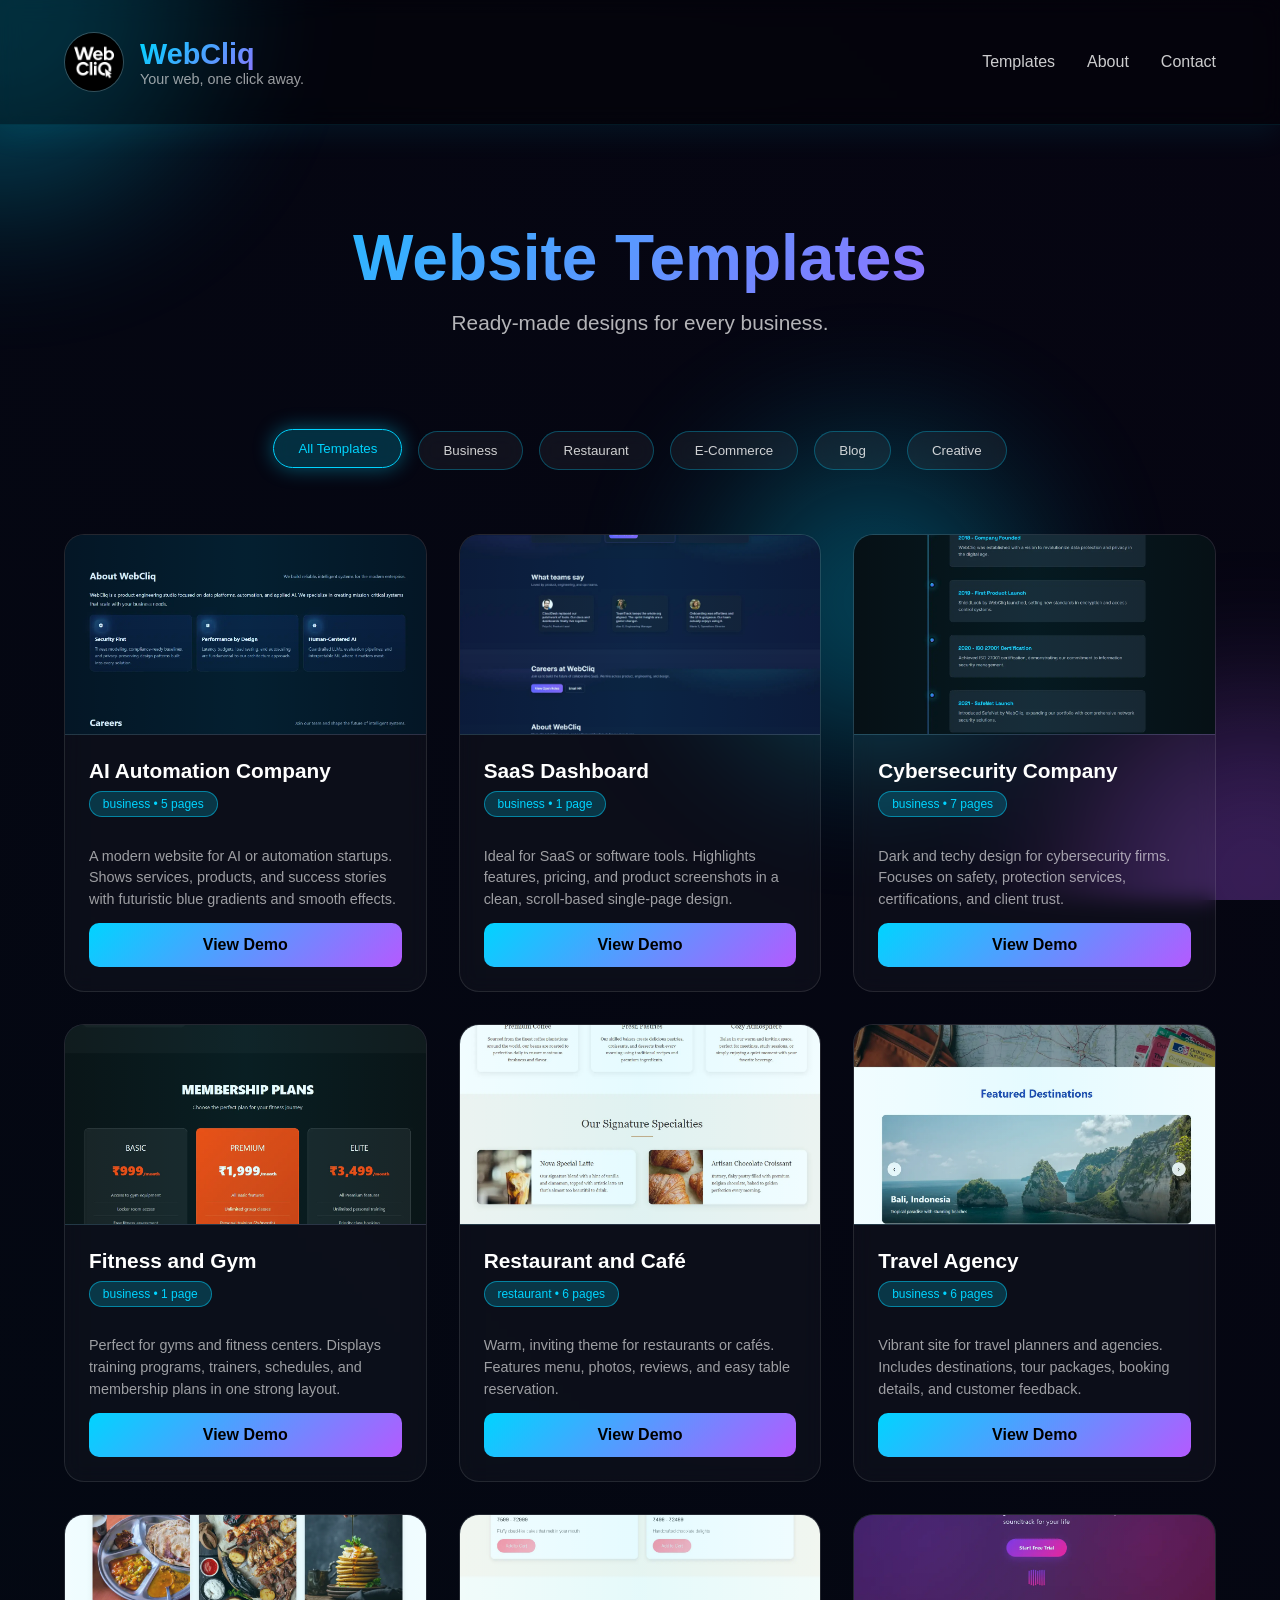
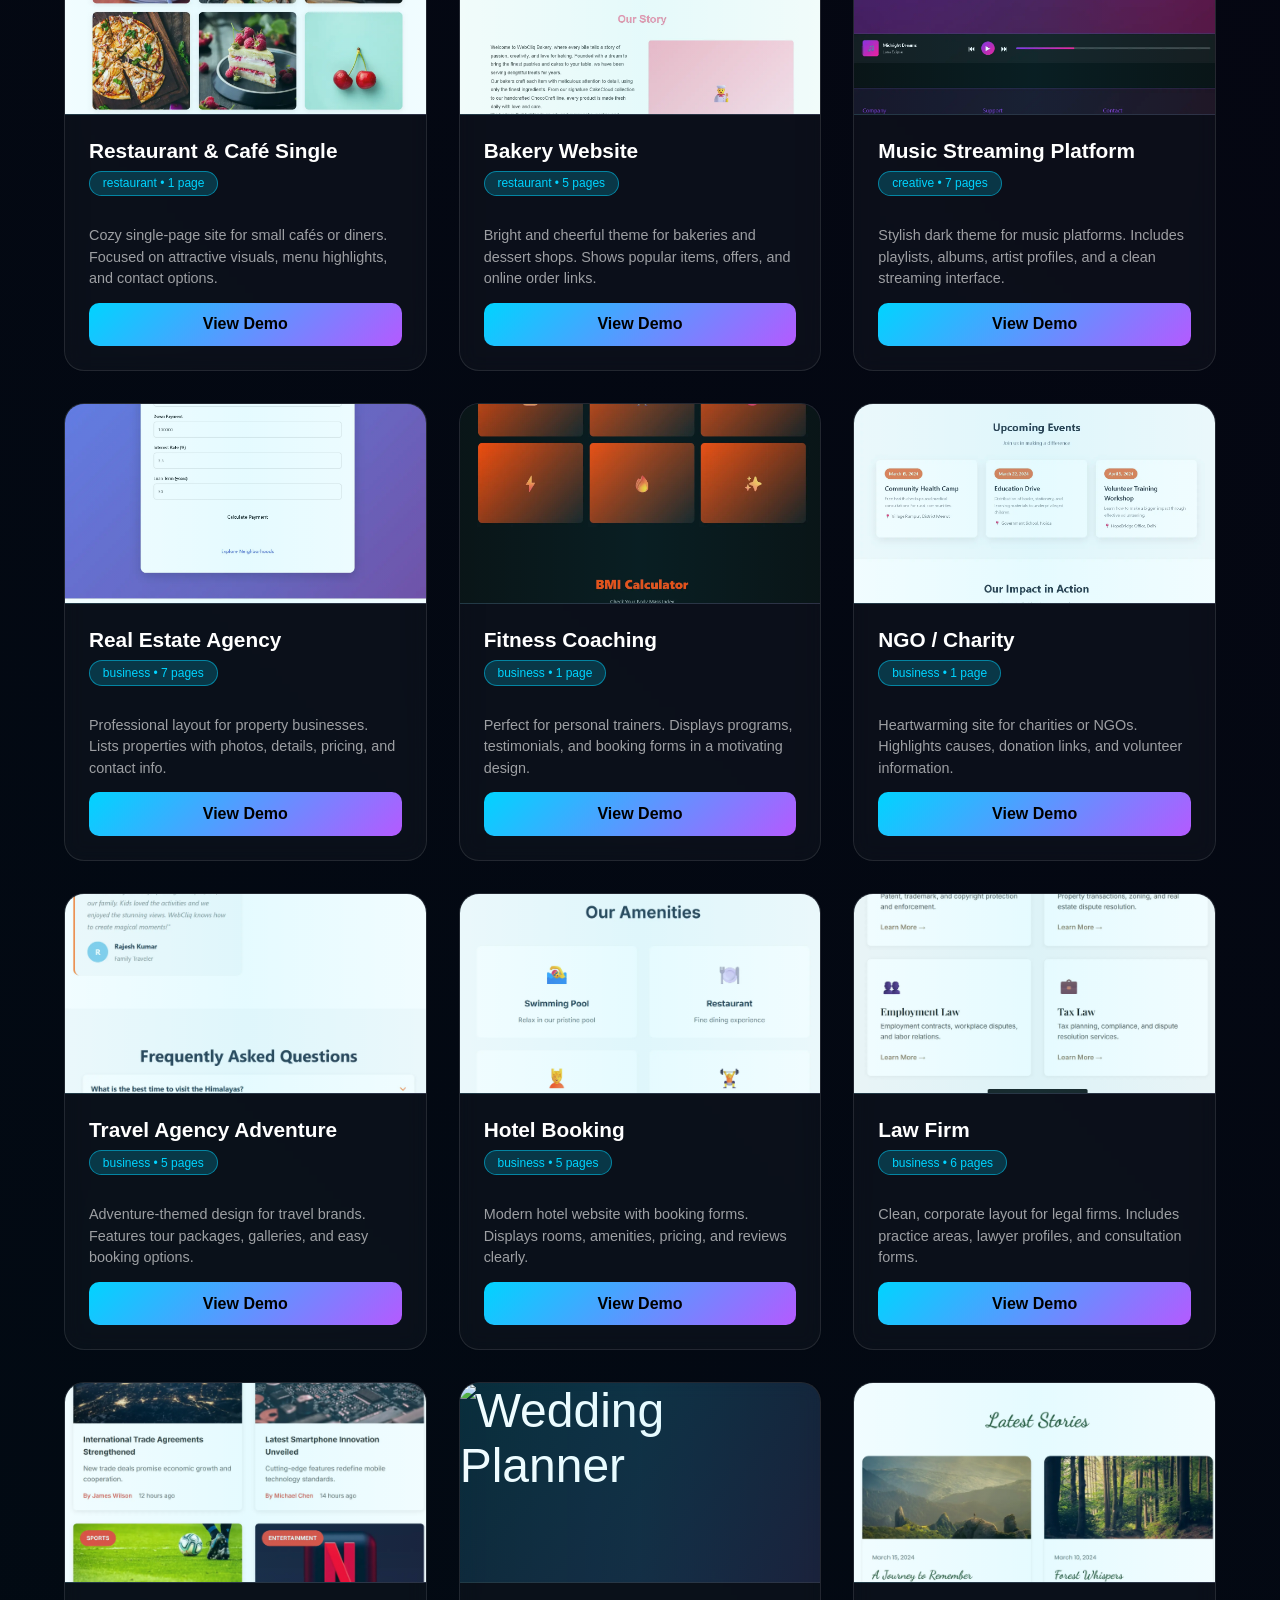
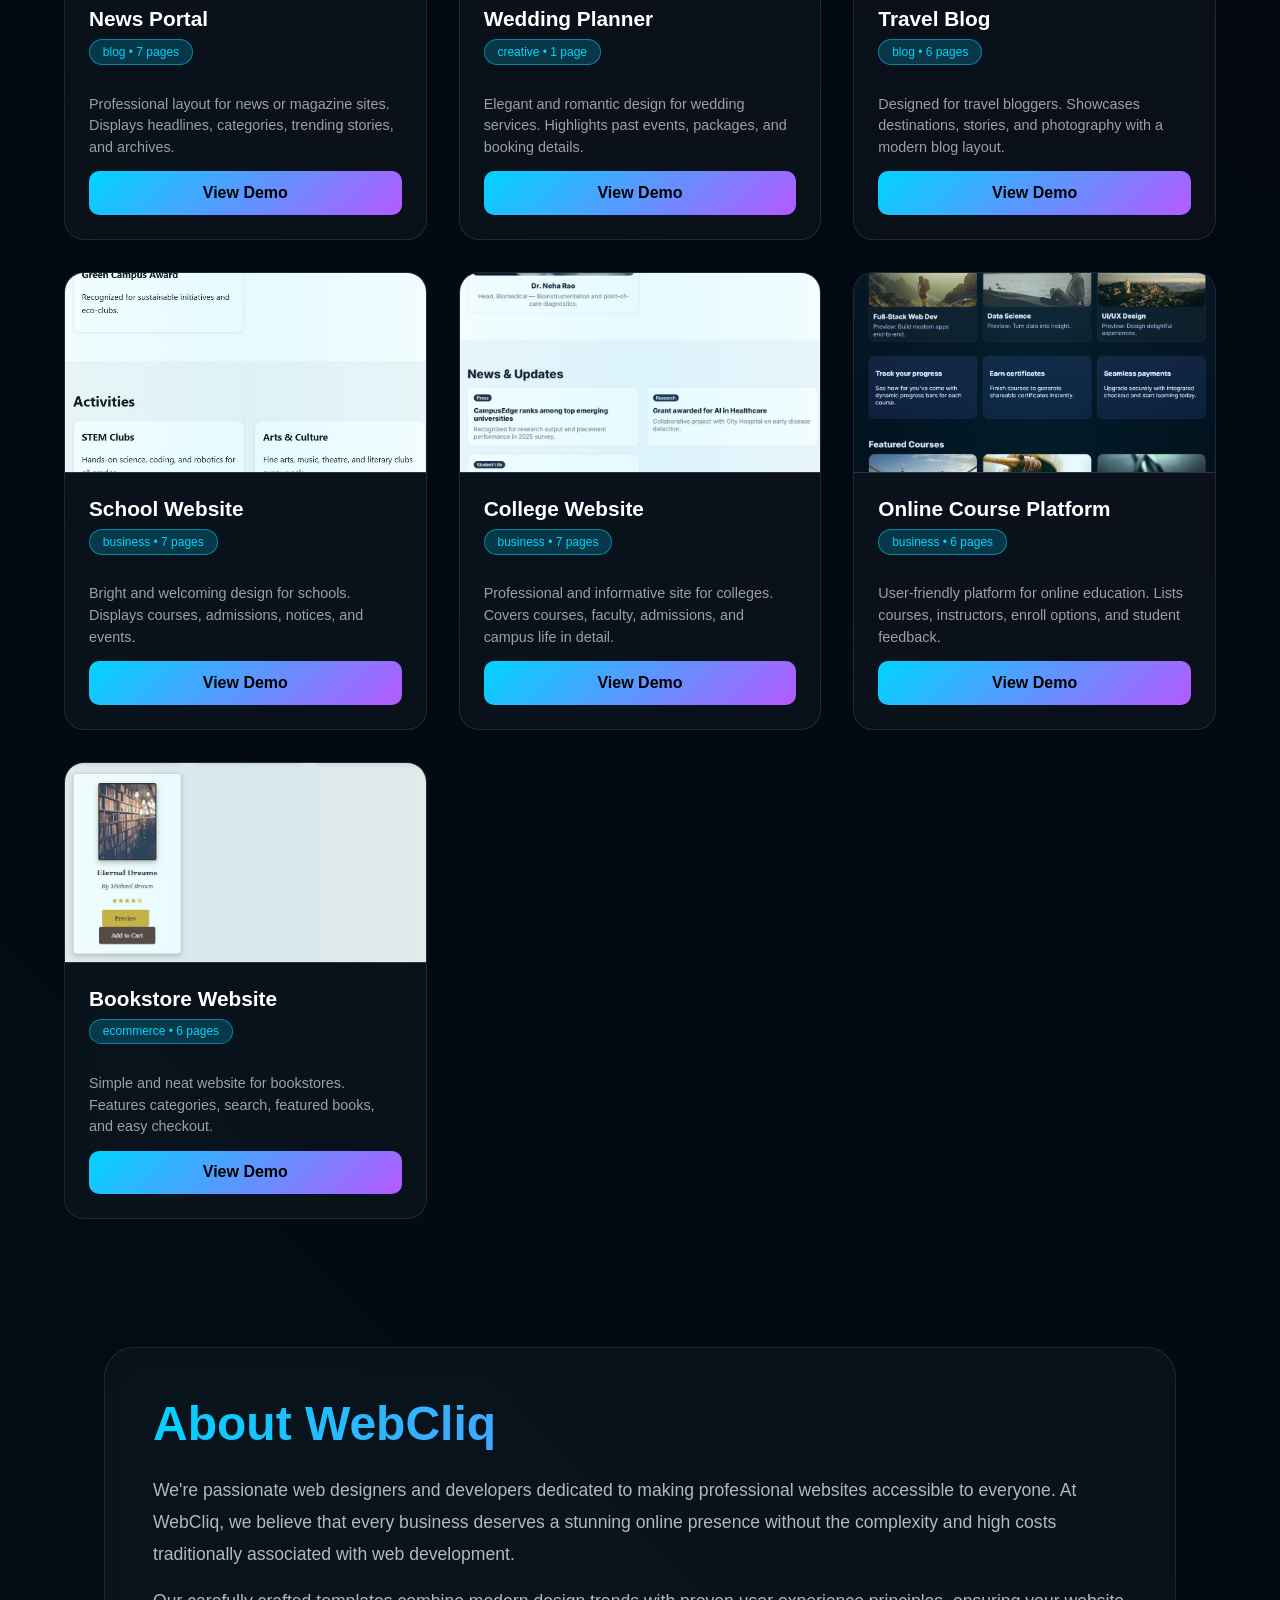
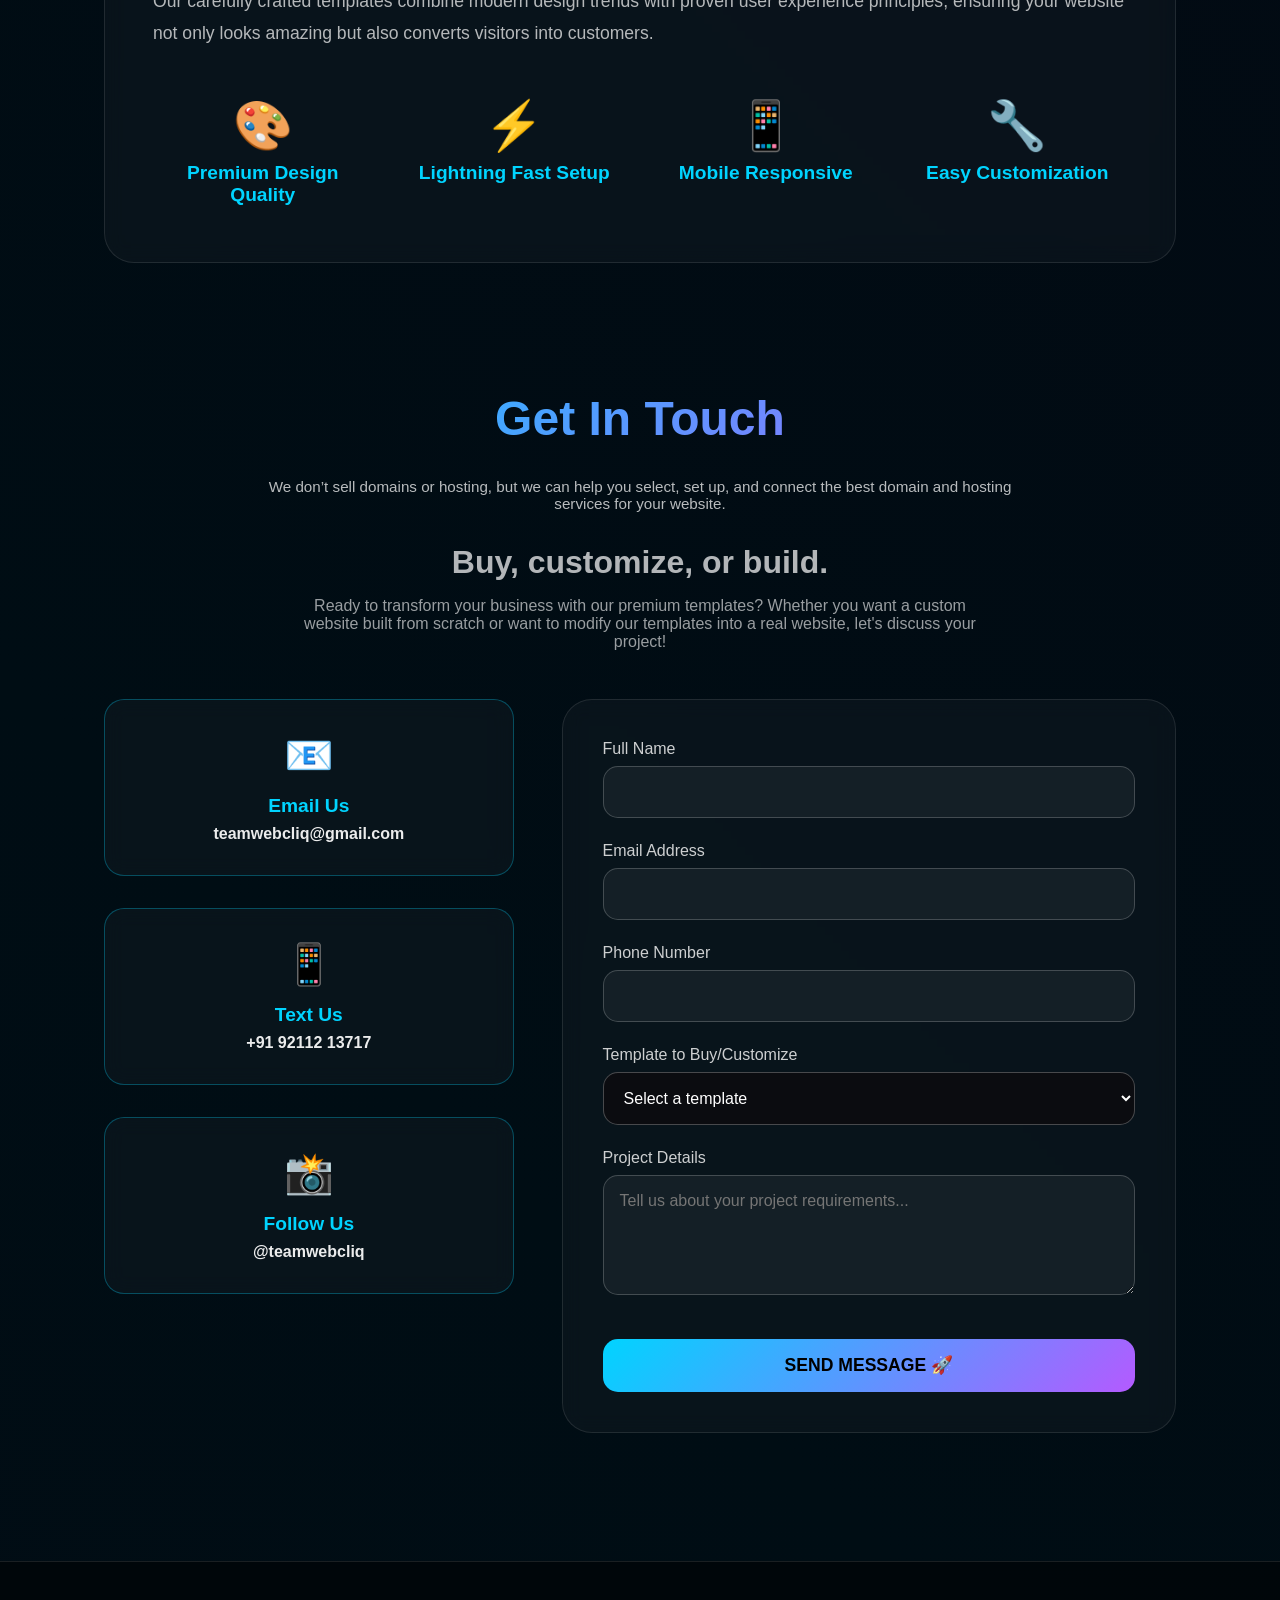
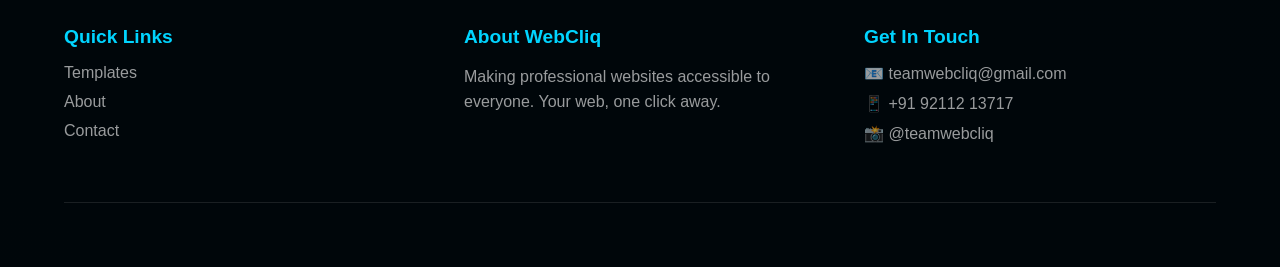
==== commit 46bbb289: "Version 2 WebP" ====
--- a/Website/index.html
+++ b/Website/index.html
@@ -1070,7 +1070,7 @@
   <div class="main-wrapper">
    <header>
     <div class="logo-section">
-     <img class="logo-image" src="WebCliq Template Pictures/logo.png" alt="WebCliq logo" />
+     <img class="logo-image" src="WebCliq Template Pictures/logo.webp" alt="WebCliq logo" onerror="this.onerror=null; this.src='WebCliq Template Pictures/logo.png'" />
      <div class="logo-text">
       <h1 id="company-name"><a href="index.html#top">WebCliq</a></h1>
       <p id="tagline">Your web, one click away.</p>
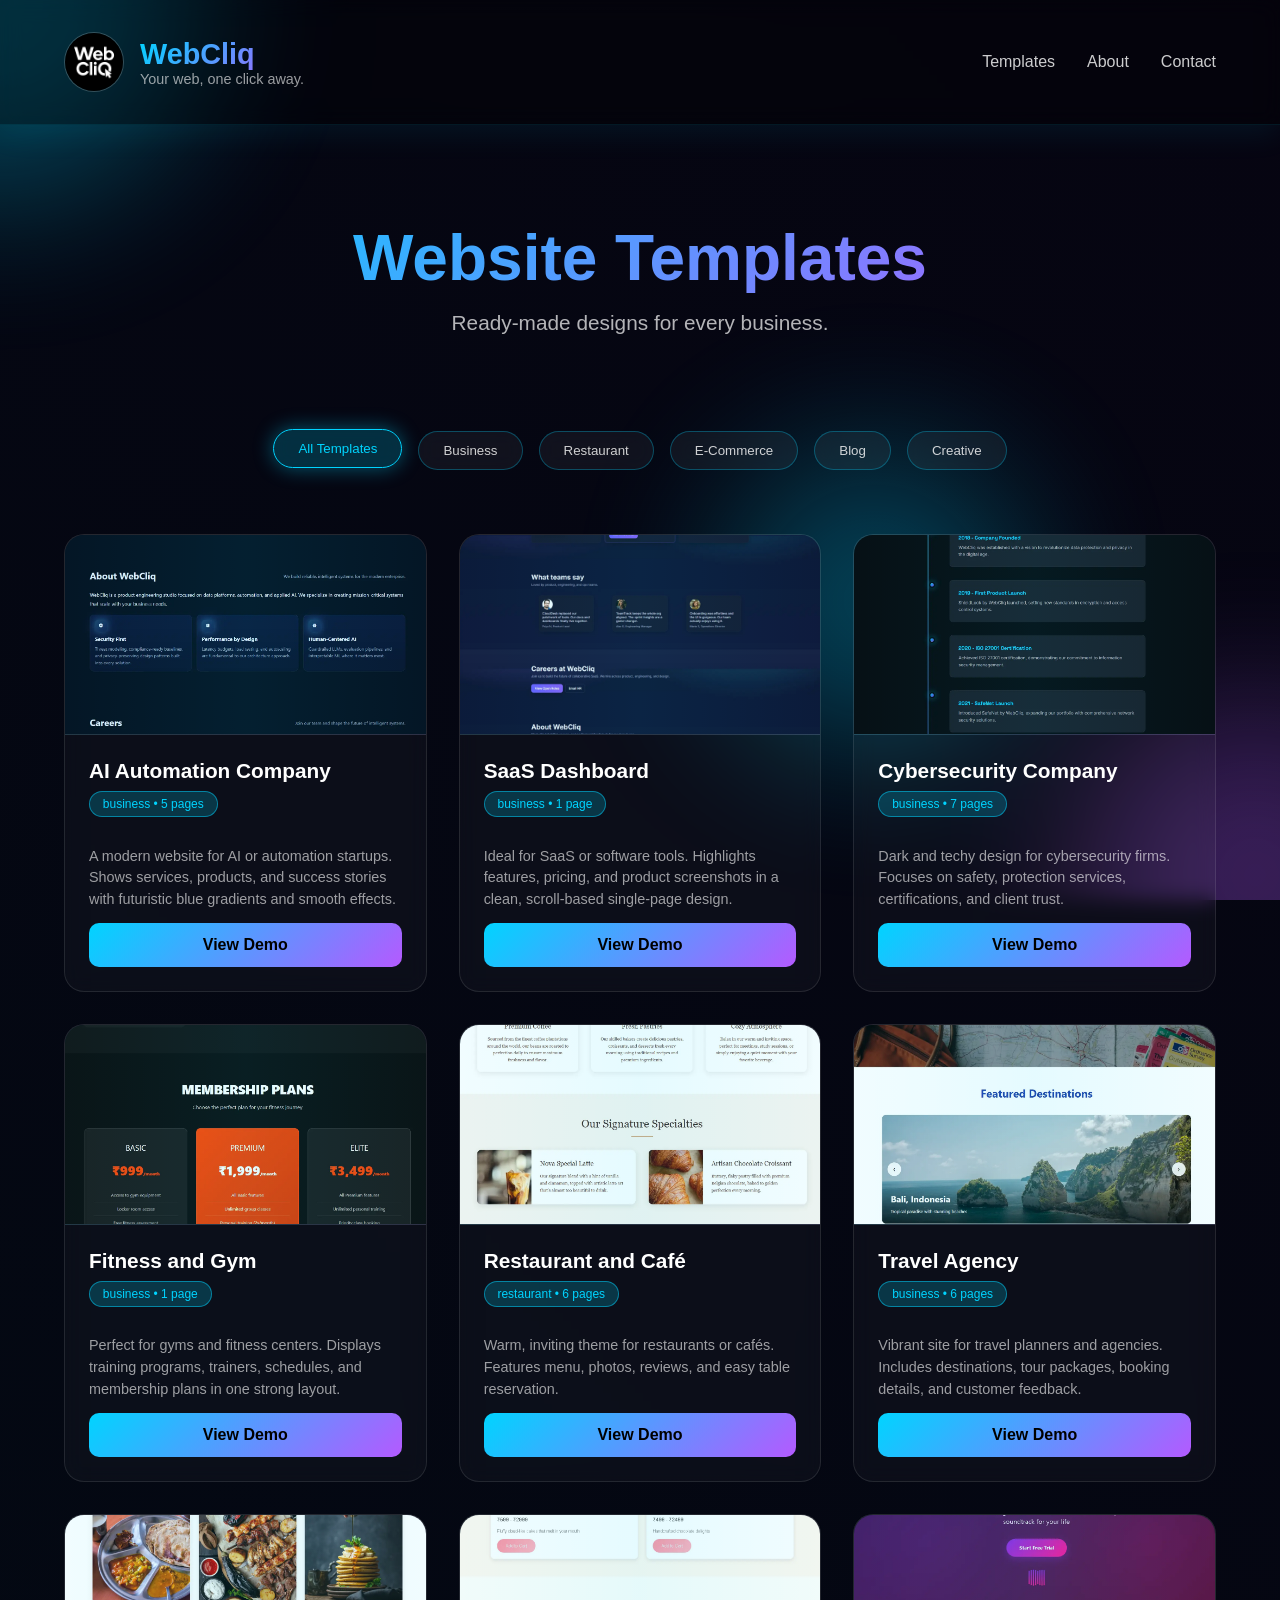
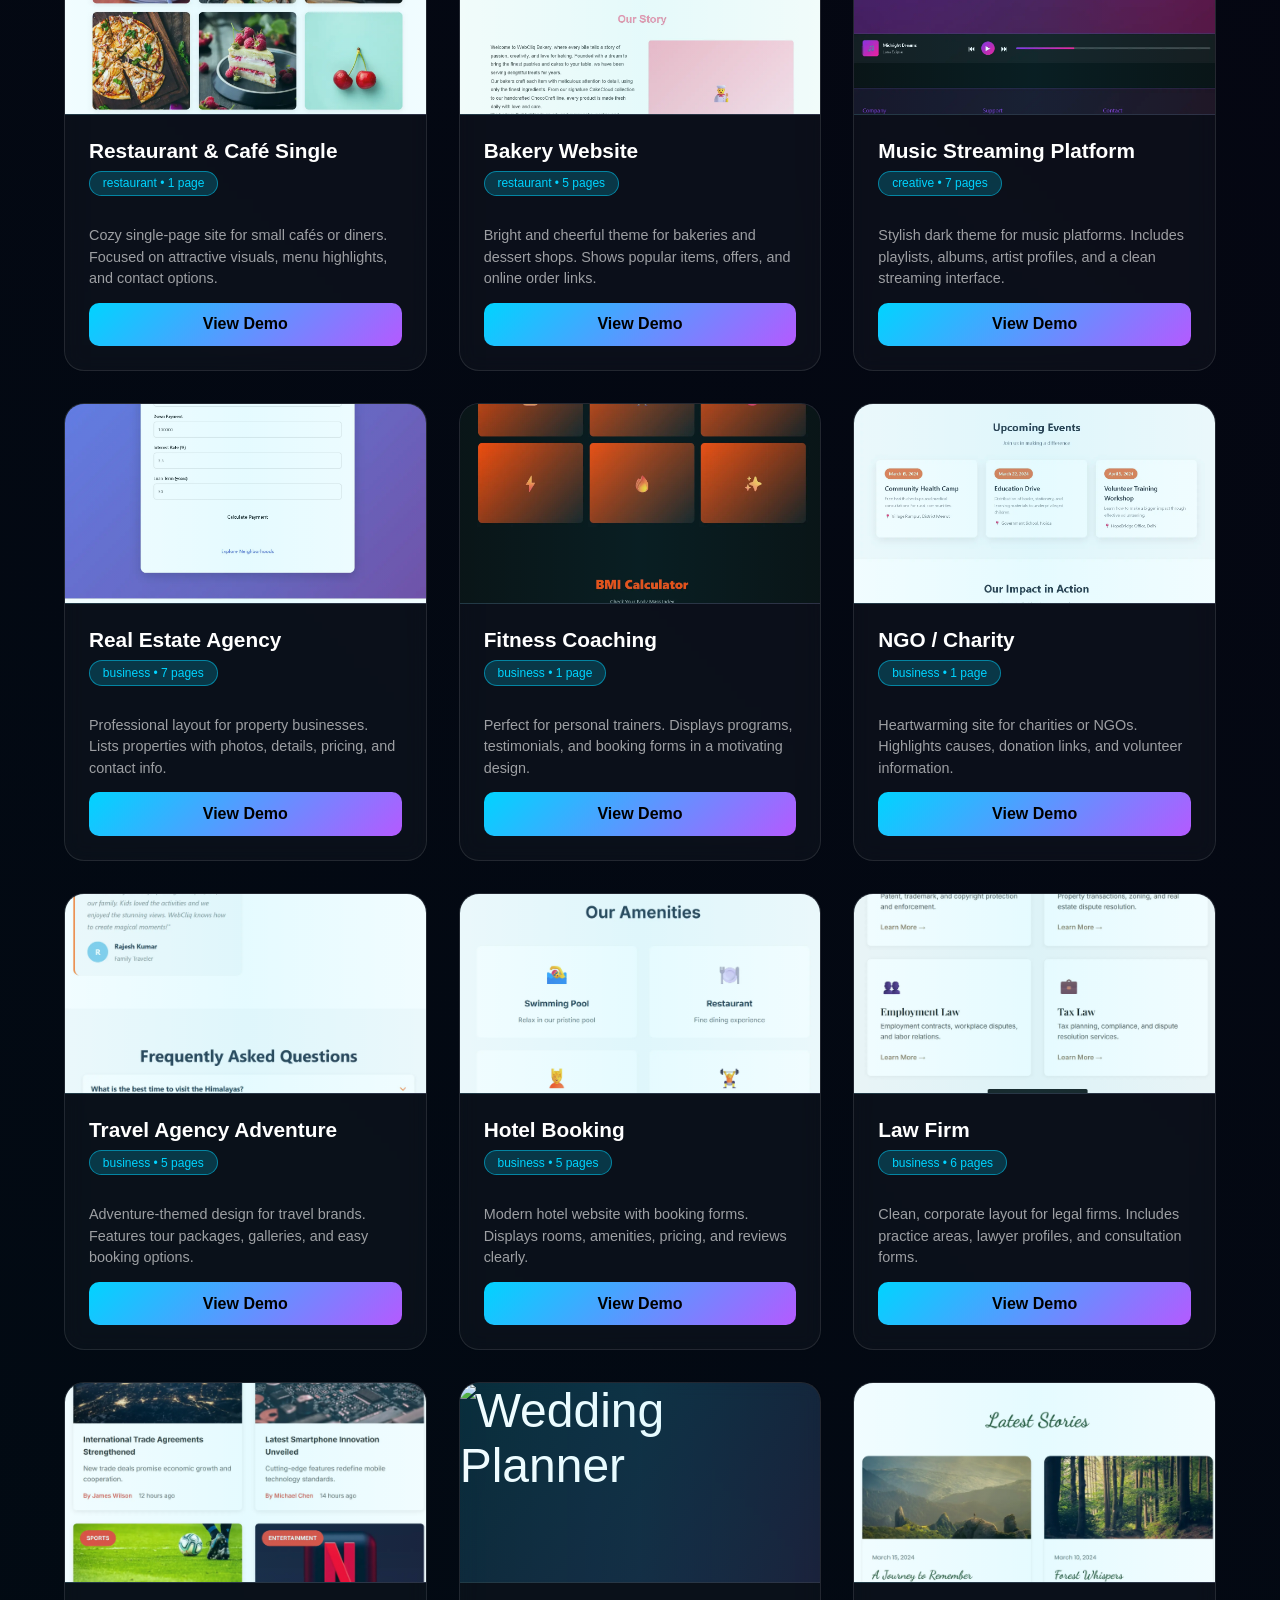
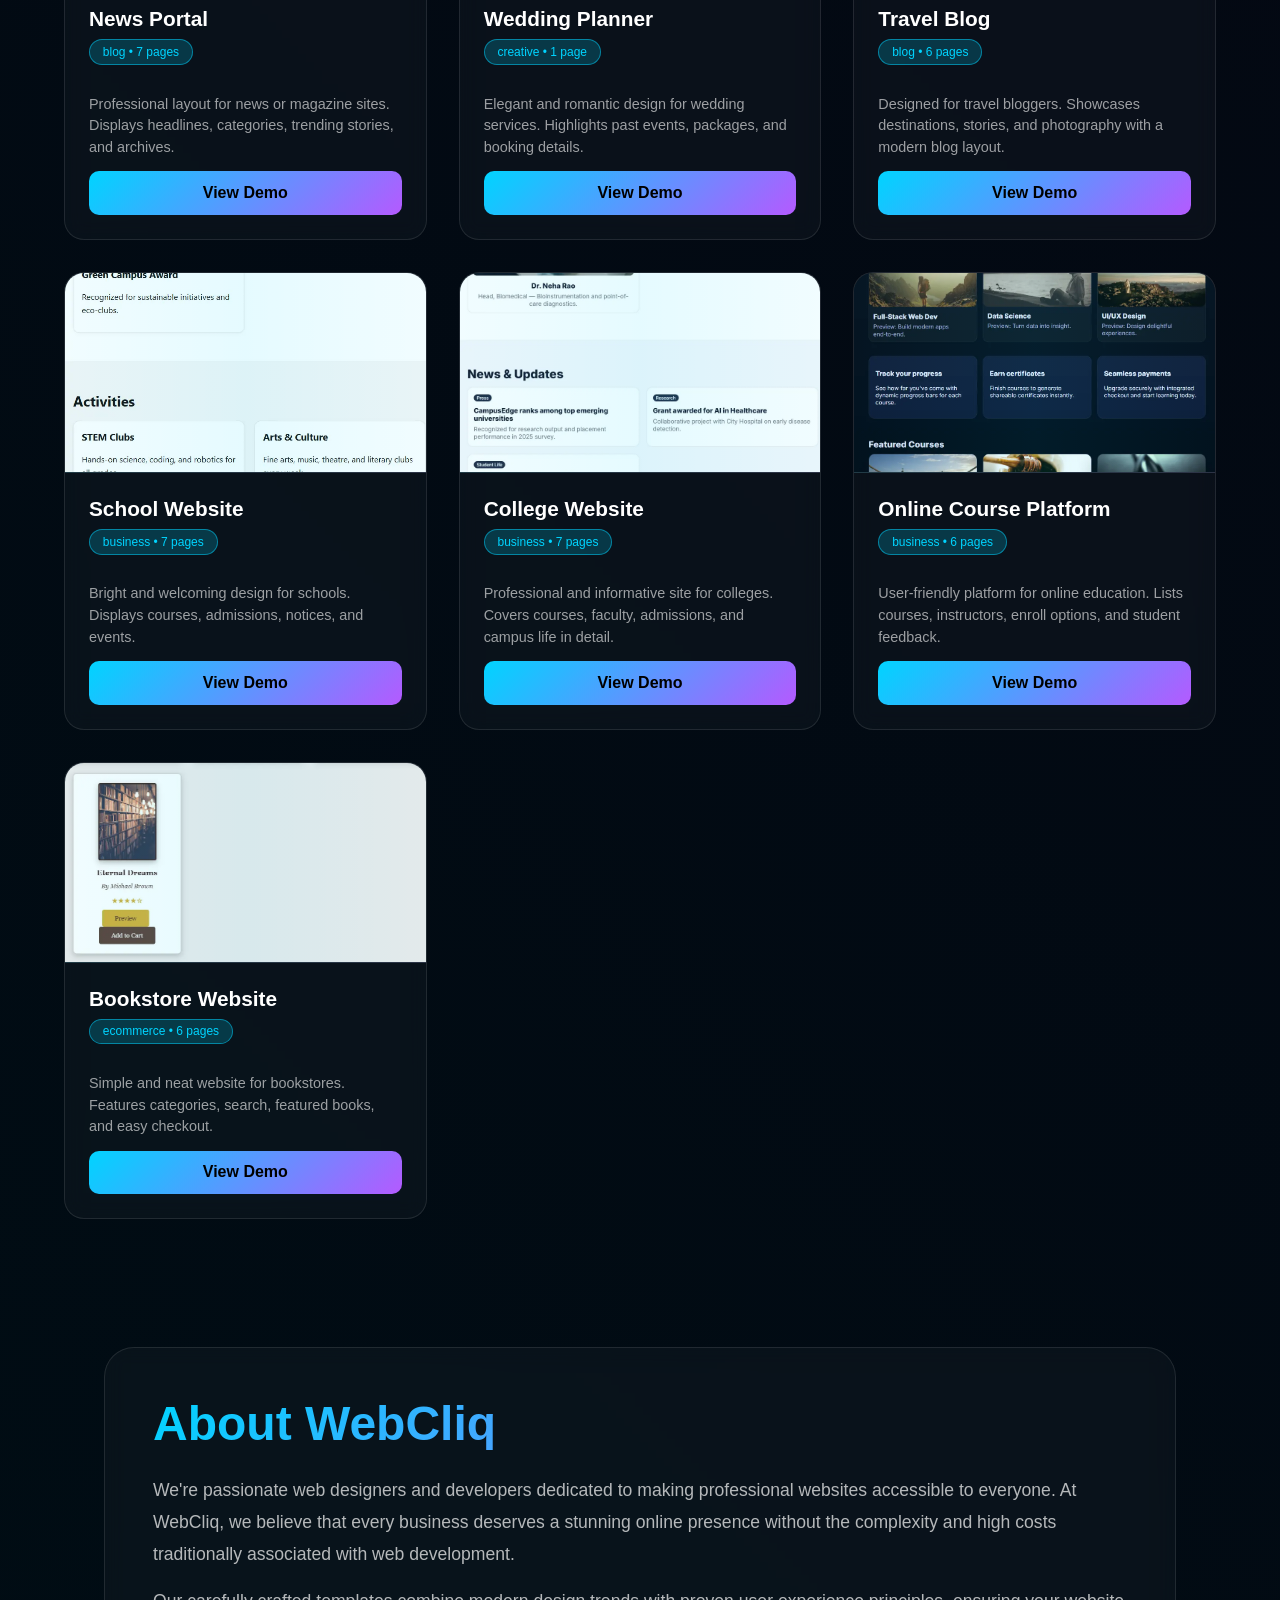
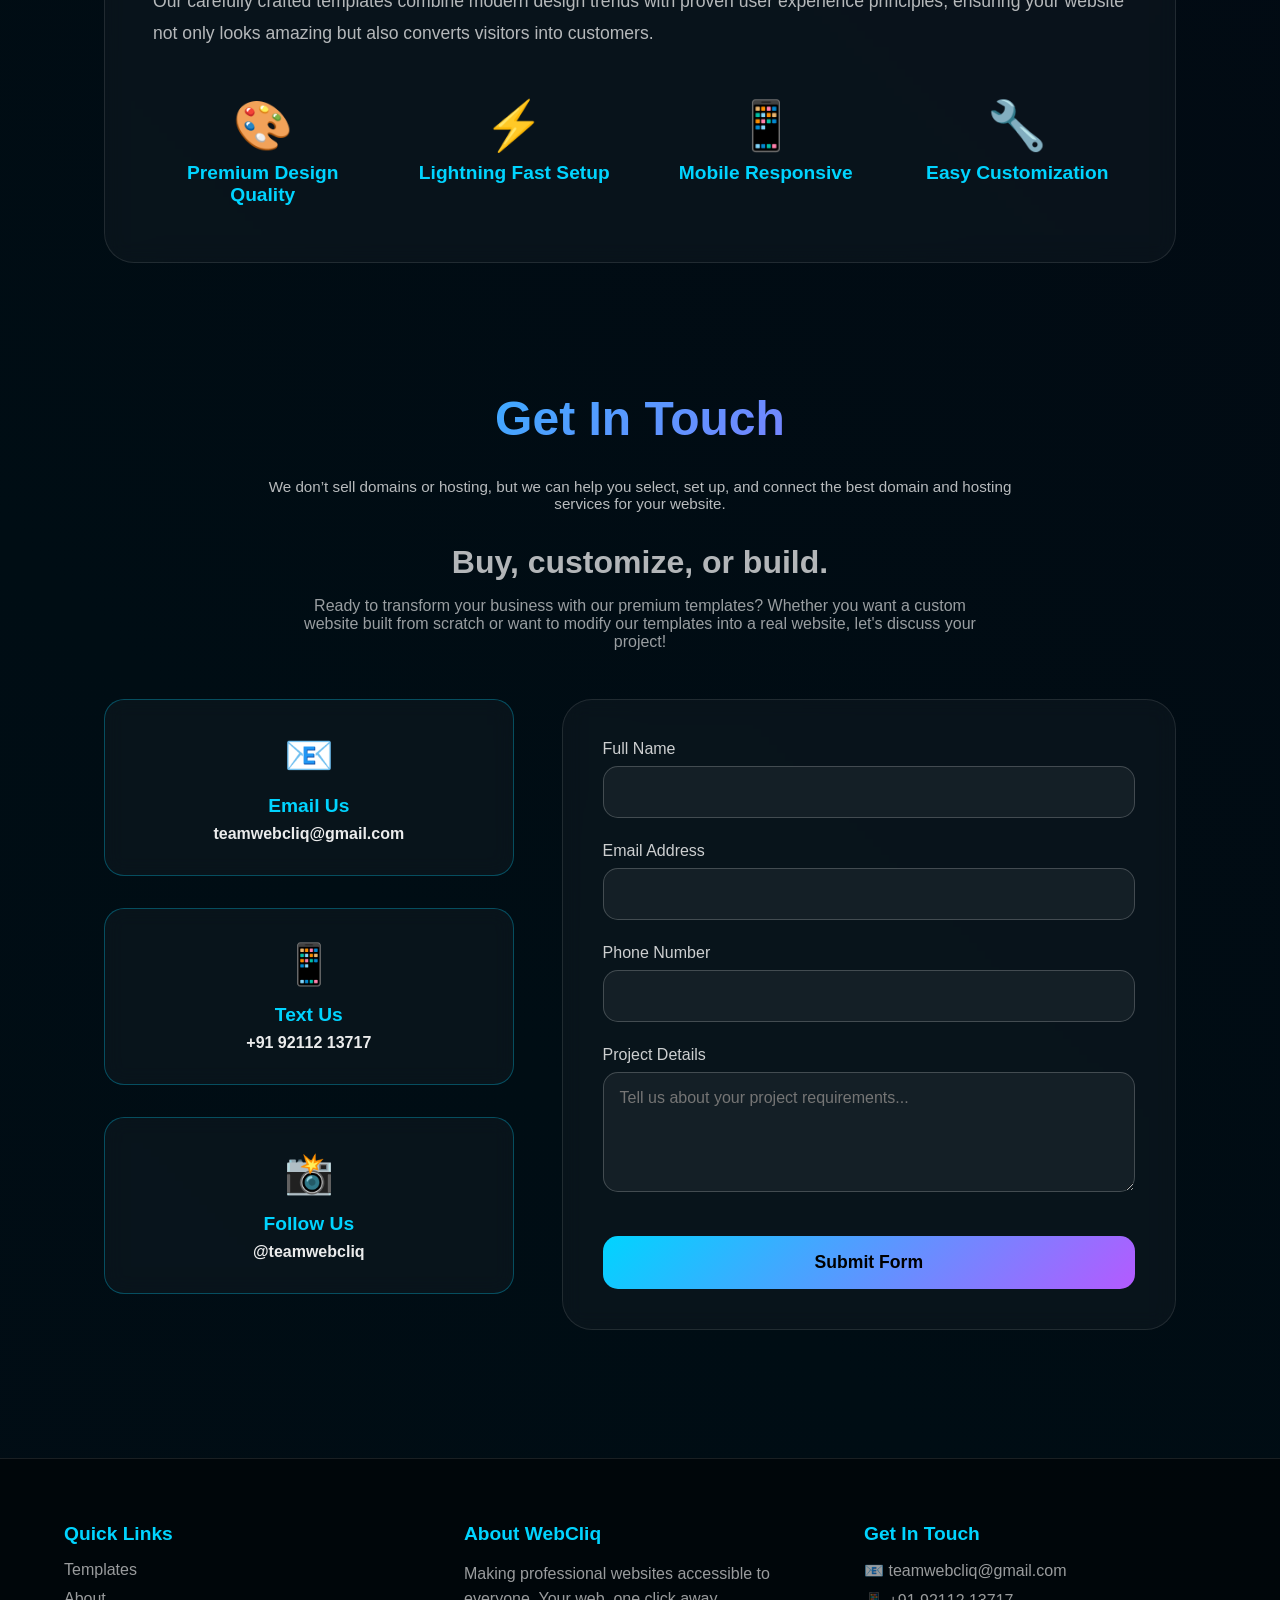
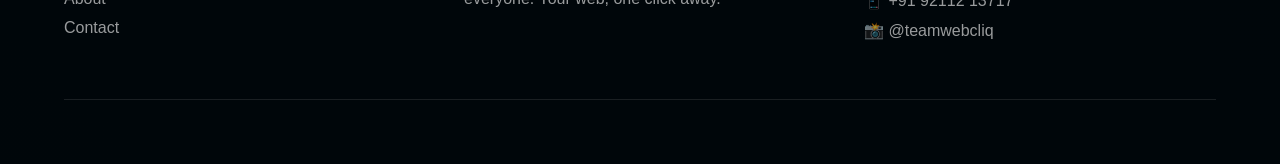
==== commit 5f30d171: "Update Form" ====
--- a/Website/index.html
+++ b/Website/index.html
@@ -4,6 +4,9 @@
   <meta charset="UTF-8">
   <meta name="viewport" content="width=device-width, initial-scale=1.0">
   <title>WebCliq - Website Templates</title>
+  <link rel="icon" type="image/webp" href="WebCliq Template Pictures/logo.webp">
+  <link rel="icon" type="image/png" href="WebCliq Template Pictures/logo.png">
+  <link rel="apple-touch-icon" href="WebCliq Template Pictures/logo.png">
   <script src="/_sdk/element_sdk.js"></script>
   <link rel="stylesheet" href="styles.css">
   <style>
@@ -1150,19 +1153,11 @@
      <div class="contact-form">
       <form id="contact-form" action="https://api.web3forms.com/submit" method="POST">
        <input type="hidden" name="access_key" value="8be83a4f-8078-4479-80d7-4dd9eb79a86b">
-       <div class="form-group"><label for="name">Full Name</label> <input type="text" id="name" name="name" required>
-       </div>
-       <div class="form-group"><label for="email">Email Address</label> <input type="email" id="email" name="email" required>
-       </div>
-       <div class="form-group"><label for="phone">Phone Number</label> <input type="tel" id="phone" name="phone" required>
-       </div>
-       <div class="form-group"><label for="template">Template to Buy/Customize</label> <select id="template" name="template" style="width: 100%; padding: 1rem; background: rgba(255, 255, 255, 0.05); border: 1px solid rgba(255, 255, 255, 0.2); border-radius: 15px; color: #ffffff; font-family: inherit; font-size: 1rem;"> <option value="">Select a template</option> <option value="AI Automation Company">AI Automation Company</option> <option value="SaaS Dashboard">SaaS Dashboard</option> <option value="Cybersecurity Company">Cybersecurity Company</option> <option value="Fitness and Gym">Fitness and Gym</option> <option value="Restaurant and Café">Restaurant and Café</option> <option value="Travel Agency">Travel Agency</option> <option value="Restaurant &amp; Café Single">Restaurant &amp; Café Single</option> <option value="Bakery Website">Bakery Website</option> <option value="Music Streaming Platform">Music Streaming Platform</option> <option value="Real Estate Agency">Real Estate Agency</option> <option value="Fitness Coaching">Fitness Coaching</option> <option value="NGO / Charity">NGO / Charity</option> <option value="Travel Agency Adventure">Travel Agency Adventure</option> <option value="Hotel Booking">Hotel Booking</option> <option value="Law Firm">Law Firm</option> <option value="News Portal">News Portal</option> <option value="Wedding Planner">Wedding Planner</option> <option value="Travel Blog">Travel Blog</option> <option value="School Website">School Website</option> <option value="College Website">College Website</option> <option value="Online Course Platform">Online Course Platform</option> <option value="Bookstore Website">Bookstore Website</option> <option value="Custom Website">Custom Website</option> </select>
-       </div>
-       <div class="form-group"><label for="message">Project Details</label> <textarea id="message" name="message" placeholder="Tell us about your project requirements..." required></textarea>
-       </div><button type="submit" class="submit-btn">SEND MESSAGE 🚀</button>
-       <div class="success-message" id="success-message">
-        ✓ Thank you! Your message has been received. We'll get back to you soon.
-       </div>
+       <div class="form-group"><label for="name">Full Name</label> <input type="text" id="name" name="name" required></div>
+      <div class="form-group"><label for="email">Email Address</label> <input type="email" id="email" name="email" required></div>
+       <div class="form-group"><label for="phone">Phone Number</label> <input type="tel" id="phone" name="phone" required></div>
+      <div class="form-group"><label for="message">Project Details</label> <textarea id="message" name="message" placeholder="Tell us about your project requirements..." required></textarea></div>
+       <button type="submit" class="submit-btn">Submit Form</button>
       </form>
      </div>
     </div>
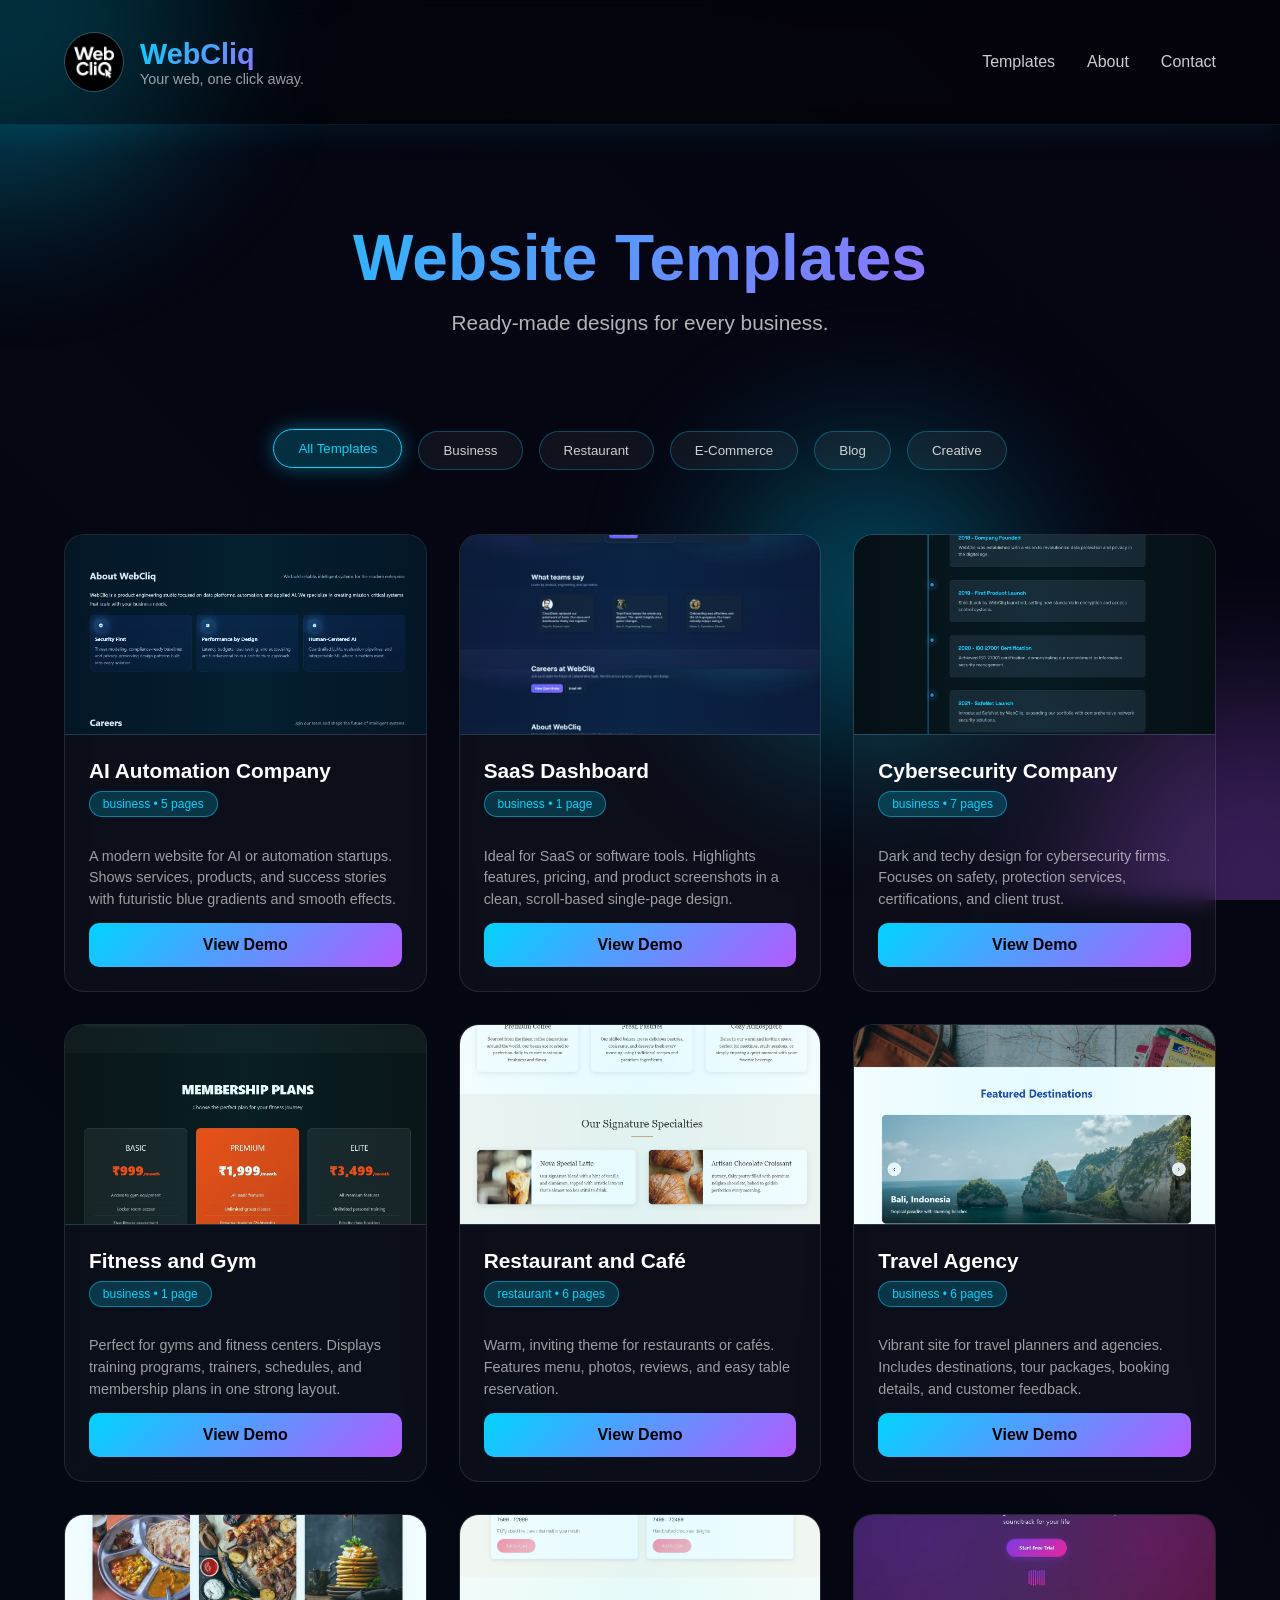
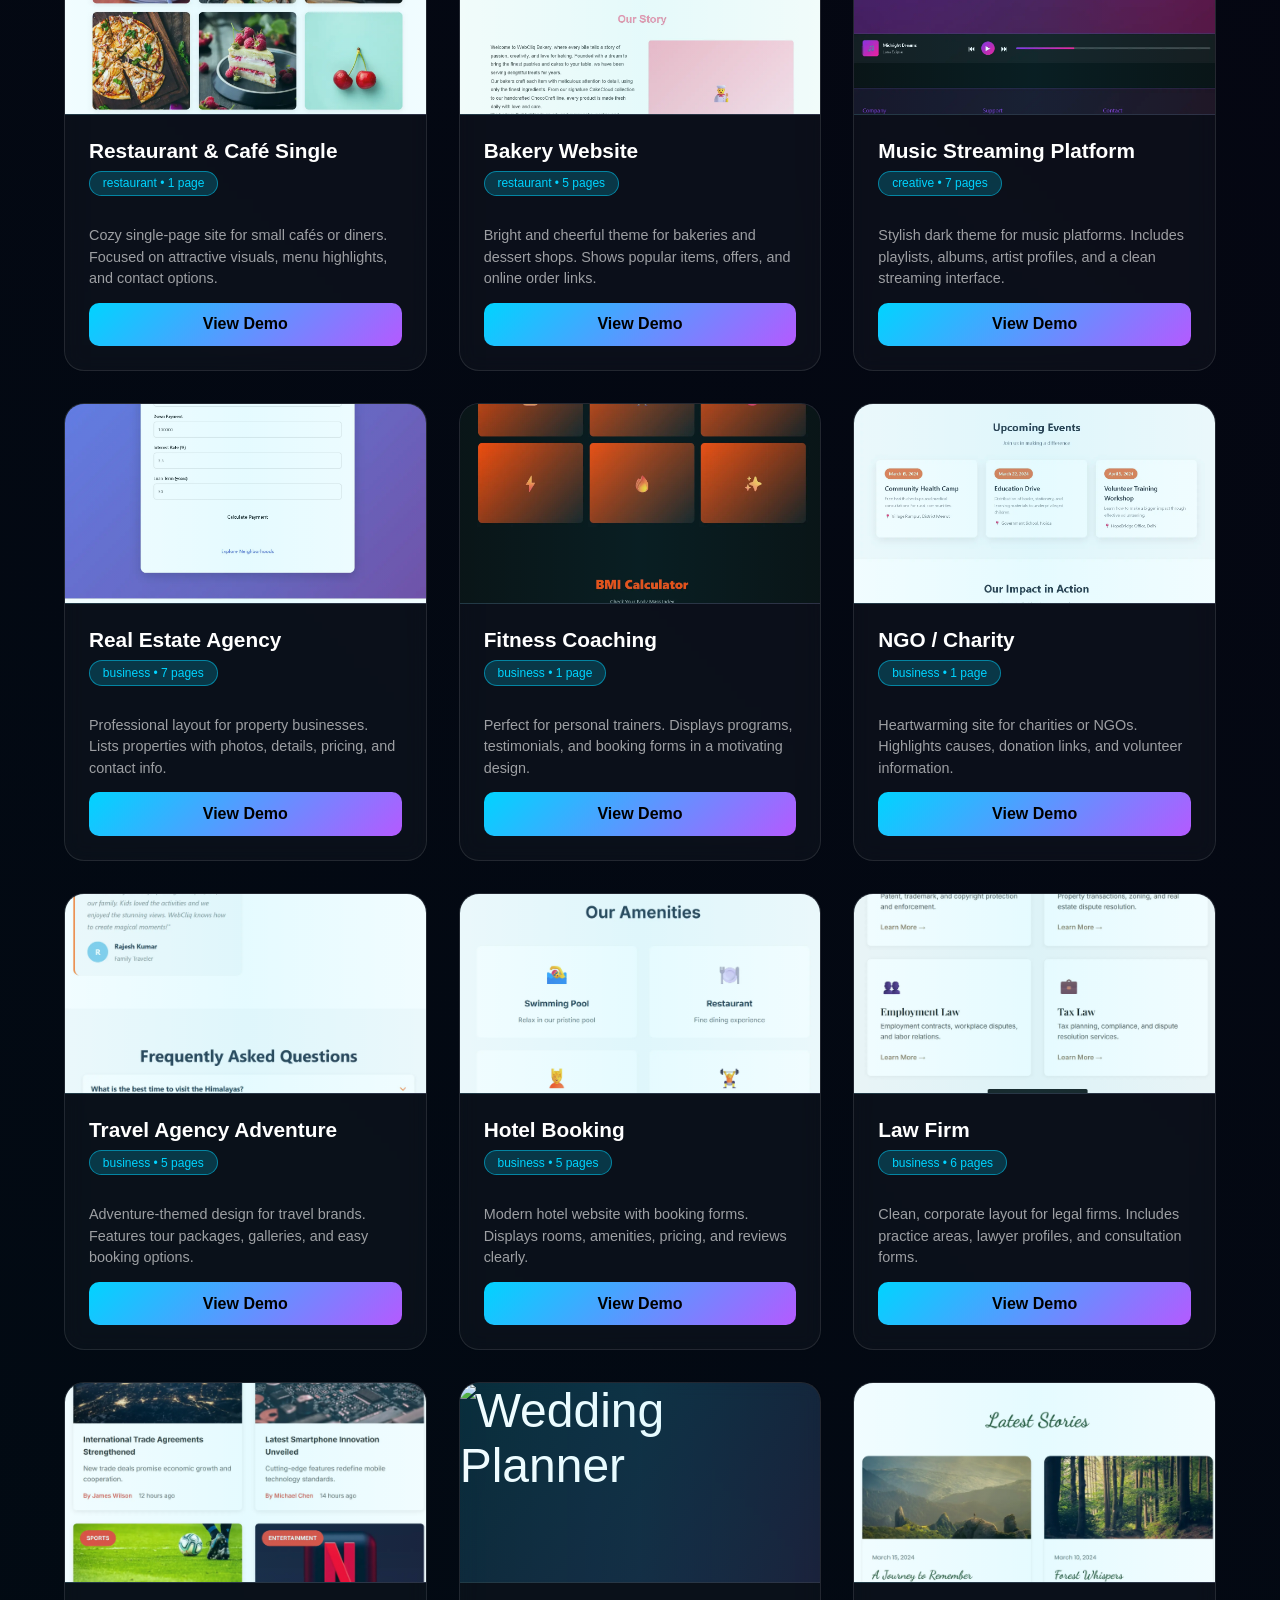
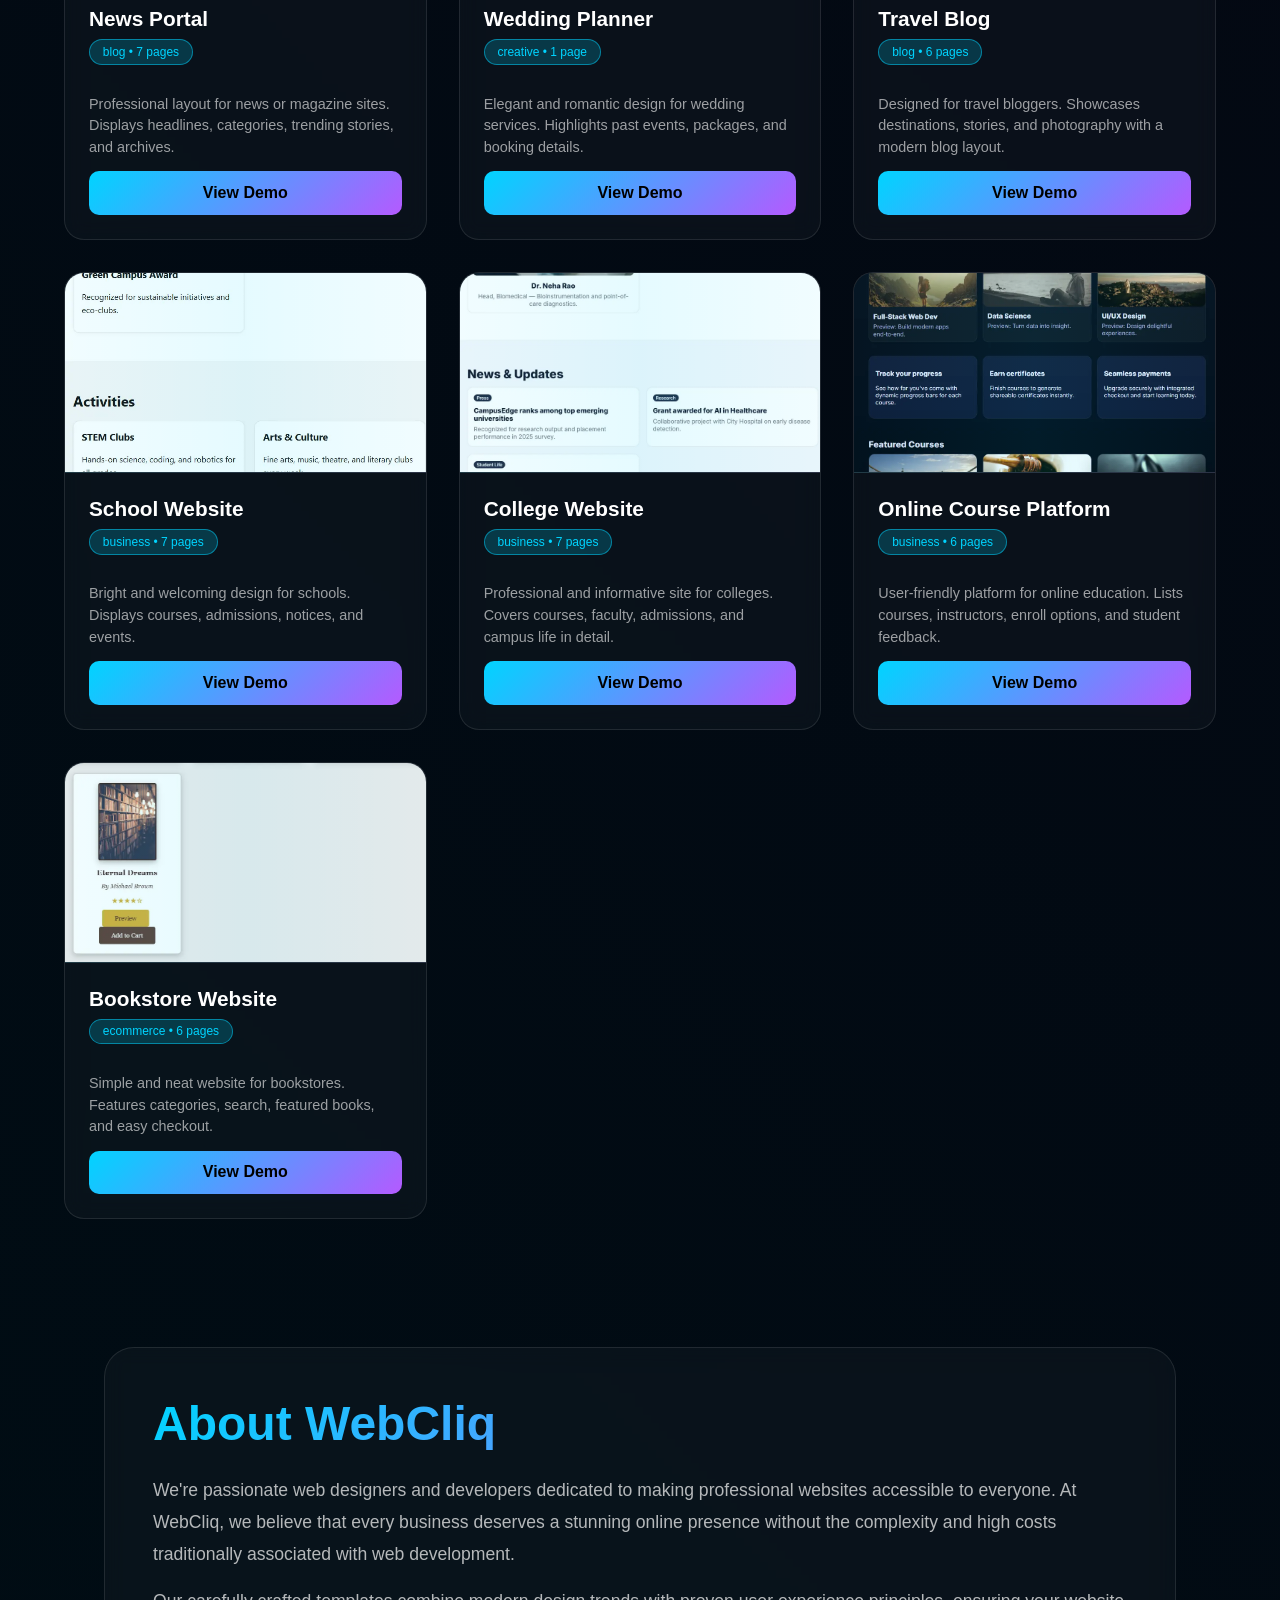
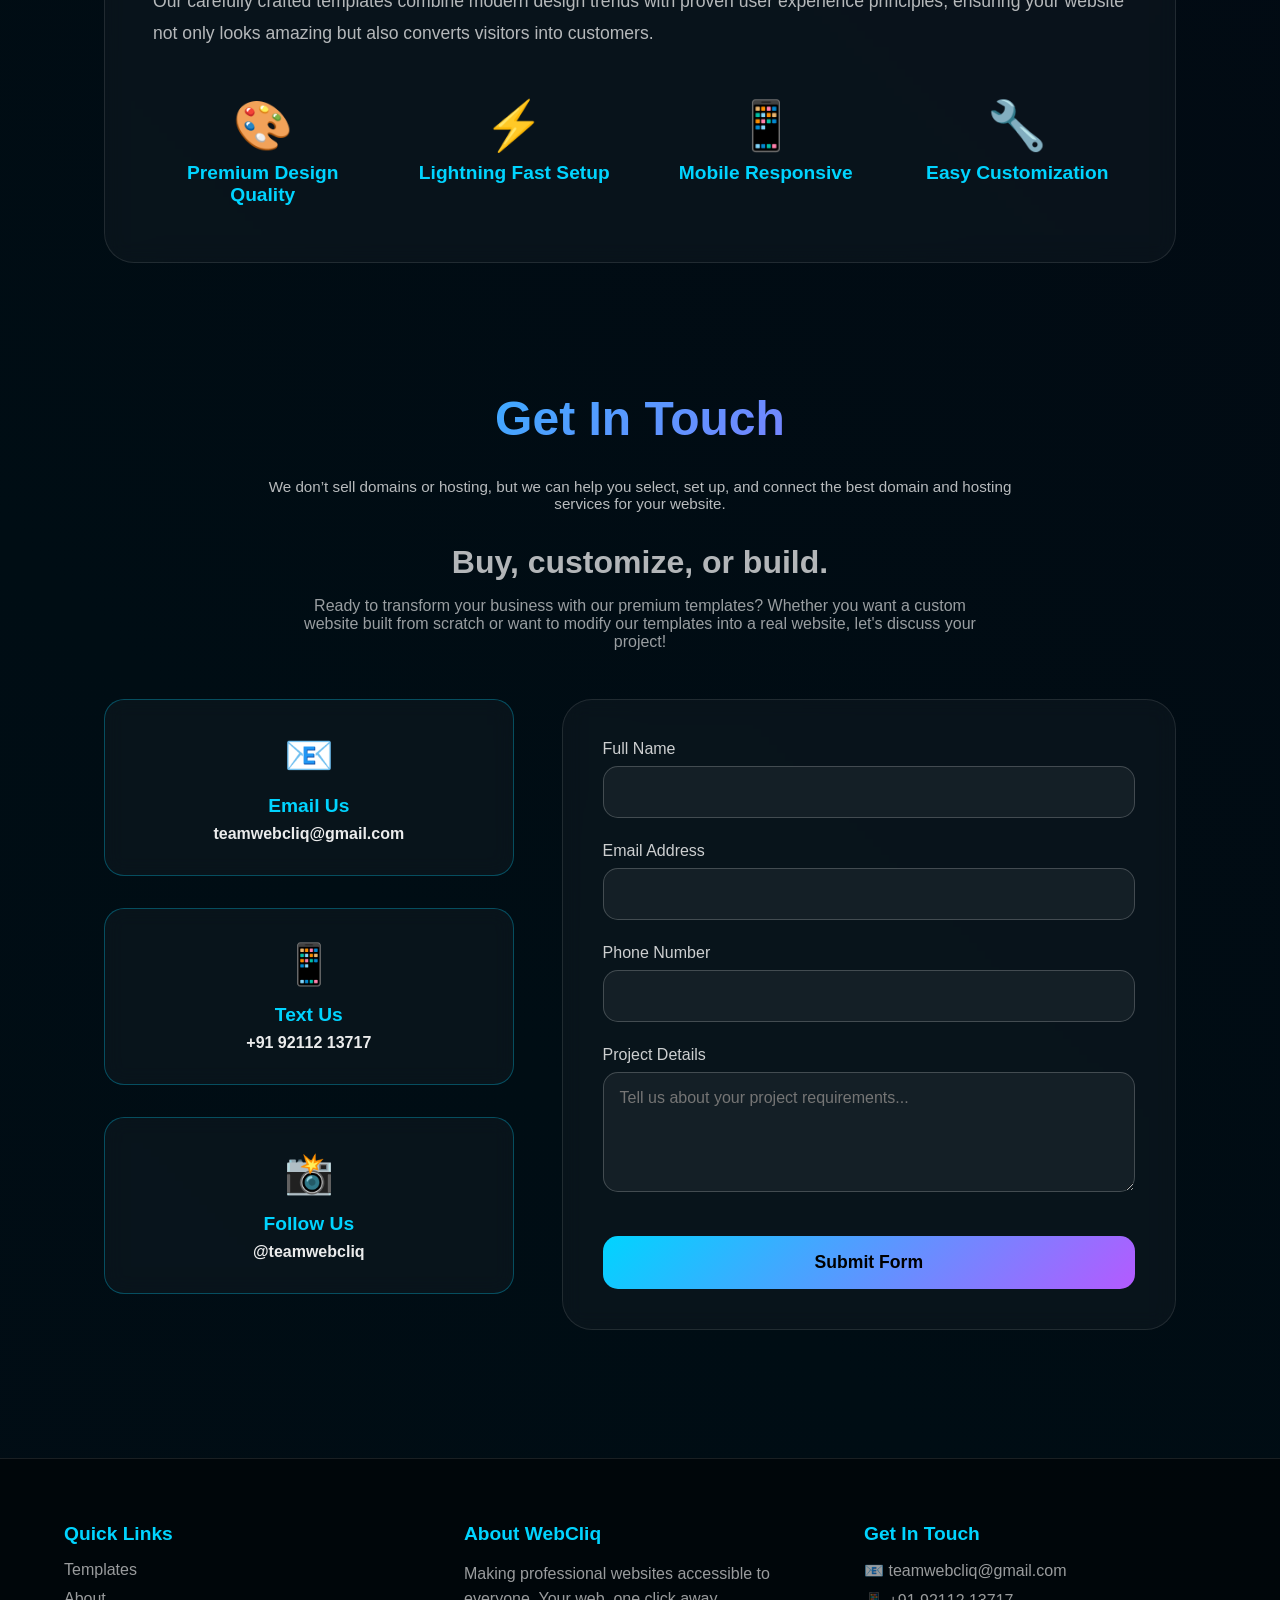
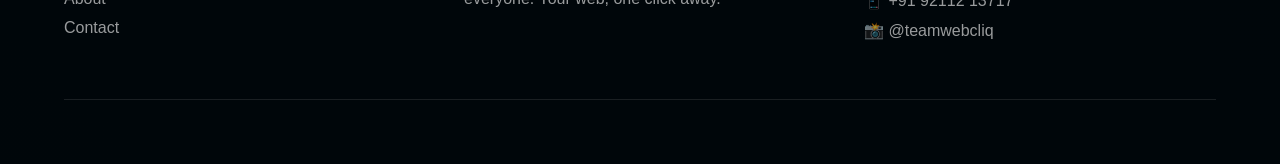
==== commit 086a3e31: "SEO" ====
--- a/Website/index.html
+++ b/Website/index.html
@@ -3,10 +3,19 @@
  <head>
   <meta charset="UTF-8">
   <meta name="viewport" content="width=device-width, initial-scale=1.0">
-  <title>WebCliq - Website Templates</title>
-  <link rel="icon" type="image/webp" href="WebCliq Template Pictures/logo.webp">
-  <link rel="icon" type="image/png" href="WebCliq Template Pictures/logo.png">
-  <link rel="apple-touch-icon" href="WebCliq Template Pictures/logo.png">
+  <title>WebCliq</title>
+  <meta name="description" content="WebCliq offers premium website templates for businesses, startups, and creators. Fast, modern, responsive designs built to help you launch your website quickly.">
+  <meta name="application-name" content="WebCliq">
+  <meta name="theme-color" content="#0a0a1a">
+  <meta property="og:type" content="website">
+  <meta property="og:title" content="WebCliq">
+  <meta property="og:description" content="WebCliq offers premium website templates for businesses, startups, and creators. Fast, modern, responsive designs built to help you launch your website quickly.">
+  <meta property="og:image" content="WebCliq Template Pictures/logo.png">
+  <meta property="og:image:alt" content="WebCliq logo">
+  <meta name="twitter:card" content="summary_large_image">
+  <meta name="twitter:title" content="WebCliq">
+  <meta name="twitter:description" content="WebCliq offers premium website templates for businesses, startups, and creators. Fast, modern, responsive designs built to help you launch your website quickly.">
+  <meta name="twitter:image" content="WebCliq Template Pictures/logo.png">
   <script src="/_sdk/element_sdk.js"></script>
   <link rel="stylesheet" href="styles.css">
   <style>
@@ -1073,7 +1082,7 @@
   <div class="main-wrapper">
    <header>
     <div class="logo-section">
-     <img class="logo-image" src="WebCliq Template Pictures/logo.webp" alt="WebCliq logo" onerror="this.onerror=null; this.src='WebCliq Template Pictures/logo.png'" />
+     <img class="logo-image" src="WebCliq Template Pictures/logo.png" alt="WebCliq logo" />
      <div class="logo-text">
       <h1 id="company-name"><a href="index.html#top">WebCliq</a></h1>
       <p id="tagline">Your web, one click away.</p>
